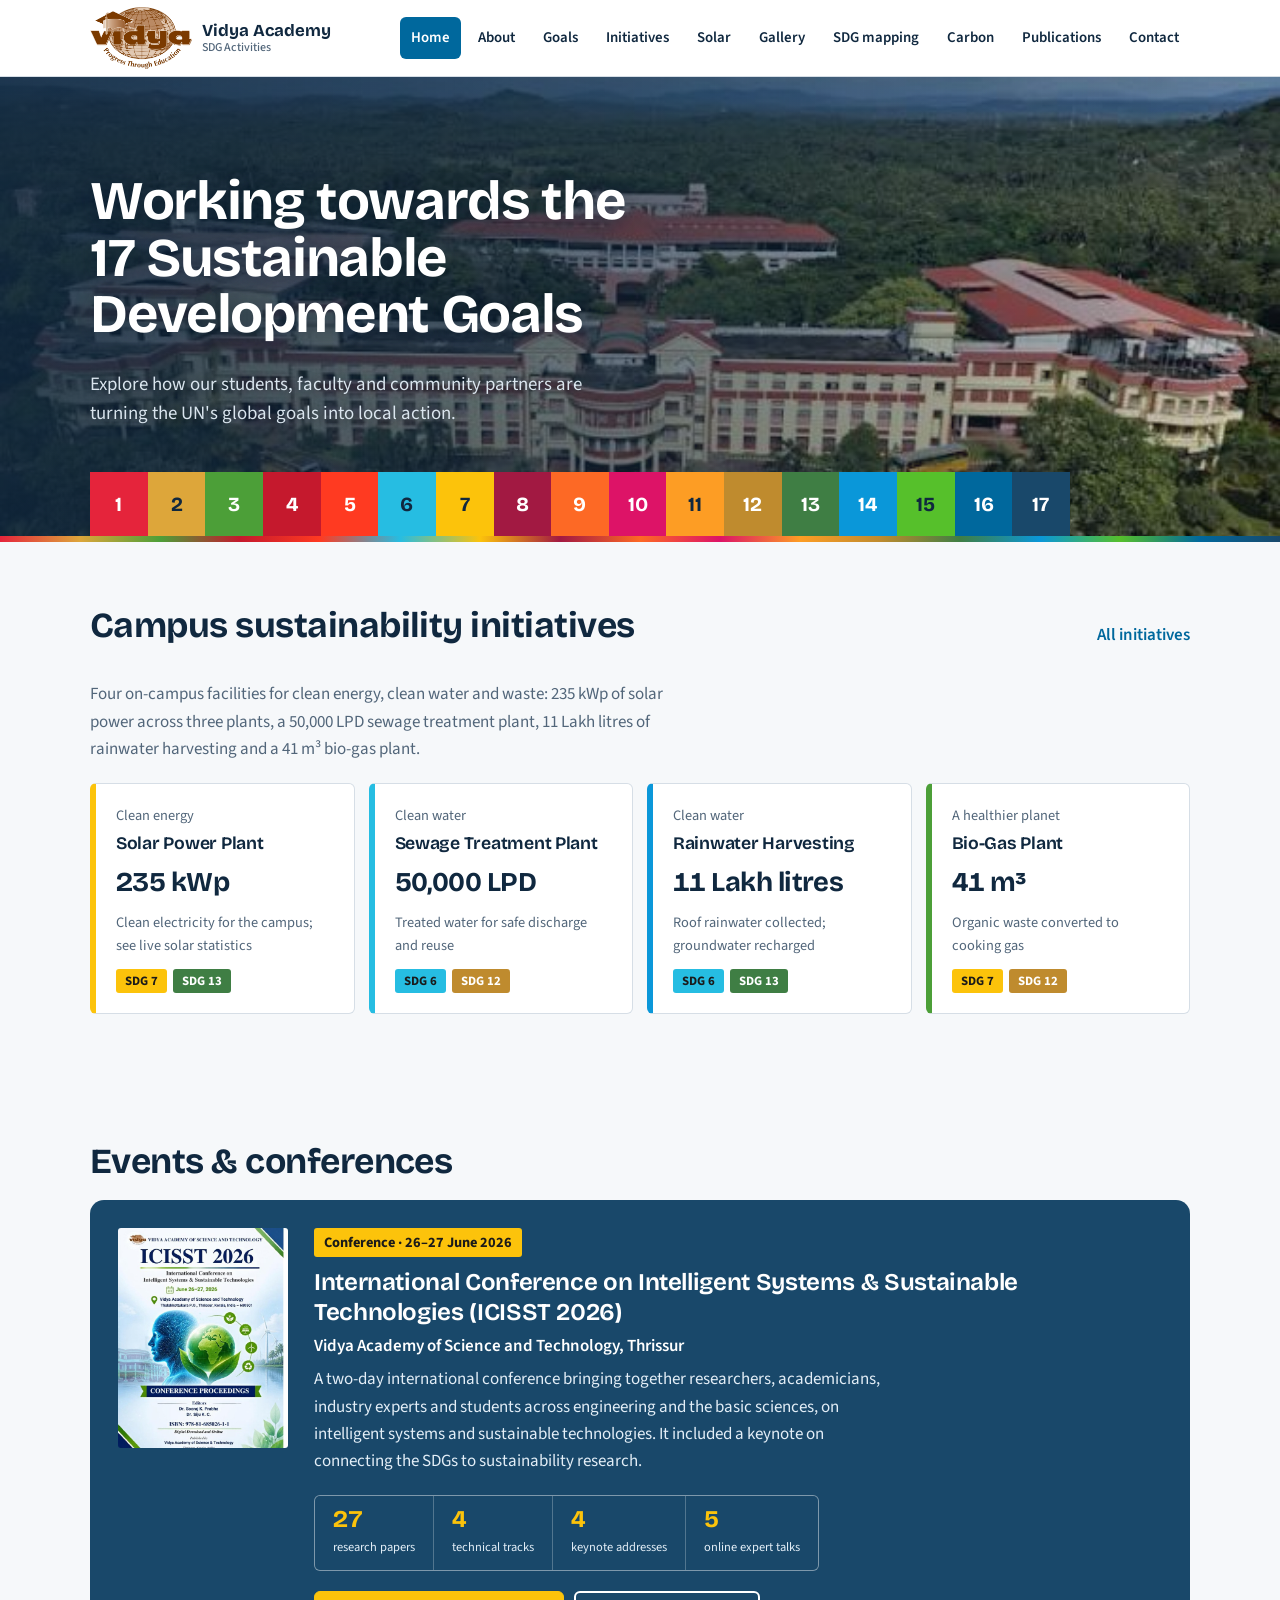
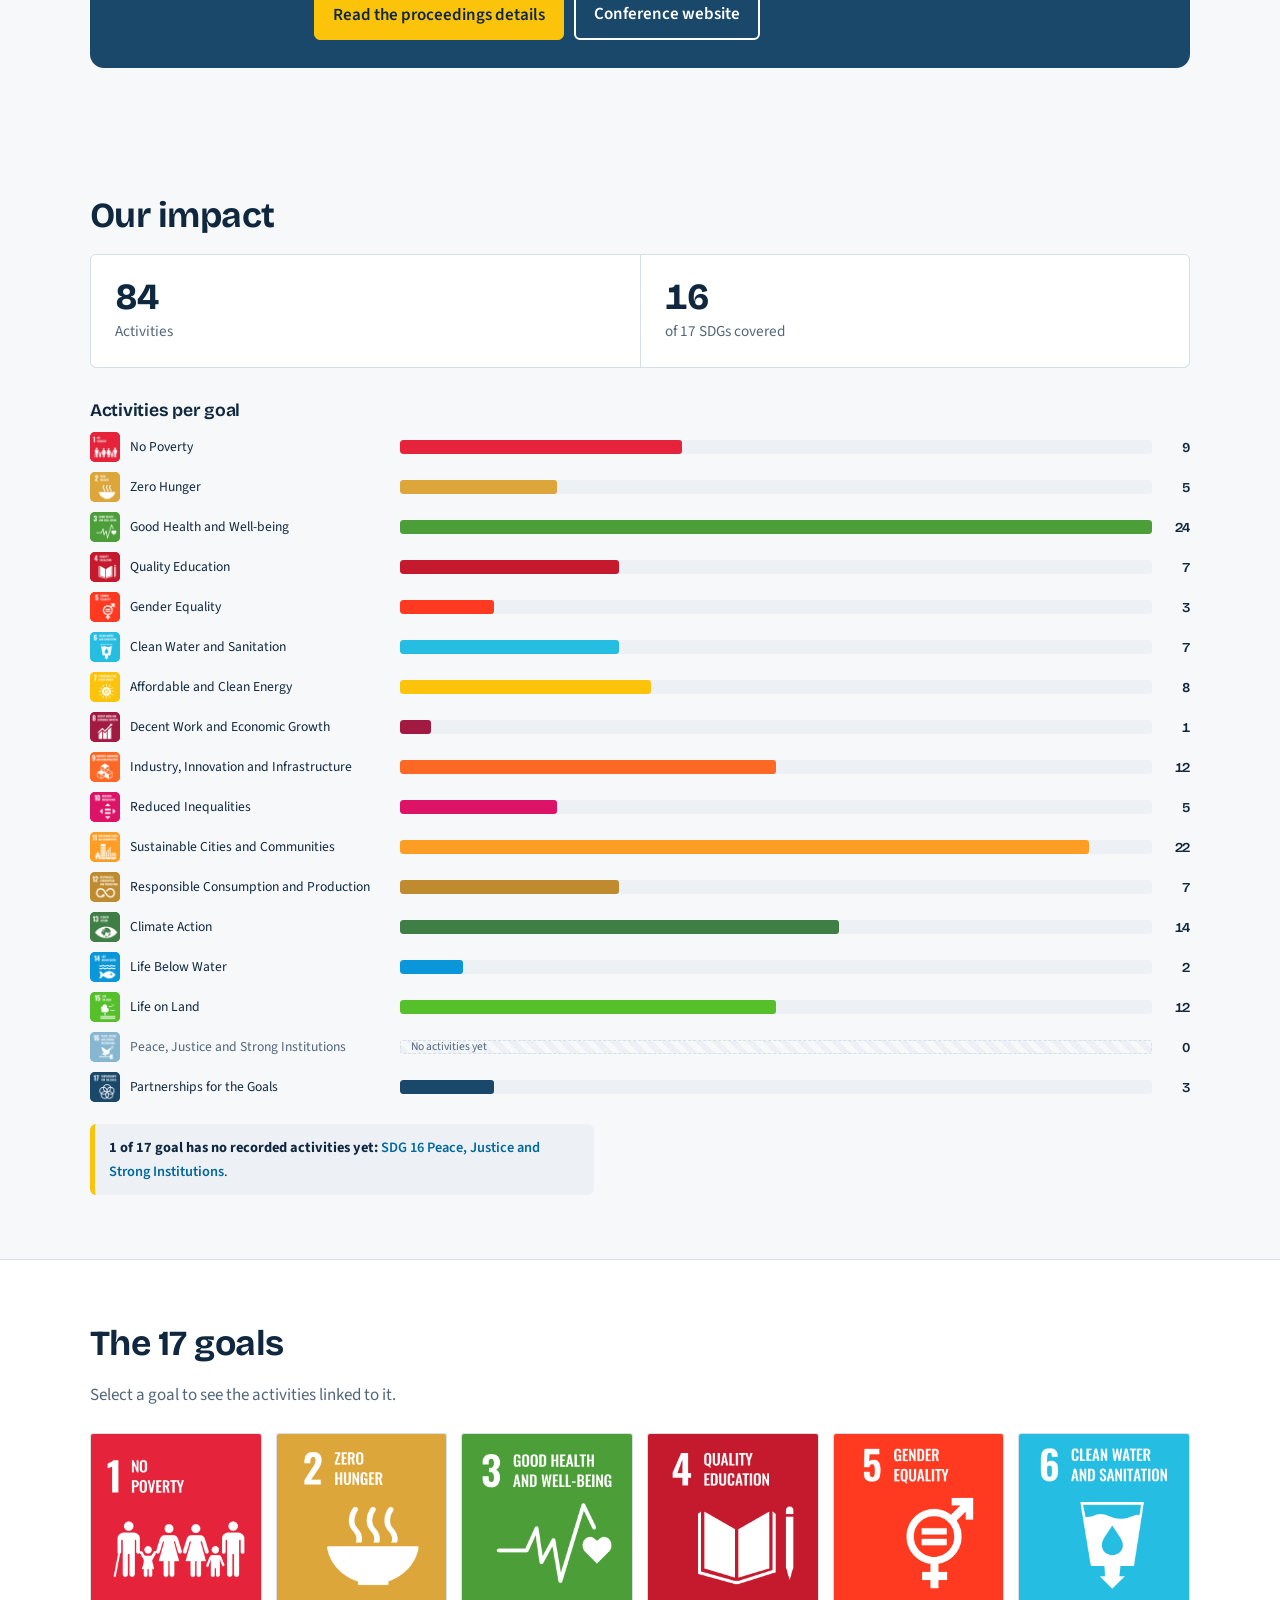
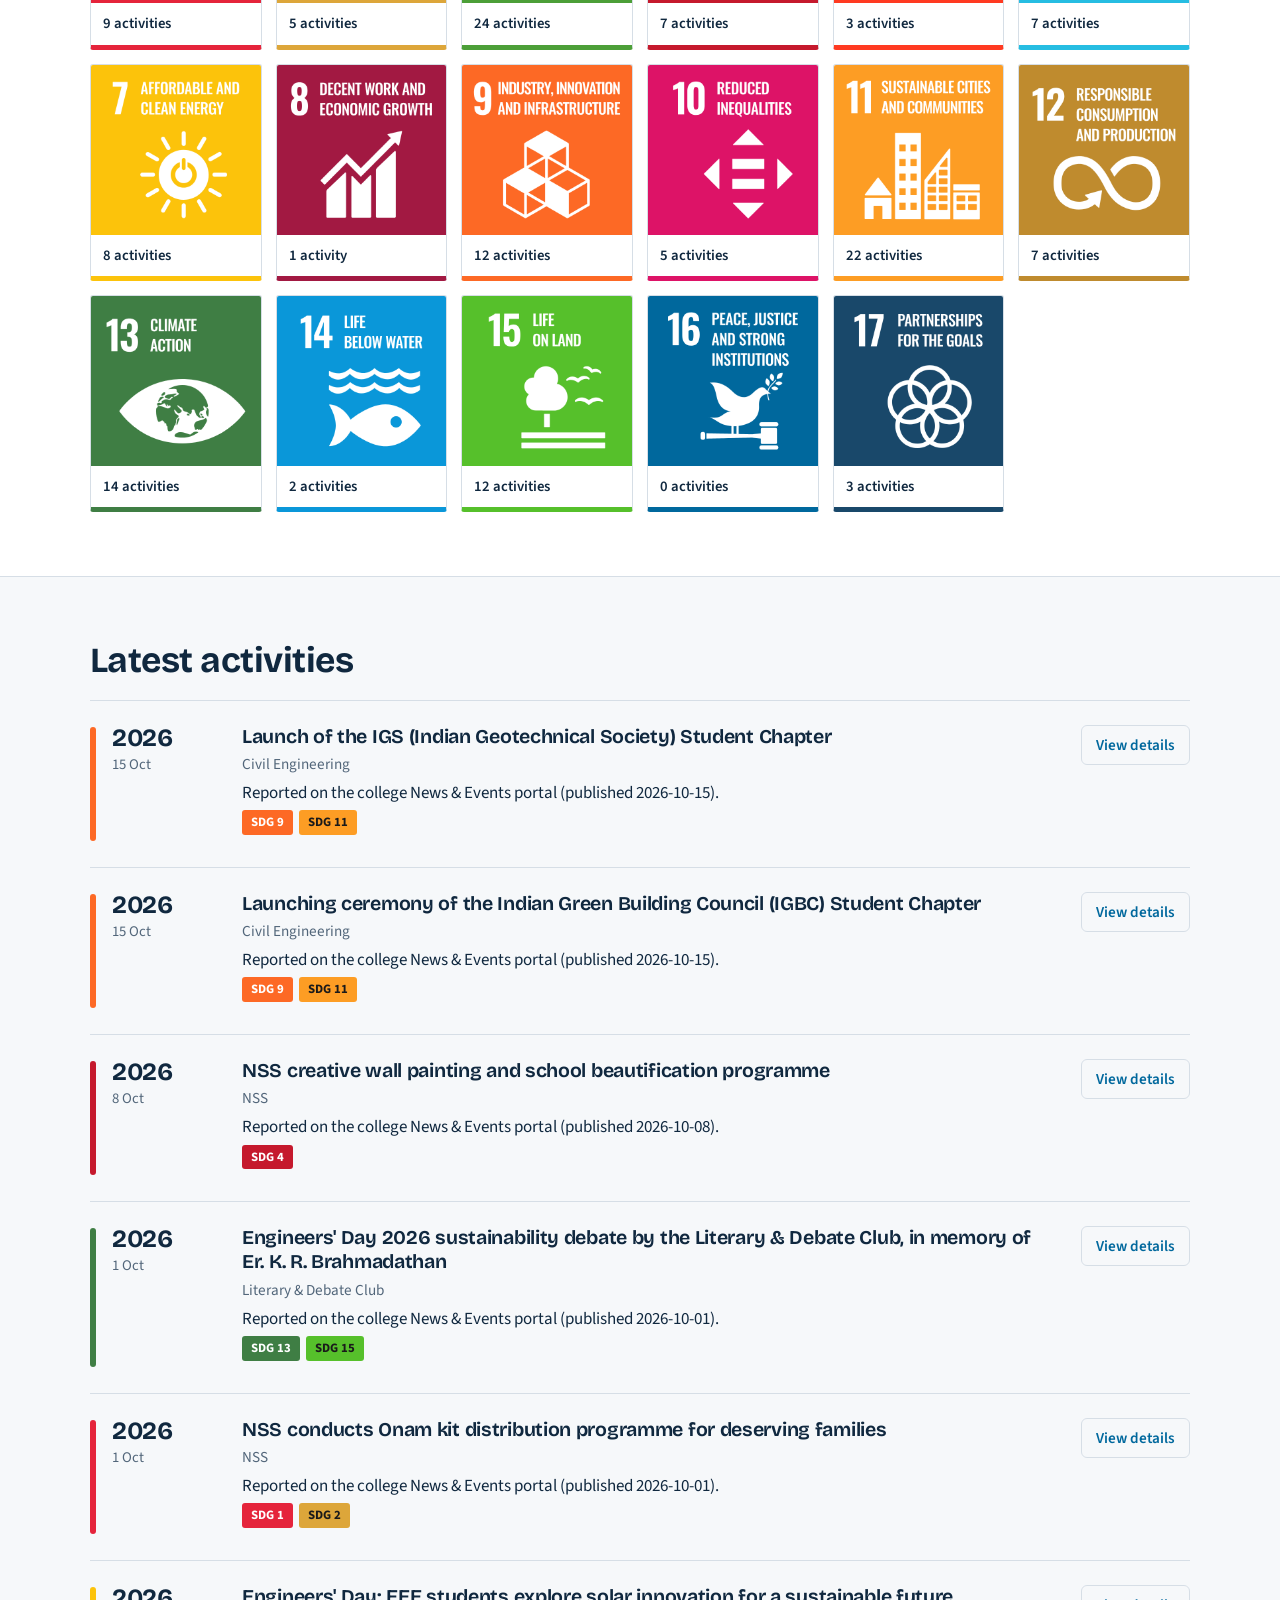
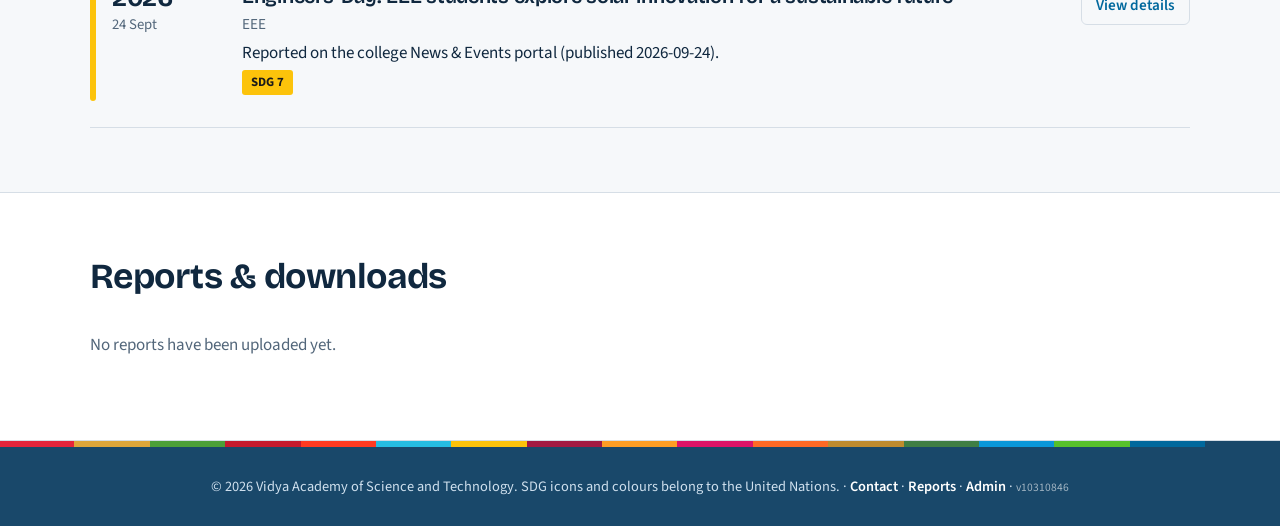
==== index.html @ 35de4b4b "Revert "Add SDG code column to activities-per-goal chart" Co-Authored-By: Claude Sonnet 5.5 <noreply" ====
<!doctype html>
<html lang="en">
<head>
<meta charset="utf-8">
<meta name="viewport" content="width=device-width, initial-scale=1">
<title>SDG Activities | Vidya Academy of Science and Technology</title>
<meta name="description" content="Sustainable Development Goals activities and impact at Vidya Academy of Science and Technology.">
<link rel="stylesheet" href="style.css?v=10310846">
<link rel="stylesheet" href="polish.css?v=10310846">
</head>
<body data-page="home">

<header class="site-header" id="header"></header>

<main>
  <section class="hero">
    <div class="container">
      <h1>Working towards the 17 Sustainable Development Goals</h1>
      <p class="lead">Explore how our students, faculty and community partners are turning the UN's global goals into local action.</p>
      <ol id="sdg-strip" class="sdg-strip" aria-label="The 17 Sustainable Development Goals"></ol>
    </div>
    <div class="rainbow" aria-hidden="true"></div>
  </section>

  <p id="error" class="container error" hidden>Could not load activity data. Open this site through a web server (see README), not by double-clicking the file.</p>

  <section id="initiatives" class="container section">
    <div class="toolbar"><h2>Campus sustainability initiatives</h2><a class="more" href="initiatives.html">All initiatives</a></div>
    <p class="muted">Four on-campus facilities for clean energy, clean water and waste: 235 kWp of solar power across three plants, a 50,000 LPD sewage treatment plant, 11 Lakh litres of rainwater harvesting and a 41 m³ bio-gas plant.</p>
    <div id="home-initiatives" class="init-grid"></div>
  </section>

  <section id="events" class="container section" hidden>
    <div class="toolbar"><h2>Events &amp; conferences</h2></div>
    <div id="events-strip" class="events-strip"></div>
  </section>

  <section id="impact" class="container section">
    <h2>Our impact</h2>
    <div class="stats">
      <div><strong data-stat="activities">0</strong><span>Activities</span></div>
      <div><strong data-stat="beneficiaries">0</strong><span>Beneficiaries</span></div>
      <div><strong data-stat="hours">0</strong><span>Volunteer hours</span></div>
      <div><strong data-stat="covered">0</strong><span>of 17 SDGs covered</span></div>
    </div>
    <h3 class="sub">Activities per goal</h3>
    <div id="bars" class="bars"></div>
  </section>

  <section id="goals" class="alt">
    <div class="container section">
      <h2>The 17 goals</h2>
      <p class="muted">Select a goal to see the activities linked to it.</p>
      <div id="goals-grid" class="goals"></div>
    </div>
  </section>

  <section id="latest-wrap" class="container section">
    <h2 id="latest-title">Latest activities</h2>
    <div id="latest" class="activities"></div>
  </section>

  <section id="reports" class="alt">
    <div class="container section">
      <h2>Reports &amp; downloads</h2>
      <div id="reports-list" class="reports"></div>
    </div>
  </section>
</main>

<footer id="footer"></footer>

<dialog id="modal">
  <button id="modal-close" class="close" aria-label="Close">×</button>
  <div id="modal-body"></div>
</dialog>

<script type="module" src="app.js"></script>
</body>
</html>
---- style.css ----
:root{--brand:#00689D;--bg:#fff;--alt:#f4f6f9;--text:#1f2937;--muted:#6b7280;--card:#fff;--border:#e5e7eb}
@media (prefers-color-scheme:dark){:root{--bg:#0f172a;--alt:#111c33;--text:#e5e7eb;--muted:#9ca3af;--card:#16223d;--border:#243456;--brand:#6cc0ee}}
*{box-sizing:border-box}
html{scroll-behavior:smooth;scroll-padding-top:70px}
body{margin:0;font-family:system-ui,-apple-system,"Segoe UI",Roboto,sans-serif;background:var(--bg);color:var(--text);line-height:1.6}
.container{width:min(1100px,100% - 32px);margin-inline:auto}
.section{padding:56px 0}
.alt{background:var(--alt)}
h1,h2,h3{line-height:1.2;margin:0 0 .5em}
h2{font-size:1.8rem}
.sub{margin-top:32px;font-size:1.1rem}
.muted,.meta{color:var(--muted)}
.meta{font-size:.9rem;margin:.2em 0 .6em}
a{color:inherit}
.error{background:#fee2e2;color:#991b1b;padding:12px 16px;border-radius:8px;margin-top:16px}
.empty{color:var(--muted)}

.site-header{position:sticky;top:0;z-index:10;background:var(--bg);border-bottom:1px solid var(--border)}
.nav{display:flex;align-items:center;justify-content:space-between;height:76px}
.brand{display:flex;align-items:center;gap:10px;font-weight:700;text-decoration:none;line-height:1.1}
.brand small{display:block;font-weight:500;color:var(--muted);font-size:.75rem}
.logo{display:grid;place-items:center;width:36px;height:36px;border-radius:8px;background:#00689D;color:#fff}
nav{display:flex;gap:22px}
nav a{text-decoration:none;font-weight:500}
nav a:hover{color:var(--brand)}
.menu-btn{display:none;background:none;border:0;font-size:1.5rem;color:inherit;cursor:pointer}

.btn{display:inline-block;padding:12px 24px;border-radius:8px;background:#fff;color:#19486A;font-weight:600;text-decoration:none}
.hero{background:linear-gradient(90deg,rgba(25,72,106,.84) 0%,rgba(25,72,106,.5) 50%,rgba(25,72,106,.08) 100%),url(images/campus-front.jpg) center 62%/cover #19486A;color:#fff;padding:90px 0 0;position:relative}
.hero .container{padding-bottom:80px}
.hero h1{font-size:clamp(2rem,5vw,3.4rem);max-width:800px}
.eyebrow{text-transform:uppercase;letter-spacing:.1em;font-size:.85rem;opacity:.8;margin:0 0 12px}
.lead{max-width:600px;font-size:1.1rem;opacity:.95}
.rainbow{height:10px;background:linear-gradient(90deg,#E5243B,#DDA63A,#4C9F38,#C5192D,#FF3A21,#26BDE2,#FCC30B,#A21942,#FD6925,#DD1367,#FD9D24,#BF8B2E,#3F7E44,#0A97D9,#56C02B,#00689D,#19486A)}

.stats{display:grid;grid-template-columns:repeat(4,1fr);gap:16px}
.stats div{background:var(--card);border:1px solid var(--border);border-radius:12px;padding:20px;text-align:center}
.stats strong{display:block;font-size:2rem;color:var(--brand)}
.stats span{color:var(--muted);font-size:.9rem}

.bars{display:grid;gap:6px}
.bar-row{display:grid;grid-template-columns:30px minmax(150px,260px) 1fr 28px;gap:10px;align-items:center;text-decoration:none;font-size:.85rem;padding:2px 0}
.bar-track{height:14px;background:var(--alt);border-radius:7px;overflow:hidden}
.bar-fill{display:block;height:100%;border-radius:7px;min-width:2px}
.bar-val{text-align:right;font-weight:600}
.bar-row:hover .bar-label{text-decoration:underline}

.goals{display:grid;grid-template-columns:repeat(auto-fill,minmax(170px,1fr));gap:14px;margin-top:20px}
.goal{display:flex;flex-direction:column;justify-content:space-between;min-height:170px;padding:14px;border-radius:6px;background:var(--c);color:#fff;text-decoration:none;transition:transform .15s}
.goal:hover{transform:translateY(-4px)}
.goal .num{font-size:2.4rem;font-weight:800;line-height:1}
.goal .name{font-weight:700;font-size:.9rem;text-transform:uppercase;letter-spacing:.02em;line-height:1.2}
.goal .count{font-size:.8rem;opacity:.9}
.goal[style*="#FCC30B"],.goal[style*="#DDA63A"],.goal[style*="#FD9D24"],.goal[style*="#56C02B"],.goal[style*="#26BDE2"]{color:#1a1a1a}

.activities{display:grid;grid-template-columns:repeat(auto-fill,minmax(300px,1fr));gap:22px}
.activity{background:var(--card);border:1px solid var(--border);border-radius:12px;overflow:hidden;display:flex;flex-direction:column}
.activity img,.ph{width:100%;height:180px;object-fit:cover;display:block}
.ph{background:var(--c);display:grid;place-items:center;color:rgba(255,255,255,.85);font-size:5rem;font-weight:800}
.activity .body{padding:18px;display:flex;flex-direction:column;flex:1}
.activity h3{font-size:1.1rem}
.activity p{margin:.2em 0}
.link{margin-top:auto;padding:10px 0 0;background:none;border:0;color:var(--brand);font:inherit;font-weight:600;cursor:pointer;text-align:left}
.chips{display:flex;flex-wrap:wrap;gap:6px;margin-bottom:8px}
.chip{background:var(--c);color:#fff;font-size:.75rem;font-weight:700;padding:2px 9px;border-radius:99px;text-decoration:none}
.chip[style*="#FCC30B"],.chip[style*="#DDA63A"],.chip[style*="#FD9D24"],.chip[style*="#56C02B"],.chip[style*="#26BDE2"]{color:#1a1a1a}

.reports{display:grid;gap:12px}
.report{display:flex;gap:14px;align-items:center;background:var(--card);border:1px solid var(--border);border-radius:10px;padding:14px 16px;text-decoration:none}
.report:hover{border-color:var(--brand)}
.pdf{background:#E5243B;color:#fff;font-weight:700;font-size:.75rem;padding:8px 10px;border-radius:6px}
.report small{color:var(--muted)}

.goal-hero{background:var(--c);color:#fff;padding:40px 0}
.goal-hero .lead{margin:8px 0 0}
.goal-title{display:flex;align-items:center;gap:20px;margin-top:20px}
.goal-title h1{margin:0;font-size:clamp(1.8rem,4vw,2.8rem);text-transform:uppercase}
.big-num{font-size:clamp(3.5rem,9vw,6rem);font-weight:800;line-height:1}
.back,.pager a{color:inherit;text-decoration:none;font-weight:600;opacity:.9}
.back:hover,.pager a:hover{text-decoration:underline}
.pager{display:flex;justify-content:space-between;margin-top:28px}

dialog{border:0;border-radius:14px;padding:0;width:min(640px,92vw);max-height:90vh;background:var(--card);color:var(--text)}
dialog::backdrop{background:rgba(0,0,0,.55)}
#modal-body{padding:28px}
.full{width:100%;border-radius:8px;margin:8px 0}
.close{position:absolute;top:10px;right:14px;font-size:1.8rem;background:none;border:0;color:inherit;cursor:pointer}

footer{padding:24px 0;text-align:center;color:var(--muted);border-top:1px solid var(--border);font-size:.9rem}

@media (max-width:760px){
  .menu-btn{display:block}
  nav{display:none;position:absolute;top:76px;left:0;right:0;flex-direction:column;gap:0;background:var(--bg);border-bottom:1px solid var(--border);padding:8px 16px 16px}
  nav.open{display:flex}
  nav a{padding:10px 0}
  .stats{grid-template-columns:repeat(2,1fr)}
}

.logo-img{height:62px;width:auto}
.goal{position:relative;overflow:hidden}
.goal .icon{position:absolute;inset:0;width:100%;height:100%;object-fit:cover}
.goal-icon{width:clamp(90px,14vw,140px);height:auto;border-radius:6px}

/* admin */
.panel{background:var(--card);border:1px solid var(--border);border-radius:12px;padding:22px;margin:16px 0;display:grid;gap:14px}
.panel.narrow{max-width:420px;margin-inline:auto}
.panel[hidden],[hidden]{display:none!important}
form label{display:grid;gap:6px;font-weight:500}
.row{display:grid;grid-template-columns:1fr 1fr;gap:14px}
.toolbar{display:flex;justify-content:space-between;align-items:center;gap:12px}
.tabs{display:flex;gap:8px;border-bottom:1px solid var(--border);margin-bottom:16px}
.tab{background:none;border:0;border-bottom:3px solid transparent;padding:10px 16px;font:inherit;font-weight:600;color:var(--muted);cursor:pointer}
.tab.active{color:var(--brand);border-color:var(--brand)}
.btn-primary,.btn-outline,.btn-danger{font:inherit;font-weight:600;padding:9px 18px;border-radius:8px;cursor:pointer;border:1px solid transparent}
.btn-primary{background:#00689D;color:#fff}
.btn-outline{background:none;border-color:var(--border);color:inherit}
.btn-danger{background:none;border-color:#E5243B;color:#E5243B}
button:disabled{opacity:.6;cursor:wait}
.row-actions,.item-actions{display:flex;gap:10px;flex-wrap:wrap}
.list{display:grid;gap:10px}
.item{display:flex;justify-content:space-between;align-items:center;gap:12px;flex-wrap:wrap;background:var(--card);border:1px solid var(--border);border-radius:10px;padding:12px 16px}
.item small{color:var(--muted)}
fieldset{border:1px solid var(--border);border-radius:8px}
.picks{display:flex;flex-wrap:wrap;gap:8px}
.pick{position:relative;display:block!important}
.pick input{position:absolute;opacity:0}
.pick span{display:grid;place-items:center;width:38px;height:38px;border-radius:6px;background:var(--c);color:#fff;font-weight:700;opacity:.35;cursor:pointer;border:3px solid transparent}
.pick input:checked+span{opacity:1;border-color:var(--text)}
.pick input:focus-visible+span{outline:2px solid var(--brand)}
#current-image img{max-width:200px;border-radius:8px;display:block;margin-bottom:6px}
.check{display:flex!important;grid-template-columns:none;align-items:center;gap:8px}
.status{margin:0;color:var(--brand)}
#user-box{display:flex;align-items:center;gap:12px}
@media (max-width:760px){.row{grid-template-columns:1fr}#user-email{display:none}}

/* nav + layout additions */
nav a.current{color:var(--brand);border-bottom:2px solid var(--brand)}
.gap-top{margin-top:32px}
.small{font-size:.85rem}
.more{font-weight:600;color:var(--brand);text-decoration:none}
.page-hero{background:#19486A;color:#fff;padding:60px 0 0;position:relative}
.page-hero .container{padding-bottom:50px}
.page-hero h1{font-size:clamp(1.9rem,4.5vw,3rem)}
.stats.five{grid-template-columns:repeat(5,1fr)}
.stats.five strong{font-size:1.5rem}
.table-wrap{overflow-x:auto}
table{width:100%;border-collapse:collapse;background:var(--card)}
th,td{padding:10px 12px;border-bottom:1px solid var(--border);text-align:left;vertical-align:top}
thead th{background:var(--alt);font-size:.85rem}
tbody th small,.basis-card h3 small{display:block;font-weight:400;color:var(--muted)}
tr.total th,tr.total td{font-weight:700;background:var(--alt)}
.callout{margin-top:24px;padding:16px 18px;border-left:5px solid #FCC30B;background:var(--alt);border-radius:6px}
.ticks{padding-left:0;list-style:none}
.ticks li{padding:4px 0 4px 28px;position:relative}
.ticks li::before{content:"✓";position:absolute;left:0;color:#4C9F38;font-weight:800}

.init-grid{display:grid;grid-template-columns:repeat(auto-fill,minmax(240px,1fr));gap:18px;margin-top:20px}
.init-card{display:flex;flex-direction:column;gap:6px;padding:20px;border-radius:12px;background:var(--card);border:1px solid var(--border);border-top:6px solid var(--c);text-decoration:none;transition:transform .15s}
.init-card:hover{transform:translateY(-4px)}
.init-card h3{margin:0;font-size:1.1rem}
.init-card p{margin:0;color:var(--muted);font-size:.9rem;flex:1}
.init-icon{font-size:2rem}
.init-theme{font-size:.75rem;text-transform:uppercase;letter-spacing:.06em;color:var(--muted)}
.init-cap{font-size:1.5rem;color:var(--brand)}
.init-card .chips{margin:6px 0 0}
.init-card .chip{pointer-events:none}

.dark-text{color:#1a1a1a}
.dark-text .back{color:#1a1a1a}
.detail .facts{display:grid;grid-template-columns:repeat(auto-fit,minmax(200px,1fr));gap:16px;margin-bottom:32px}
.fact{background:var(--card);border:1px solid var(--border);border-radius:12px;padding:18px}
.fact span{display:block;color:var(--muted);font-size:.85rem}
.fact strong{font-size:1.6rem;color:var(--brand)}
.fact small{display:block;color:var(--muted)}
.photo{margin:0}
.photo img{width:100%;border-radius:12px;display:block}
.photo.empty{min-height:220px;border-radius:12px;background:var(--alt);display:grid;place-items:center;color:var(--muted);text-align:center}
.photo.empty::before{content:"Photo coming soon"}
.photo.empty figcaption{display:none}
.photo figcaption{color:var(--muted);font-size:.85rem;margin-top:6px}
.goal-links{display:grid;grid-template-columns:1fr 1fr;gap:24px}
.chips.big .chip{font-size:.9rem;padding:4px 14px}

.legend{display:flex;align-items:center;gap:8px;flex-wrap:wrap;color:var(--muted);font-size:.9rem}
.dot{display:inline-block;width:16px;height:16px;border-radius:50%;vertical-align:middle;background:var(--c,#666)}
.dot.secondary{background:transparent;border:3px solid var(--c,#666);width:16px;height:16px}
.matrix td{text-align:center;padding:8px 2px}
.matrix thead th{background:var(--c,var(--alt));text-align:center;padding:8px 2px;min-width:30px}
.matrix thead th:first-child{background:var(--alt);text-align:left;padding:10px 12px}
.matrix thead th a{color:#fff;text-decoration:none;font-weight:700}
.matrix thead th[style*="#FCC30B"] a,.matrix thead th[style*="#DDA63A"] a,.matrix thead th[style*="#FD9D24"] a,.matrix thead th[style*="#56C02B"] a,.matrix thead th[style*="#26BDE2"] a{color:#1a1a1a}
.basis{display:grid;grid-template-columns:repeat(auto-fit,minmax(300px,1fr));gap:18px}
.basis-card{background:var(--card);border:1px solid var(--border);border-left:6px solid var(--c);border-radius:10px;padding:18px}
.basis-card h3{font-size:1.05rem}
.basis-card h3 a{text-decoration:none}
.basis-card p{margin:.4em 0}

.co2-chart{display:grid;gap:12px}
.co2-row{display:grid;grid-template-columns:200px 1fr 140px;gap:12px;align-items:center}
.co2-track{position:relative;height:22px;background:var(--alt);border-radius:11px}
.co2-range{position:absolute;top:0;bottom:0;border-radius:11px}
.co2-val{font-weight:600;font-size:.9rem}
.co2-axis{display:flex;justify-content:space-between;margin:0 140px 0 212px;color:var(--muted);font-size:.8rem}

.narrow-col{max-width:760px}
.checks{list-style:none;padding:0;display:grid;gap:10px}
.checks label{display:flex;gap:12px;align-items:flex-start;background:var(--card);border:1px solid var(--border);border-radius:10px;padding:12px 14px;cursor:pointer}
.checks input{margin-top:5px;width:18px;height:18px}
.checks input:checked+span{text-decoration:line-through;color:var(--muted)}
.goal-initiatives h2,#goal-initiatives{margin-bottom:24px}

@media (max-width:900px){.stats.five{grid-template-columns:repeat(2,1fr)}.co2-row{grid-template-columns:1fr;gap:4px}.co2-axis{margin:0}.goal-links{grid-template-columns:1fr}}

/* solar page */
.solar-hero{background:linear-gradient(135deg,#19486A,#b8860b)}
.period{display:flex;align-items:center;gap:8px;font-weight:500}
.period select{font:inherit;padding:8px 10px;border:1px solid var(--border);border-radius:8px;background:var(--card);color:inherit}
.plant-grid{display:grid;grid-template-columns:repeat(auto-fit,minmax(260px,1fr));gap:18px}
.plant{background:var(--card);border:1px solid var(--border);border-top:6px solid var(--c);border-radius:12px;padding:20px}
.plant h3 small{color:var(--muted);font-weight:500}
.plant-total{font-size:2rem;color:var(--text)}
.plant-total small{font-size:1rem;color:var(--muted)}
.plant .bar{height:8px;background:var(--alt);border-radius:4px;overflow:hidden;margin:8px 0 12px}
.plant .bar span{display:block;height:100%;background:var(--c)}
.plant ul{list-style:none;padding:0;margin:0;display:grid;gap:6px;font-size:.9rem}
.plant li{display:flex;justify-content:space-between;gap:10px}
.plant li span{color:var(--muted)}
.chart-card{background:var(--card);border:1px solid var(--border);border-radius:12px;padding:16px}
.chart-card .legend{display:flex;flex-wrap:wrap;gap:16px;margin-bottom:8px;color:var(--text);font-size:.9rem}
.chart-card .legend i{display:inline-block;width:12px;height:12px;border-radius:3px;margin-right:6px;vertical-align:-1px}
.chart{width:100%;height:auto;display:block}
.chart .grid-line{stroke:var(--border);stroke-width:1}
.chart .tick{fill:var(--muted);font-size:11px}
.share-row{display:flex;margin:8px 0 0 48px;margin-right:8px}
.share-row span{flex:1;text-align:center;display:grid;font-size:.8rem}
.share-row small{color:var(--muted);font-size:.7rem}
.link-btn{display:inline-block;text-decoration:none}
@media (max-width:600px){.share-row small{display:none}.share-row span{font-size:.65rem}}

.stats.kpis{grid-template-columns:repeat(auto-fit,minmax(170px,1fr))}
.stats.kpis strong{font-size:1.6rem}
#data-table{min-width:640px}
.table-wrap{max-height:520px;overflow:auto}
.table-wrap thead th{position:sticky;top:0}

.compare-cards{display:grid;grid-template-columns:repeat(auto-fit,minmax(220px,1fr));gap:16px;margin:16px 0}
.compare-cards div{background:var(--card);border:1px solid var(--border);border-left:6px solid var(--border);border-radius:12px;padding:18px}
.compare-cards .good{border-left-color:#4C9F38}
.compare-cards .bad{border-left-color:#E5243B}
.compare-cards strong{display:block;font-size:1.6rem;color:var(--brand)}
.compare-cards span{color:var(--muted);font-size:.9rem}
td.good{color:#2f7a1f;font-weight:700}
td.bad{color:#C5192D;font-weight:700}
@media (prefers-color-scheme:dark){td.good{color:#7ed957}td.bad{color:#ff7b8a}}
.table-wrap.short{max-height:none}
#compare-table th small{font-weight:400;color:var(--muted)}
#impact .stats{grid-template-columns:repeat(auto-fit,minmax(170px,1fr))}

/* gallery */
.filters{display:flex;flex-wrap:wrap;gap:8px;margin-bottom:20px}
.filter{font:inherit;padding:8px 16px;border-radius:99px;border:1px solid var(--border);background:var(--card);color:inherit;cursor:pointer}
.filter.active{background:#00689D;color:#fff;border-color:#00689D}
.photos{display:grid;grid-template-columns:repeat(auto-fill,minmax(260px,1fr));gap:16px}
.photo-tile{margin:0}
.photo-tile button{display:block;width:100%;padding:0;border:0;background:none;cursor:zoom-in;border-radius:10px;overflow:hidden}
.photo-tile img{width:100%;aspect-ratio:4/3;object-fit:cover;display:block;transition:transform .2s}
.photo-tile button:hover img{transform:scale(1.04)}
.photo-tile figcaption{font-size:.9rem;color:var(--muted);margin-top:6px}
.lightbox{width:min(1000px,96vw);max-height:94vh;background:#111;color:#fff;border-radius:12px;padding:16px}
.lightbox figure{margin:0;text-align:center}
.lightbox img{max-width:100%;max-height:78vh;border-radius:6px}
.lightbox .close{color:#fff}
.lb-nav{position:absolute;top:50%;transform:translateY(-50%);background:rgba(255,255,255,.15);border:0;color:#fff;font-size:2rem;width:44px;height:64px;cursor:pointer;border-radius:8px}
#lb-prev{left:8px}#lb-next{right:8px}

/* ===== solar dashboard (design inspired by the Vidya Solar Energy Dashboard) ===== */
body[data-page=solar]{--g:#16834b;--gd:#0c3828;--y:#f5b82e;--line:#e0e9e2;--bg:#f3f7f4;--card:#fff;--alt:#eaf3ed;--sh:0 12px 34px rgba(19,62,43,.07);background:radial-gradient(ellipse at 8% 5%,#e2f3e8 0,transparent 32%),var(--bg);--brand:#16834b;--border:#e0e9e2}
@media (prefers-color-scheme:dark){body[data-page=solar]{--bg:#0b1711;--card:#14261d;--alt:#183024;--line:#24392e;--border:#24392e;--g:#4fd08a;--brand:#4fd08a;--sh:0 12px 34px rgba(0,0,0,.35);background:var(--bg)}}
body[data-page=solar] .solar-hero{background:linear-gradient(115deg,#0c3828,#12643d 64%,#1b7a48);color:#fff;padding:54px 0;position:relative;overflow:hidden}
body[data-page=solar] .solar-hero::after{content:"";position:absolute;width:380px;height:380px;border:1px solid #ffffff18;border-radius:50%;right:-100px;top:-120px;box-shadow:0 0 0 28px #ffffff08,0 0 0 58px #ffffff06;pointer-events:none}
.hero-row{display:flex;align-items:center;justify-content:space-between;gap:24px;position:relative;z-index:1}
.hero-tag{display:inline-flex;gap:8px;align-items:center;background:#ffffff1d;border:1px solid #ffffff38;border-radius:30px;padding:8px 14px;font-size:.7rem;font-weight:800;letter-spacing:1.3px;color:#ffe08a}
.solar-hero h1{font-size:clamp(2rem,4.6vw,3.2rem);line-height:1.08;letter-spacing:-1.2px;margin:18px 0 12px}
.solar-hero h1 em{font-style:normal;color:#ffd05a}
.solar-hero p{max-width:520px;color:#e1eee6;margin:0}
.hero-pills{display:flex;gap:9px;flex-wrap:wrap;margin-top:22px}
.hero-pills span{border-radius:10px;background:#ffffff19;border:1px solid #ffffff2c;padding:9px 12px;font-size:.78rem;font-weight:700}
.hero-orb{flex:none;width:130px;height:130px;border-radius:50%;background:linear-gradient(145deg,#ffdd77,#f5ae25);color:#15452d;display:flex;flex-direction:column;align-items:center;justify-content:center;font-weight:800;box-shadow:0 0 0 14px #ffdd7722,0 0 0 30px #ffdd7710}
.hero-orb span{font-size:2.6rem;line-height:1}.hero-orb small{font-size:.65rem;letter-spacing:1.5px;text-align:center}
@media (max-width:700px){.hero-orb{display:none}}

.solar-tabs{position:sticky;top:76px;z-index:8;background:color-mix(in srgb,var(--card) 92%,transparent);backdrop-filter:blur(14px);border-bottom:1px solid var(--line);box-shadow:0 4px 18px #123d2b0d}
.tabs-row{display:flex;gap:8px;padding:8px 0;overflow-x:auto}
.solar-tabs button{display:flex;align-items:center;gap:8px;white-space:nowrap;border:0;background:none;color:var(--muted);font:600 .85rem inherit;font-family:inherit;padding:10px 18px;border-radius:12px;cursor:pointer}
.solar-tabs button i{font-style:normal}
.solar-tabs button.on{background:#147b47;color:#fff;box-shadow:0 5px 12px #147b4725}
.solar-main{padding-top:24px;padding-bottom:36px}
.solar-main[data-empty] section{display:none}

.period-panel{display:grid;gap:12px;background:var(--card);border:1px solid var(--line);border-radius:20px;padding:18px;box-shadow:var(--sh);margin-bottom:24px}
.period-label{display:flex;gap:12px;align-items:center}
.period-sun{display:grid;place-items:center;width:38px;height:38px;border-radius:50%;background:var(--y);color:#17462e;font-size:1.3rem}
.period-label small{display:block;color:var(--muted)}
.period-controls{display:flex;flex-wrap:wrap;gap:14px}
.period-controls label{display:grid;gap:4px;font-size:.8rem;font-weight:600;color:var(--muted)}
.period-controls select,.bar-tools input{font:inherit;padding:11px 12px;min-width:170px;border:1.5px solid var(--line);border-radius:12px;background:var(--card);color:var(--text)}
.period-controls select:focus,.bar-tools input:focus{outline:2px solid var(--g);border-color:var(--g)}
.period-status{display:flex;align-items:center;gap:8px;font-size:.85rem;color:var(--muted)}
.live-dot{width:8px;height:8px;background:#4cc57a;border-radius:50%;box-shadow:0 0 0 4px #4cc57a30}

.section-heading{margin:34px 0 14px}
.section-heading h2{margin:2px 0 4px;color:var(--text);font-size:1.6rem}
.section-heading p{margin:0;color:var(--muted)}
.eyebrow{display:block;color:#278653;font-size:.68rem;font-weight:850;letter-spacing:1.7px}
.eyebrow.light{color:#b5e7c7}
.big-total{text-align:center;background:var(--card);border-radius:22px;padding:22px 12px;box-shadow:var(--sh);border-top:5px solid var(--y);color:var(--muted);font-size:.75rem;letter-spacing:.8px;margin-bottom:16px}
.big-total b{display:block;font-size:clamp(2.2rem,8vw,3.6rem);color:var(--g);letter-spacing:0;line-height:1.1;margin:6px 0 2px}
.big-total small{font-size:.85rem;letter-spacing:0}

.grid{display:grid;grid-template-columns:repeat(auto-fit,minmax(210px,1fr));gap:14px}
body[data-page=solar] .card{background:var(--card);border-radius:18px;padding:16px;box-shadow:var(--sh);border:1px solid var(--line)}
body[data-page=solar] .card h4{margin:0 0 6px;color:var(--muted);font-size:.72rem;font-weight:700;text-transform:uppercase;letter-spacing:.5px}
body[data-page=solar] .card .v{font-size:1.5rem;font-weight:800}
body[data-page=solar] .card small{display:block;margin-top:4px;color:var(--muted);font-size:.8rem}
.card.accent{border-top:5px solid var(--g)}
.faint{font-weight:500;opacity:.8;text-transform:none;letter-spacing:0}

body[data-page=solar] .plant{border-radius:20px;box-shadow:var(--sh);border:1px solid var(--line);border-top:6px solid var(--c)}
.plant-sub{margin:0 0 6px;color:var(--muted);font-size:.8rem}
.dot-sm{display:inline-block;width:10px;height:10px;border-radius:50%;margin-right:8px}
body[data-page=solar] .chart-card{border-radius:20px;box-shadow:var(--sh);border:1px solid var(--line)}
.card-title{margin:0 0 8px;font-size:1rem}
.chip-tabs{display:flex;flex-wrap:wrap;gap:6px;margin-bottom:12px}
.chip-tabs button{font:inherit;font-weight:600;padding:8px 14px;border-radius:99px;border:1px solid var(--line);background:var(--card);color:var(--text);cursor:pointer}
.chip-tabs button.on{background:#147b47;border-color:#147b47;color:#fff}
.bar-tools{display:flex;gap:10px;flex-wrap:wrap;margin-bottom:12px}
body[data-page=solar] .table-wrap{border-radius:16px;border:1px solid var(--line);background:var(--card)}
body[data-page=solar] thead th{background:var(--alt)}

.impact-hero{display:flex;justify-content:space-between;align-items:center;gap:20px;flex-wrap:wrap;background:linear-gradient(115deg,#0c3828,#12643d);color:#fff;border-radius:24px;padding:28px;margin-bottom:16px}
.impact-hero h3{font-size:1.6rem;margin:6px 0}
.impact-hero p{margin:0;max-width:520px;color:#d4e9dc}
.impact-number{text-align:right}
.impact-number strong{display:block;font-size:2.4rem;color:#ffd05a}
.impact-number span{font-size:.8rem;color:#d4e9dc}
.impact-card .ico{font-size:1.6rem}
.impact-card.wide{grid-column:1/-1;background:linear-gradient(135deg,var(--card),var(--alt));border-color:#b8dfc8}
.carbon-pair{display:grid;grid-template-columns:repeat(auto-fit,minmax(220px,1fr));gap:18px}
.sdg-grid{display:grid;grid-template-columns:repeat(auto-fit,minmax(300px,1fr));gap:14px}
.sdg-item{display:flex;gap:14px;align-items:flex-start;background:var(--card);border:1px solid var(--line);border-radius:16px;padding:14px}
.sdg-item h4{margin:0 0 4px}.sdg-item p{margin:0;color:var(--muted);font-size:.9rem}
.sdg-item .chip{flex:none}
.callout{margin-top:26px}
@media (max-width:600px){.solar-tabs{top:76px}.period-controls select{min-width:0;width:100%}.period-controls label{flex:1;min-width:140px}}

table.kv th{width:32%;background:var(--alt);font-weight:600}
.hero .eyebrow,.page-hero .eyebrow{color:#cfe8ff}
body[data-page=solar] .hero-tag{color:#ffe08a}

.bar-badge{position:relative;display:grid;place-items:center;width:30px;height:30px;border-radius:5px;background:var(--c);color:#fff;font-size:.8rem;overflow:hidden}
.bar-badge img{position:absolute;inset:0;width:100%;height:100%;object-fit:cover}
.bar-badge img+b{visibility:hidden}
.bar-label{line-height:1.2}
.bar-none{position:absolute;left:10px;top:50%;transform:translateY(-50%);font-size:.72rem;color:var(--muted);white-space:nowrap}
.bar-track{position:relative}
.bar-row.zero .bar-badge{opacity:.45}
.bar-row.zero .bar-label{color:var(--muted)}
.bar-row.zero .bar-track{background:repeating-linear-gradient(45deg,var(--alt),var(--alt) 6px,transparent 6px,transparent 12px);border:1px dashed var(--border)}
.bar-gap{margin:14px 0 0;padding:12px 14px;border-left:5px solid #FCC30B;background:var(--alt);border-radius:6px;font-size:.9rem}
.bar-gap a{color:var(--brand)}
@media (max-width:600px){.bar-row{grid-template-columns:30px 1fr 28px}.bar-row .bar-track{grid-column:2/4;grid-row:2}.bar-label{grid-column:2}.bar-val{grid-column:3;grid-row:1}.bar-none{font-size:.68rem}}

/* aerial campus photo behind the solar hero; falls back to the plain gradient while the file is missing */
body[data-page=solar] .solar-hero{background:linear-gradient(90deg,rgba(5,38,25,.93) 0%,rgba(6,47,30,.78) 45%,rgba(6,47,30,.25) 100%),url(images/campus-aerial.jpg) center 55%/cover,linear-gradient(115deg,#0c3828,#12643d 64%,#1b7a48)}

/* navigation pills */
nav{gap:6px}
nav a{padding:9px 16px;border-radius:999px;font-size:.92rem;font-weight:600;color:var(--text);border:1px solid transparent;transition:background .18s,color .18s,box-shadow .18s,transform .18s}
nav a:hover{background:var(--alt);color:var(--brand);border-color:var(--border);transform:translateY(-1px)}
nav a:focus-visible{outline:3px solid #26BDE2;outline-offset:2px}
nav a.current,nav a.current:hover{background:linear-gradient(135deg,#00689D,#0A97D9);color:#fff;border-color:transparent;border-bottom:1px solid transparent;box-shadow:0 6px 14px rgba(0,104,157,.28);transform:none}
body[data-page=solar] nav a.current,body[data-page=solar] nav a.current:hover{background:linear-gradient(135deg,#0f6b3e,#16834b);box-shadow:0 6px 14px rgba(22,131,75,.3)}
@media (prefers-color-scheme:dark){nav a.current,nav a.current:hover{color:#0f172a;background:linear-gradient(135deg,#6cc0ee,#93d3f5)}body[data-page=solar] nav a.current,body[data-page=solar] nav a.current:hover{color:#06210f;background:linear-gradient(135deg,#4fd08a,#7be3a8)}}
@media (max-width:860px){nav a{padding:12px 16px;width:100%;border-radius:12px}nav a:hover{transform:none}}

.ver{opacity:.6;font-size:.8em}

/* no underlines on links inside tables and card titles */
table a,th a,td a,.basis-card h3 a{text-decoration:none}
table a:hover,th a:hover{color:var(--brand)}

/* links in text: no underline, distinguished by colour and weight */
main p a,main li a,main small a,.callout a,footer a,.bar-gap a{text-decoration:none;color:var(--brand);font-weight:600}
main p a:hover,main li a:hover,.callout a:hover,footer a:hover,.bar-gap a:hover{filter:brightness(.8)}
.note-grid{margin:0 0 18px}

.hero h1,.hero .lead,.hero .eyebrow{text-shadow:0 2px 12px rgba(0,20,40,.55)}

/* contact page */
.contact-grid{display:grid;grid-template-columns:repeat(auto-fit,minmax(300px,1fr));gap:20px;margin-top:16px}
.contact-card{background:var(--card);border:1px solid var(--border);border-top:6px solid #00689D;border-radius:16px;padding:24px;box-shadow:0 8px 24px rgba(0,0,0,.06)}
.contact-card h3{margin:12px 0 4px;font-size:1.3rem}
.contact-card .role{margin:0 0 16px;color:var(--muted);line-height:1.5}
.avatar{display:grid;place-items:center;width:56px;height:56px;border-radius:50%;background:linear-gradient(135deg,#00689D,#0A97D9);color:#fff;font-weight:800;font-size:1.1rem}
.mail-btn{display:inline-block;padding:10px 18px;border-radius:999px;background:#00689D;color:#fff!important;font-weight:600;text-decoration:none;word-break:break-all}
.mail-btn:hover{filter:brightness(1.1)}
@media (max-width:1180px){nav a{padding:9px 11px;font-size:.88rem}}

/* nine links: tighter pills, and the menu collapses earlier */
#menu a{padding:9px 11px;font-size:.88rem}
@media (max-width:1180px){
  .menu-btn{display:block}
  nav#menu{display:none;position:absolute;top:76px;left:0;right:0;flex-direction:column;align-items:stretch;gap:0;background:var(--bg);border-bottom:1px solid var(--border);padding:8px 16px 16px}
  nav#menu.open{display:flex}
  nav#menu a{width:100%;padding:12px 16px;border-radius:12px;font-size:.95rem}
}

.locations{margin:0}
.locations img{width:100%;height:auto;display:block;border-radius:20px;box-shadow:0 12px 34px rgba(19,62,43,.15);border:1px solid var(--line)}
.locations figcaption{margin-top:8px;color:var(--muted);font-size:.85rem}

.loc-legend{list-style:none;padding:0;margin:14px 0 0;display:grid;grid-template-columns:repeat(auto-fit,minmax(230px,1fr));gap:12px}
.loc-legend li{display:flex;align-items:center;gap:12px;background:var(--card);border:1px solid var(--line);border-left:6px solid var(--c);border-radius:12px;padding:12px 14px}
.loc-legend .n{display:grid;place-items:center;flex:none;width:34px;height:34px;border-radius:50%;background:var(--c);color:#fff;font-weight:800}
.loc-legend strong{display:block}
.loc-legend small{color:var(--muted)}

/* publications */
.pubs{display:grid;gap:20px}
.pub{display:grid;grid-template-columns:150px 1fr;gap:22px;background:var(--card);border:1px solid var(--border);border-left:6px solid #00689D;border-radius:16px;padding:20px;box-shadow:0 8px 24px rgba(0,0,0,.05)}
.pub-cover{width:150px;border-radius:8px;box-shadow:0 6px 16px rgba(0,0,0,.2);align-self:start;aspect-ratio:3/4;object-fit:cover}
.pub-cover.ph{display:grid;place-items:center;background:linear-gradient(135deg,#19486A,#00689D);font-size:3rem}
.pub-type{display:inline-block;font-size:.72rem;font-weight:800;letter-spacing:.08em;text-transform:uppercase;color:#00689D}
.pub h3{margin:4px 0 6px;font-size:1.25rem}
.pub p{margin:4px 0}
.pub-authors{color:var(--text)}
.pub-cite{color:var(--muted)}
.pub-abs{color:var(--muted);font-size:.92rem}
.pub .chips{margin:10px 0}
.pub-link{margin-top:6px}
@media (max-width:640px){.pub{grid-template-columns:1fr}.pub-cover{width:110px}}

.pub-abs summary{cursor:pointer;color:var(--brand);font-weight:600;margin:8px 0}
.pub-abs p{color:var(--muted);font-size:.92rem;line-height:1.6}
.pub-cite.small{font-size:.8rem}

/* events strip */
.events-strip{display:grid;gap:20px}
.event{display:grid;grid-template-columns:170px 1fr;gap:26px;align-items:start;background:linear-gradient(135deg,#19486A,#00689D);color:#fff;border-radius:20px;padding:24px;box-shadow:0 14px 34px rgba(0,60,100,.22);position:relative;overflow:hidden}
.event::after{content:"";position:absolute;right:-60px;top:-60px;width:220px;height:220px;border-radius:50%;background:rgba(255,255,255,.06)}
.event-img{width:170px;border-radius:10px;box-shadow:0 10px 24px rgba(0,0,0,.35);position:relative;z-index:1}
.event-body{position:relative;z-index:1}
.event-tag{display:inline-block;background:#FCC30B;color:#1a1a1a;font-weight:800;font-size:.72rem;letter-spacing:.06em;text-transform:uppercase;padding:4px 12px;border-radius:99px}
.event h3{color:#fff;font-size:1.4rem;margin:10px 0 6px}
.event p{margin:6px 0;color:#e3eef7}
.event .event-venue{font-weight:600;color:#fff}
.event-stats{list-style:none;padding:0;margin:14px 0;display:flex;flex-wrap:wrap;gap:12px}
.event-stats li{background:rgba(255,255,255,.14);border:1px solid rgba(255,255,255,.25);border-radius:12px;padding:8px 16px;text-align:center;min-width:96px}
.event-stats strong{display:block;font-size:1.5rem;color:#FCC30B;line-height:1.1}
.event-stats span{font-size:.78rem;color:#e3eef7}
.event-links{display:flex;flex-wrap:wrap;gap:10px;margin-top:6px}
.event .mail-btn{background:#FCC30B;color:#1a1a1a!important}
.event .btn-outline{border:2px solid #fff;color:#fff!important;text-decoration:none;font-weight:600;padding:8px 18px;border-radius:999px;background:none}
@media (max-width:700px){.event{grid-template-columns:1fr}.event-img{width:120px}}
---- polish.css ----
/* =====================================================================
   Polish layer: loaded after style.css.
   Direction: an evidence archive. SDG colours carry meaning; everything
   else is ink, paper and rules. One bold move: the numbered goal strip.
   Radii by role: 3px tags, 6px panels, 14px photographs.
   ===================================================================== */

@font-face{font-family:"Bricolage Grotesque";src:url(fonts/bricolage-grotesque-latin-wght-normal.woff2) format("woff2");font-weight:200 800;font-display:swap}
@font-face{font-family:"Source Sans 3";src:url(fonts/source-sans-3-latin-wght-normal.woff2) format("woff2");font-weight:200 900;font-display:swap}

:root{
  --ink:#10283F; --paper:#F6F8FA; --rule:#D6DEE6;
  --blue:#00689D;   /* SDG 16 */
  --navy:#19486A;   /* SDG 17 */
  --focus:#0A97D9;  /* SDG 14 */
  --bg:var(--paper); --card:#fff; --alt:#EDF1F5;
  --text:var(--ink); --muted:#52667A; --border:var(--rule); --brand:var(--blue);
  --display:"Bricolage Grotesque","Segoe UI",system-ui,sans-serif;
  --body:"Source Sans 3","Segoe UI",system-ui,sans-serif;
  --r1:3px; --r2:6px; --r3:14px;
}
@media (prefers-color-scheme:dark){
  :root{--bg:#0C1722;--card:#13212F;--alt:#16273A;--text:#E7EEF5;--muted:#9DB0C2;--border:#2A3C50;--rule:#2A3C50;--brand:#5DB8E8}
}

/* ---------- base ---------- */
html{scroll-padding-top:90px}
body,body[data-page=solar]{font-family:var(--body);font-size:1.0625rem;line-height:1.6;background:var(--bg);color:var(--text);--brand:var(--blue);--g:var(--blue)}
@media (prefers-color-scheme:dark){body,body[data-page=solar]{--brand:#5DB8E8;--g:#5DB8E8;background:var(--bg)}}
h1,h2,h3,h4{font-family:var(--display);letter-spacing:-.015em;color:var(--text)}
h1{font-size:clamp(2.3rem,5.2vw,4rem);line-height:1.04;font-weight:700;letter-spacing:-.025em}
h2{font-size:clamp(1.6rem,2.8vw,2.2rem);line-height:1.15;font-weight:700;color:var(--text)}
h3{font-size:1.2rem;line-height:1.25;font-weight:650}
.section{padding:64px 0}
.alt{background:var(--card);border-top:1px solid var(--rule);border-bottom:1px solid var(--rule)}
.section p,.section li,.lead{max-width:72ch}
.lead{font-size:1.18rem;line-height:1.55;max-width:60ch}
.muted,.meta{color:var(--muted)}
:focus-visible{outline:3px solid var(--focus);outline-offset:2px}
a{color:inherit}
.gap-top{margin-top:40px}

/* no lift, no zoom: hover only changes colour */
.goal:hover,.init-card:hover,.photo-tile button:hover img,#menu a:hover{transform:none!important}
.goal,.init-card,.photo-tile img{transition:none}
a,button{transition:background-color .15s,color .15s,border-color .15s}

/* ---------- header and menu ---------- */
.site-header{background:var(--card);border-bottom:1px solid var(--rule)}
.brand{font-family:var(--display);font-weight:700;font-size:1.05rem}
.brand small{font-family:var(--body);font-weight:500}
#menu a{font-family:var(--body);font-weight:600;font-size:.93rem;border-radius:var(--r2);border:0;padding:9px 11px;color:var(--text)}
#menu a:hover{background:var(--alt);color:var(--text);border:0}
#menu a.current,#menu a.current:hover,body[data-page=solar] #menu a.current{background:var(--blue);color:#fff;box-shadow:none;border:0}
@media (prefers-color-scheme:dark){#menu a.current,#menu a.current:hover,body[data-page=solar] #menu a.current{background:#5DB8E8;color:#07131D}}
@media (max-width:1180px){nav#menu a{border-radius:var(--r2)}}

/* ---------- buttons and links ---------- */
.mail-btn,.btn-primary,.link-btn{background:var(--blue);color:#fff!important;border:1px solid var(--blue);border-radius:var(--r2);padding:10px 18px;font-weight:600;text-decoration:none;display:inline-block}
.mail-btn:hover,.btn-primary:hover{background:var(--navy);border-color:var(--navy);filter:none}
.btn-outline{border-radius:var(--r2);font-weight:600}
.btn-danger{border-radius:var(--r2)}
.more{font-weight:600;color:var(--brand)}
.bar-gap a,.callout a,.section p a,footer a{color:var(--brand);font-weight:600}

/* ---------- heroes ---------- */
.rainbow{height:6px}
.hero{padding:96px 0 0;background:linear-gradient(90deg,rgba(16,40,63,.86) 0%,rgba(16,40,63,.58) 52%,rgba(16,40,63,.12) 100%),url(images/campus-front.jpg) center 62%/cover #19486A}
.hero .container{padding-bottom:0}
.hero h1{color:#fff;max-width:16ch;text-shadow:0 2px 18px rgba(0,20,40,.45)}
.hero .lead{color:#E3EEF7;text-shadow:0 1px 10px rgba(0,20,40,.5)}
.page-hero{background:var(--navy);padding:56px 0 0}
.page-hero .container{padding-bottom:44px}
.page-hero h1{color:#fff}
.page-hero .lead{color:#DCE9F3}

/* the one bold move: the numbered goal strip (a true 1-17 sequence) */
.sdg-strip{list-style:none;margin:44px 0 0;padding:0;display:grid;grid-template-columns:repeat(17,1fr);max-width:980px}
.sdg-strip li{background:var(--c);animation:strip-in .6s cubic-bezier(.2,.7,.2,1) both;animation-delay:calc(var(--i)*45ms);transform-origin:bottom}
.sdg-strip a{display:grid;place-items:center;height:64px;color:#fff;text-decoration:none;font-family:var(--display);font-weight:700;font-size:1.25rem}
.sdg-strip a:hover{height:64px;filter:brightness(1.1);box-shadow:inset 0 -6px 0 rgba(255,255,255,.85)}
.sdg-strip li[style*="#FCC30B"] a,.sdg-strip li[style*="#DDA63A"] a,.sdg-strip li[style*="#FD9D24"] a,.sdg-strip li[style*="#56C02B"] a,.sdg-strip li[style*="#26BDE2"] a{color:#10283F}
@keyframes strip-in{from{opacity:0;transform:scaleY(.15)}to{opacity:1;transform:none}}
@media (max-width:760px){.sdg-strip{grid-template-columns:repeat(9,1fr)}.sdg-strip a{height:52px;font-size:1.05rem}}

/* ---------- ledger figures (stats, kpis, facts) ---------- */
.stats,.stats.five,.stats.kpis{display:grid;gap:1px;background:var(--rule);border:1px solid var(--rule);border-radius:var(--r2);overflow:hidden;grid-template-columns:repeat(auto-fit,minmax(180px,1fr))}
.stats div{background:var(--card);border:0;border-radius:0;box-shadow:none;text-align:left;padding:22px 24px}
.stats strong,.fact strong,.plant-total,.big-total b,.kpi-grid .v,.init-cap,.event-stats strong,.impact-number strong,.bar-val{font-family:var(--display);font-variant-numeric:tabular-nums;letter-spacing:-.02em}
.stats strong{font-size:2.3rem;font-weight:700;color:var(--text);line-height:1.1}
.stats span{color:var(--muted);font-size:.95rem}

/* ---------- flat panels: one rule, no soft shadows ---------- */
.card,.fact,.contact-card,.pub,.plant,.chart-card,.period-panel,.sdg-item,.basis-card,.loc-legend li,.compare-cards div,.report,.init-card,.panel,body[data-page=solar] .card,body[data-page=solar] .plant,body[data-page=solar] .chart-card,.period-panel{
  background:var(--card);border:1px solid var(--rule);border-radius:var(--r2);box-shadow:none!important}
.init-card{border-left:6px solid var(--c);border-top:1px solid var(--rule)}
.plant{border-top:1px solid var(--rule);border-left:6px solid var(--c)}
.contact-card,.pub{border-top:1px solid var(--rule);border-left:6px solid var(--blue)}
.callout{background:var(--card);border:1px solid var(--rule);border-left:5px solid #FCC30B;border-radius:0 var(--r2) var(--r2) 0}
.table-wrap{border:1px solid var(--rule);border-radius:var(--r2);background:var(--card)}
thead th,body[data-page=solar] thead th{background:var(--alt);font-size:.92rem;font-weight:700;text-transform:none;letter-spacing:0;color:var(--text)}
th,td{padding:11px 14px}
.report{padding:14px 16px}
.pdf{border-radius:var(--r1)}

/* ---------- SDG chips and goal tiles ---------- */
.chip{border-radius:var(--r1);padding:2px 9px;font-weight:700;font-size:.8rem}
.goals{grid-template-columns:repeat(auto-fill,minmax(168px,1fr));gap:14px;margin-top:24px}
.goal{display:flex;flex-direction:column;min-height:0;padding:0;border-radius:var(--r1);overflow:hidden;background:var(--card);border:1px solid var(--rule);border-bottom:5px solid var(--c);color:var(--text)}
.goal .icon{position:static;width:100%;height:auto;aspect-ratio:1;object-fit:cover;display:block}
.goal .num,.goal .name{display:none}
.goal .count{padding:9px 12px;font-size:.92rem;font-weight:600;color:var(--text);opacity:1}
.goal:hover{background:var(--alt)}
/* fallback when an icon file is missing */
.goal:not(:has(.icon)){background:var(--c);color:#fff;min-height:150px;padding:14px;border:0}
.goal:not(:has(.icon)) .num,.goal:not(:has(.icon)) .name{display:block}
.goal:not(:has(.icon)) .count{color:#fff;padding:6px 0 0}

/* ---------- activities as dated records ---------- */
.activities{display:block;border-top:1px solid var(--rule);margin-top:8px}
.record{position:relative;display:grid;grid-template-columns:100px minmax(0,1fr) auto;gap:6px 30px;align-items:start;padding:24px 0 24px 22px;background:none;border:0;border-bottom:1px solid var(--rule);border-radius:0;box-shadow:none!important}
.record::before{content:"";position:absolute;left:0;top:26px;bottom:26px;width:6px;background:var(--c);border-radius:var(--r1)}
.rec-date{grid-column:1;grid-row:1 / span 2;display:block}
.rec-date b{display:block;font-family:var(--display);font-size:1.55rem;font-weight:700;line-height:1.05;letter-spacing:-.02em}
.rec-date span{color:var(--muted);font-size:.92rem}
.rec-main{grid-column:2;grid-row:1 / span 2;min-width:0}
.rec-main h3{margin:0 0 2px;font-size:1.22rem}
.rec-meta{margin:0 0 6px;color:var(--muted);font-size:.95rem}
.rec-desc{margin:0 0 10px;color:var(--text);max-width:70ch;display:-webkit-box;-webkit-line-clamp:3;-webkit-box-orient:vertical;overflow:hidden}
.rec-img{grid-column:3;grid-row:1;width:168px;height:104px;object-fit:cover;border-radius:var(--r1)}
.record .link{grid-column:3;grid-row:2;justify-self:end;align-self:start;background:none;border:1px solid var(--rule);border-radius:var(--r2);padding:8px 14px;color:var(--brand);font:600 .95rem var(--body);cursor:pointer;margin:0}
.record:not(:has(.rec-img)) .link{grid-row:1}
.record .link:hover{background:var(--alt)}
@media (max-width:760px){
  .record{grid-template-columns:1fr;gap:6px;padding-left:18px}
  .rec-date,.rec-main,.rec-img,.record .link{grid-column:1;grid-row:auto}
  .rec-date{display:flex;gap:8px;align-items:baseline}
  .rec-img{width:100%;height:150px}
  .record .link,.record:not(:has(.rec-img)) .link{grid-column:1;grid-row:auto;justify-self:start;margin-top:6px}
}

/* ---------- initiatives ---------- */
.init-grid{gap:14px}
.init-theme{text-transform:none;letter-spacing:0;font-size:.9rem;color:var(--muted)}
.init-cap{font-size:1.7rem;font-weight:700;color:var(--text)}
.detail .facts{gap:14px}
.fact strong{font-size:1.7rem;color:var(--text)}
.goal-hero{background:var(--card);color:var(--text);padding:28px 0 0;border-bottom:8px solid var(--c)}
.goal-hero .container{padding-bottom:28px}
.goal-title{margin-top:16px;gap:28px}
.goal-title h1{text-transform:none;color:var(--text);font-size:clamp(1.8rem,4vw,2.8rem)}
.goal-icon{width:clamp(120px,16vw,176px);border-radius:var(--r1);flex:none}
.big-num{color:var(--c)}
.goal-hero .lead{color:var(--muted);margin-top:16px}
.goal-hero .back,.goal-hero .pager a{color:var(--brand);opacity:1}
.goal-hero .pager{margin-top:20px}
.big-num{font-family:var(--display);font-weight:700;letter-spacing:-.03em}
.back,.pager a{font-weight:600}

/* ---------- events strip ---------- */
.event{background:var(--navy);border-radius:var(--r3);box-shadow:none;padding:28px}
.event::after{display:none}
.event-img{border-radius:var(--r1);box-shadow:none}
.event-tag{text-transform:none;letter-spacing:0;font-size:.9rem;font-weight:700;border-radius:var(--r1);padding:3px 10px}
.event h3{font-family:var(--display);font-size:1.5rem}
.event-stats{gap:1px;background:rgba(255,255,255,.25);border:1px solid rgba(255,255,255,.25);border-radius:var(--r2);overflow:hidden;display:inline-flex;flex-wrap:wrap}
.event-stats li{background:var(--navy);border:0;border-radius:0;text-align:left;padding:10px 18px}
.event .mail-btn{background:#FCC30B;border-color:#FCC30B;color:#10283F!important}
.event .mail-btn:hover{background:#fff;border-color:#fff}
.event .btn-outline{border-radius:var(--r2)}

/* ---------- publications, contact, gallery ---------- */
.pub-type{text-transform:none;letter-spacing:0;font-size:.9rem;font-weight:700;color:var(--brand)}
.pub-cover{border-radius:var(--r1);box-shadow:none;border:1px solid var(--rule)}
.pub-cover.ph{background:var(--alt);border:1px dashed var(--rule)}
.avatar{border-radius:var(--r2);background:var(--blue);font-family:var(--display)}
.filter{border-radius:var(--r2);font-weight:600}
.filter.active{background:var(--blue);border-color:var(--blue)}
.photo-tile button{border-radius:var(--r1)}
.photo-tile img{border-radius:var(--r1)}
.locations img{border-radius:var(--r3);box-shadow:none}
.lightbox{border-radius:var(--r3)}
.chip-tabs button{border-radius:var(--r2)}

/* ---------- carbon and mapping ---------- */
.co2-track,.bar-track{border-radius:var(--r1)}
.co2-range,.bar-fill{border-radius:var(--r1)}
.dot{border-radius:50%}

/* ---------- solar page, aligned with the rest of the site ---------- */
body[data-page=solar] .solar-hero{background:var(--navy);padding:64px 0;color:#fff}
body[data-page=solar] .solar-hero::after{display:none}
body[data-page=solar] .solar-hero h1{color:#fff}
body[data-page=solar] .solar-hero .lead{color:#DCE9F3}
body[data-page=solar] .solar-tabs{background:var(--card);box-shadow:none;border-bottom:1px solid var(--rule);backdrop-filter:none}
body[data-page=solar] .solar-tabs button{border-radius:var(--r2);font-family:var(--body);font-weight:600;font-size:.95rem;padding:10px 16px}
body[data-page=solar] .solar-tabs button.on{background:var(--blue);color:#fff;box-shadow:none}
@media (prefers-color-scheme:dark){body[data-page=solar] .solar-tabs button.on{background:#5DB8E8;color:#07131D}}
.period-sun,.hero-orb,.hero-tag,.hero-pills,.live-dot{display:none}
.period-panel{padding:20px}
.section-heading{margin:44px 0 16px}
.section-heading h2{font-size:clamp(1.5rem,2.4vw,1.9rem);margin:0 0 4px}
.section-heading p{margin:0;color:var(--muted);max-width:68ch}
.big-total{text-align:left;border:1px solid var(--rule);border-top:5px solid #FCC30B;border-radius:var(--r2);box-shadow:none!important;padding:24px 26px;font-size:.95rem;letter-spacing:0;color:var(--muted);text-transform:none}
.big-total b{font-size:clamp(2.2rem,6vw,3.4rem);color:var(--text);font-weight:700;margin:6px 0 2px}
.card.accent{border-top:1px solid var(--rule);border-left:6px solid #FCC30B}
body[data-page=solar] .card h4{text-transform:none;letter-spacing:0;font-size:.95rem;font-weight:600;color:var(--muted)}
body[data-page=solar] .card .v{font-family:var(--display);font-size:1.6rem;font-weight:700;letter-spacing:-.02em}
.plant h3{font-family:var(--display)}
.plant-total{font-size:2.1rem;color:var(--text)}
.plant .bar span{background:var(--c)}
.impact-hero{background:var(--navy);border-radius:var(--r3);color:#fff}
.impact-hero h3{font-family:var(--display);color:#fff}
.impact-number strong{color:#FCC30B}
.impact-card.wide{background:var(--card);border-color:var(--rule)}
td.good{color:#2d6b21}td.bad{color:#B3122C}
@media (prefers-color-scheme:dark){td.good{color:#7ed957}td.bad{color:#ff7b8a}}
.compare-cards div{border-left-width:6px}

/* ---------- footer: SDG ribbon on top, navy ground ---------- */
footer{background:var(--navy);color:#CFE0EE;border:0;border-top:6px solid transparent;border-image:linear-gradient(90deg,#E5243B 0 5.88%,#DDA63A 0 11.76%,#4C9F38 0 17.64%,#C5192D 0 23.52%,#FF3A21 0 29.4%,#26BDE2 0 35.28%,#FCC30B 0 41.16%,#A21942 0 47.04%,#FD9D24 0 52.92%,#DD1367 0 58.8%,#FD6925 0 64.68%,#BF8B2E 0 70.56%,#3F7E44 0 76.44%,#0A97D9 0 82.32%,#56C02B 0 88.2%,#00689D 0 94.08%,#19486A 0) 1;padding:28px 0}
footer a,footer .ver{color:#fff}
footer .ver{opacity:.6}

/* ---------- motion and print ---------- */
@media (prefers-reduced-motion:reduce){*,*::before,*::after{animation:none!important;transition:none!important;scroll-behavior:auto!important}}

/* ---------- campus layout (about) ---------- */
.campus-layout{display:grid;grid-template-columns:minmax(0,380px) minmax(0,1fr);gap:40px;align-items:start}
.layout-fig{margin:0}
.layout-fig img{width:100%;height:auto;display:block;border:1px solid var(--rule);border-radius:var(--r2)}
.layout-fig figcaption{margin-top:8px;color:var(--muted);font-size:.9rem}
.campus-layout .ticks b{display:inline-block;min-width:1.8em;color:var(--brand)}
.map-key{margin-top:20px;border:1px solid var(--rule);border-radius:var(--r2);background:var(--card);padding:12px 16px}
.map-key summary{cursor:pointer;font-weight:600;color:var(--brand)}
.key-cols{display:grid;grid-template-columns:repeat(auto-fit,minmax(220px,1fr));gap:0 28px;margin-top:10px}
.key-cols ol{margin:0;padding-left:2em}
.key-cols li{padding:2px 0}
@media (max-width:820px){.campus-layout{grid-template-columns:1fr;gap:24px}.layout-fig{max-width:420px}}
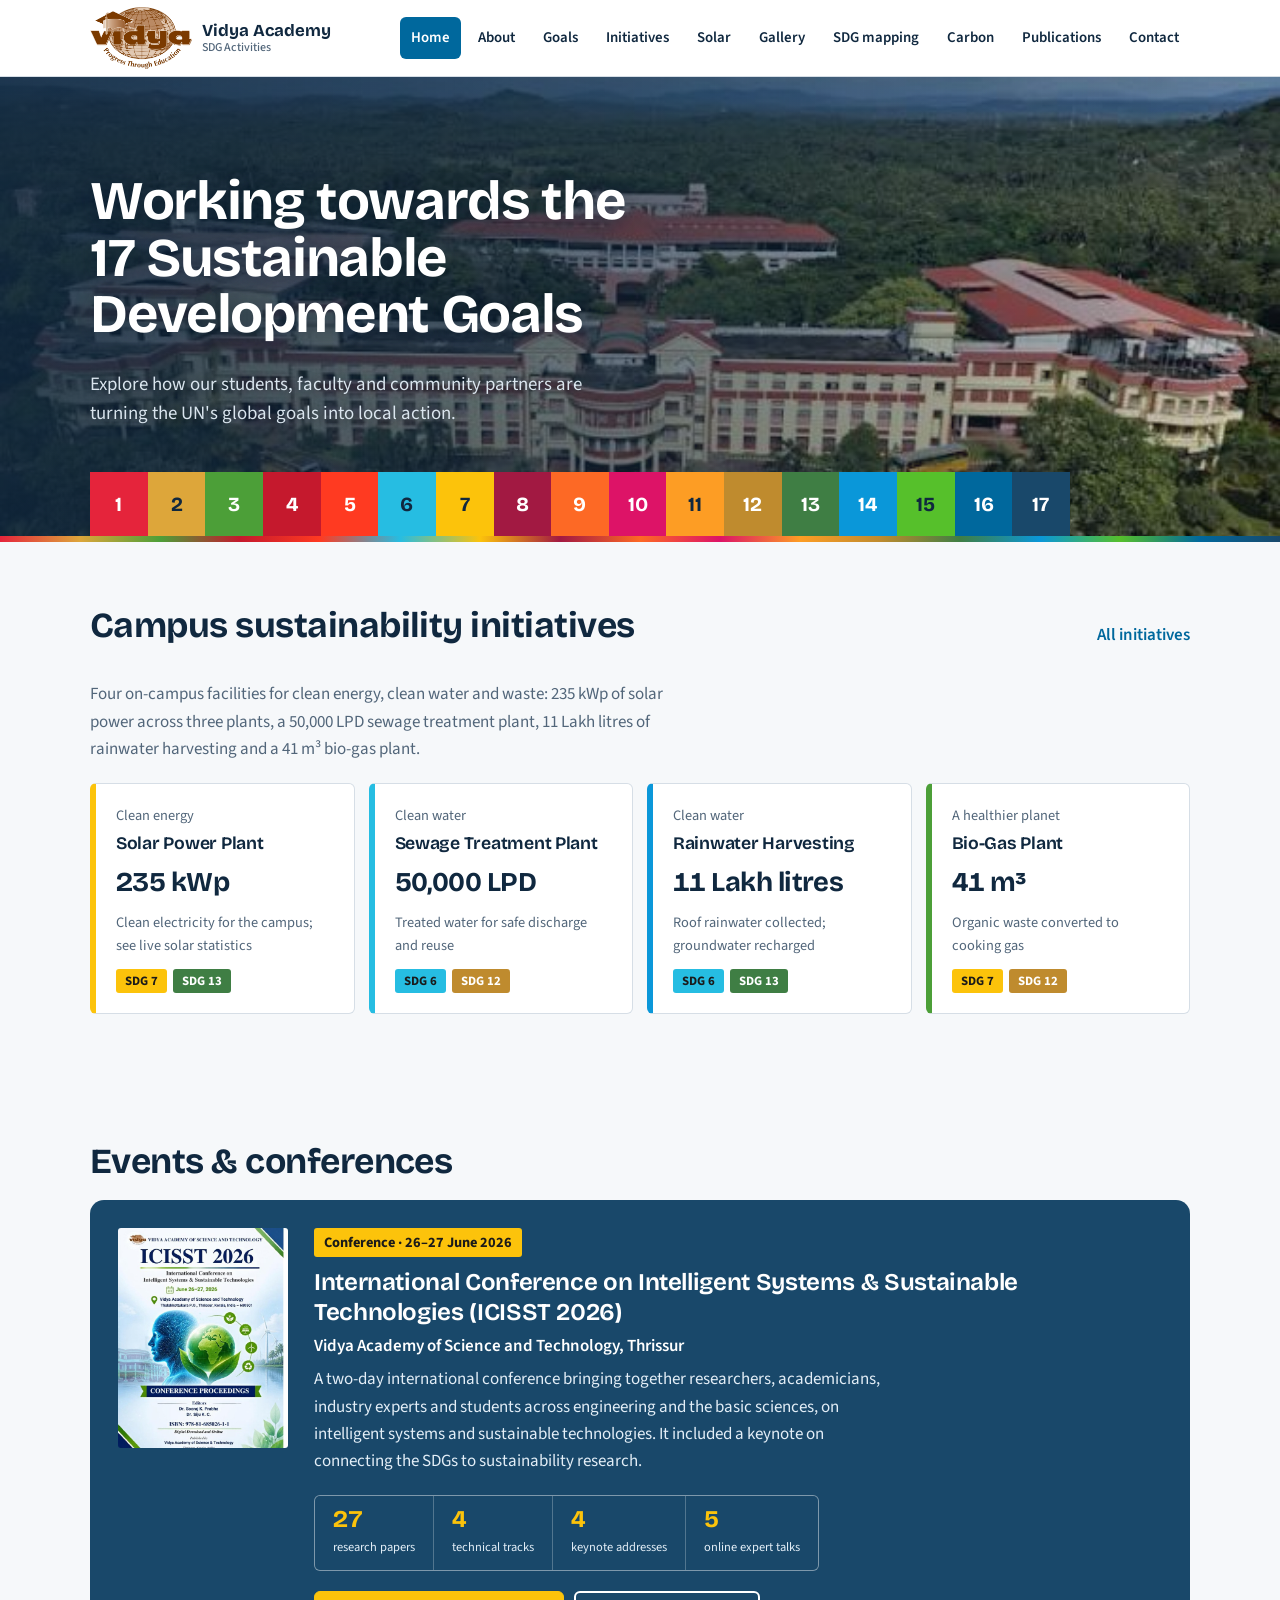
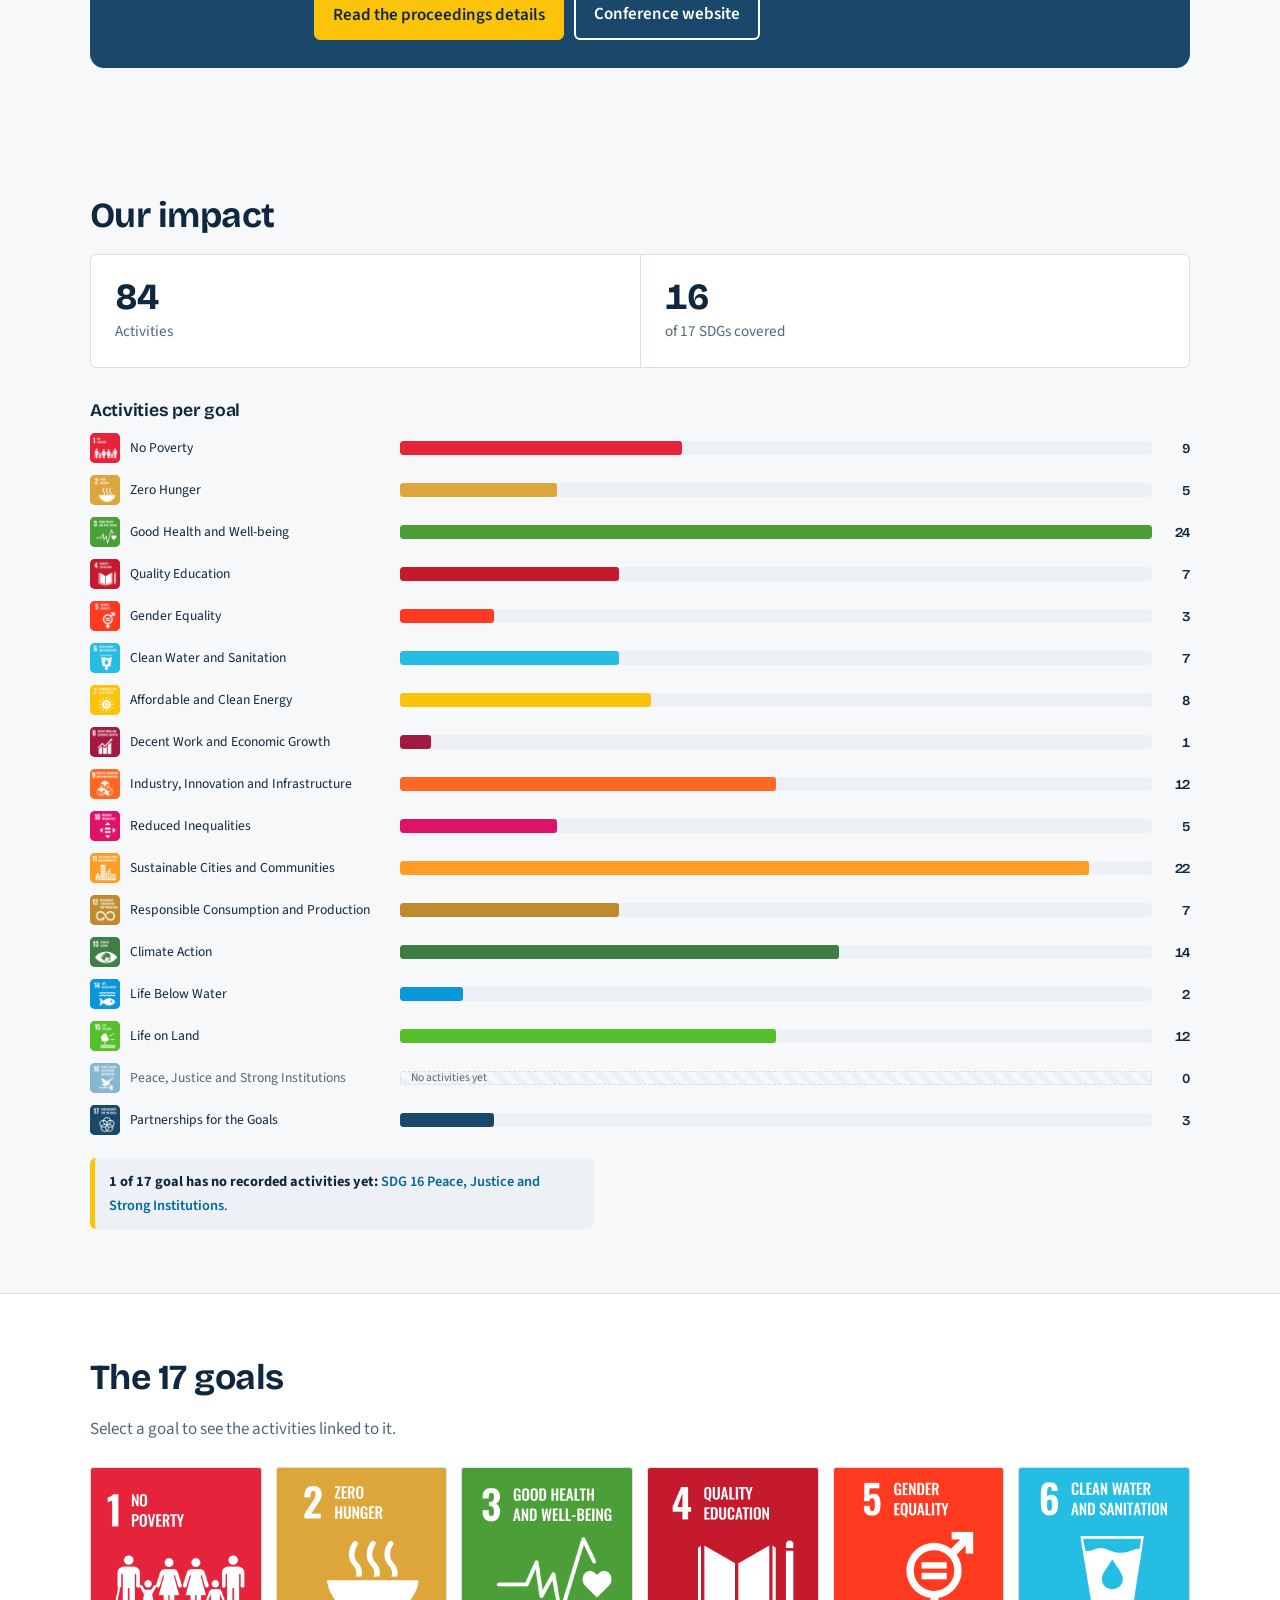
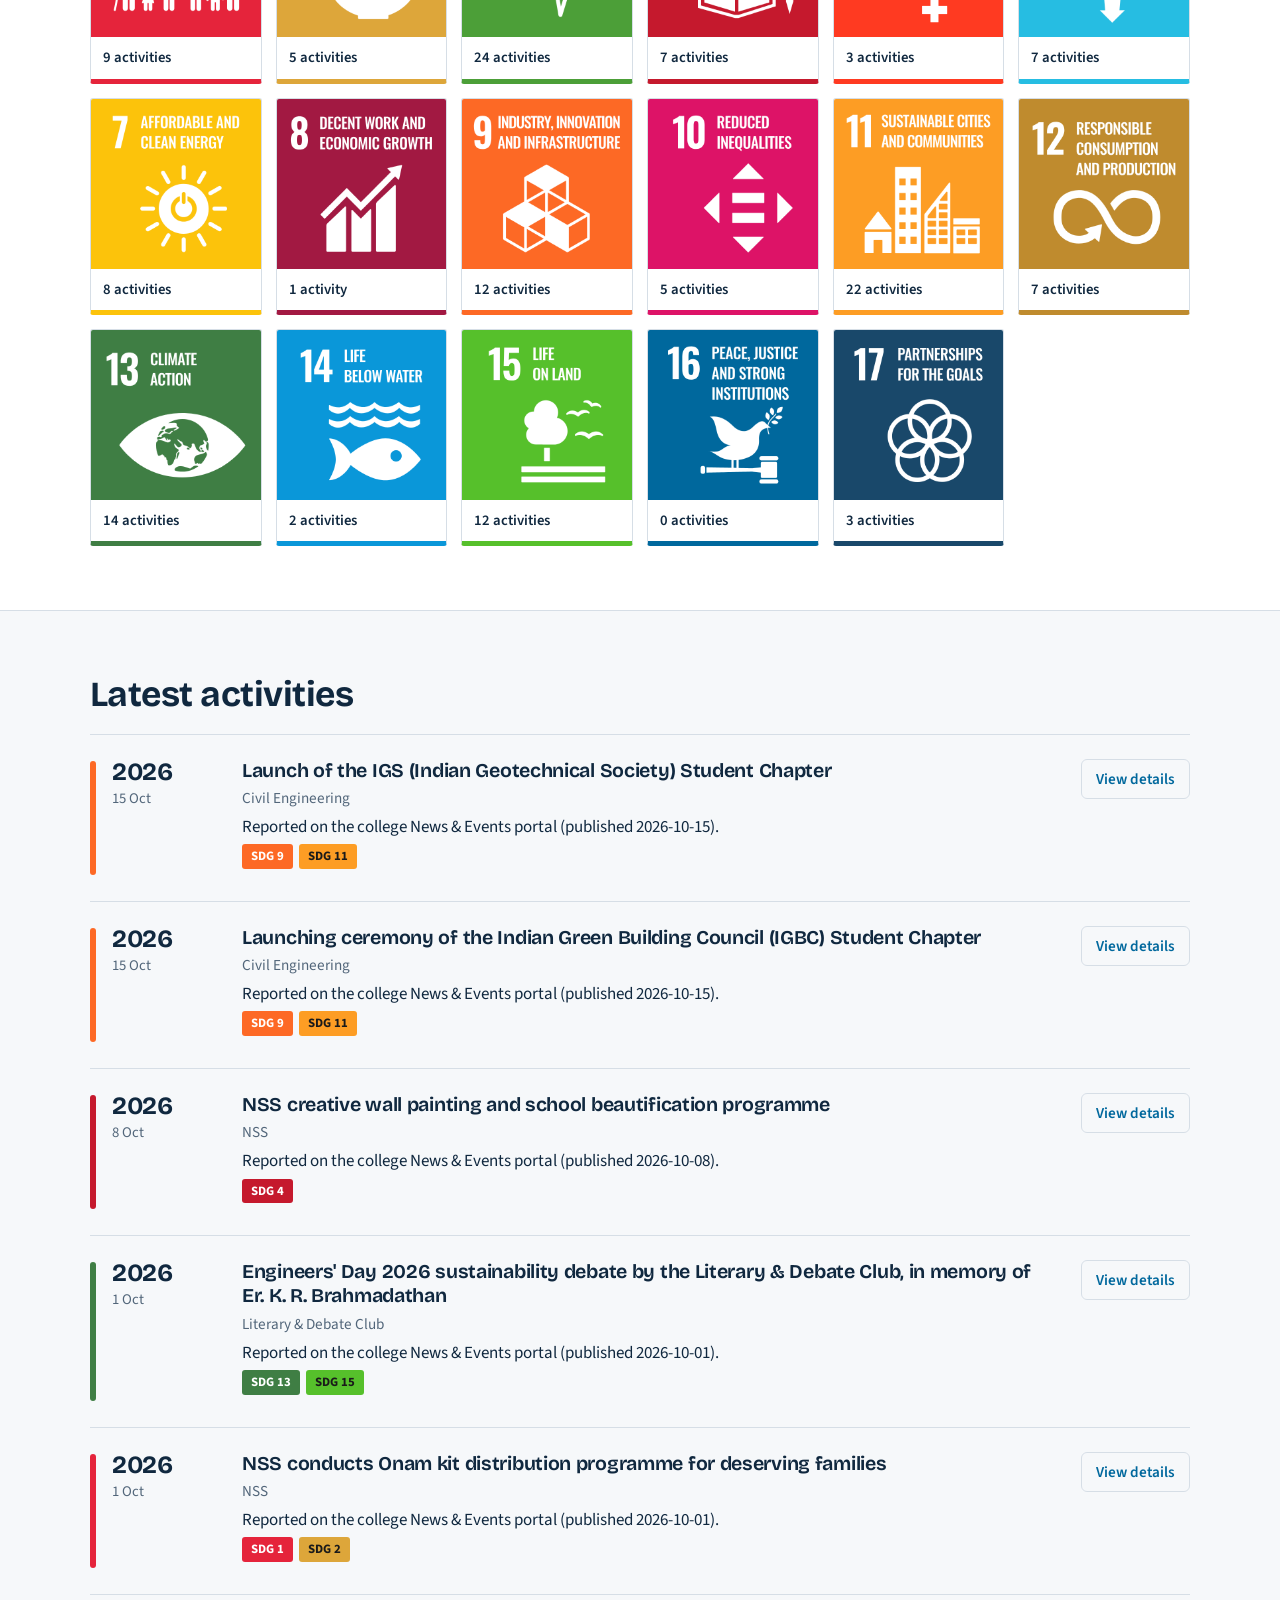
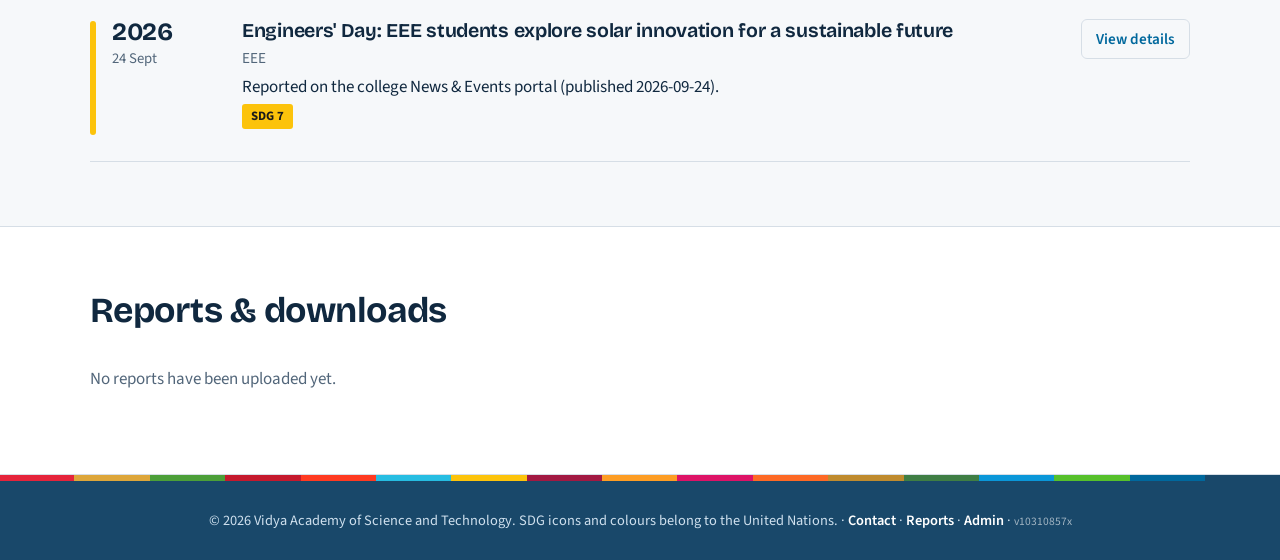
==== commit 286b9597: "Activities per goal: highlight row on hover instead of underline; bump stylesheet version Co-Authore" ====
--- a/index.html
+++ b/index.html
@@ -5,8 +5,8 @@
 <meta name="viewport" content="width=device-width, initial-scale=1">
 <title>SDG Activities | Vidya Academy of Science and Technology</title>
 <meta name="description" content="Sustainable Development Goals activities and impact at Vidya Academy of Science and Technology.">
-<link rel="stylesheet" href="style.css?v=10310846">
-<link rel="stylesheet" href="polish.css?v=10310846">
+<link rel="stylesheet" href="style.css?v=10310857x">
+<link rel="stylesheet" href="polish.css?v=10310857x">
 </head>
 <body data-page="home">
 
--- a/polish.css
+++ b/polish.css
@@ -237,3 +237,11 @@
 .key-cols ol{margin:0;padding-left:2em}
 .key-cols li{padding:2px 0}
 @media (max-width:820px){.campus-layout{grid-template-columns:1fr;gap:24px}.layout-fig{max-width:420px}}
+
+/* ---------- activities per goal: hover without underline ---------- */
+.bar-row{padding:3px 6px;margin:0 -6px;border-radius:var(--r1)}
+.bar-row:hover .bar-label{text-decoration:none}
+.bar-row:hover{background:var(--alt)}
+.bar-row:hover .bar-label{color:var(--brand);font-weight:600}
+.bar-row:hover .bar-fill{filter:brightness(.88)}
+.bar-row:focus-visible{background:var(--alt)}
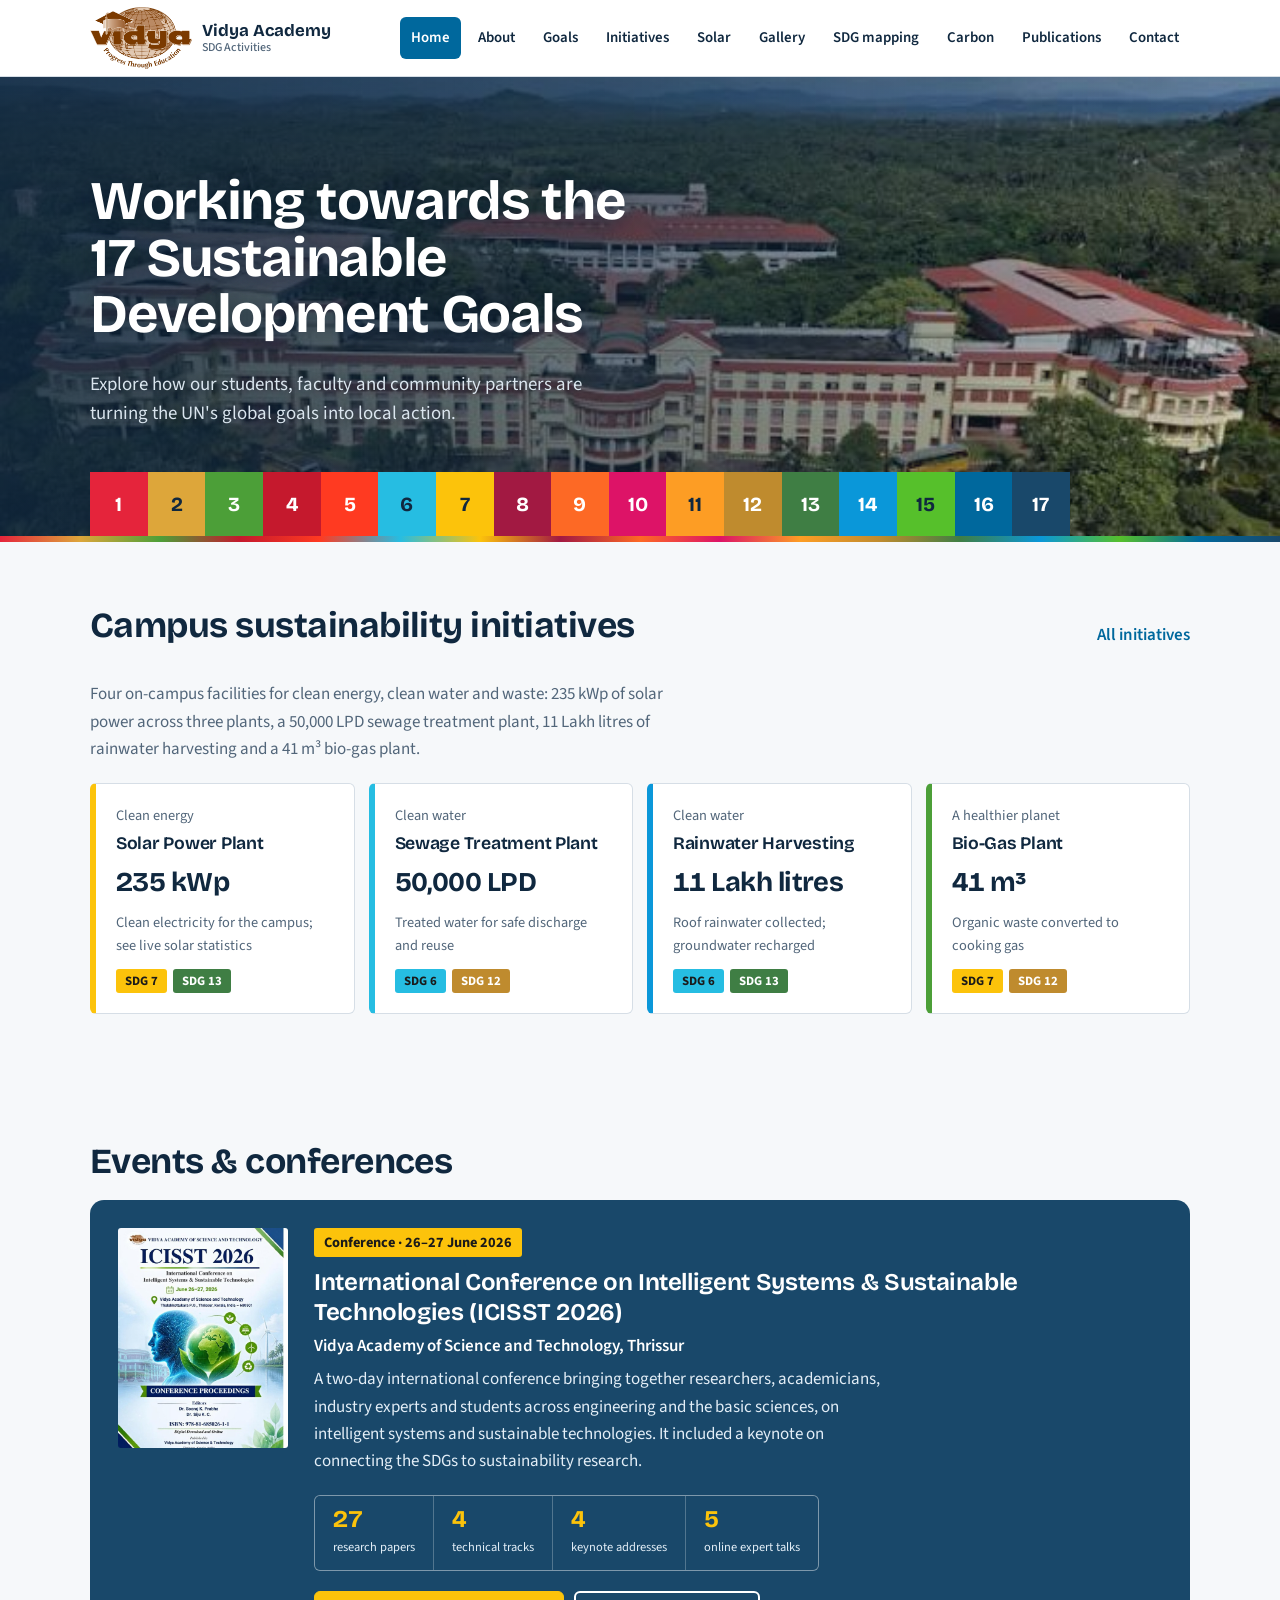
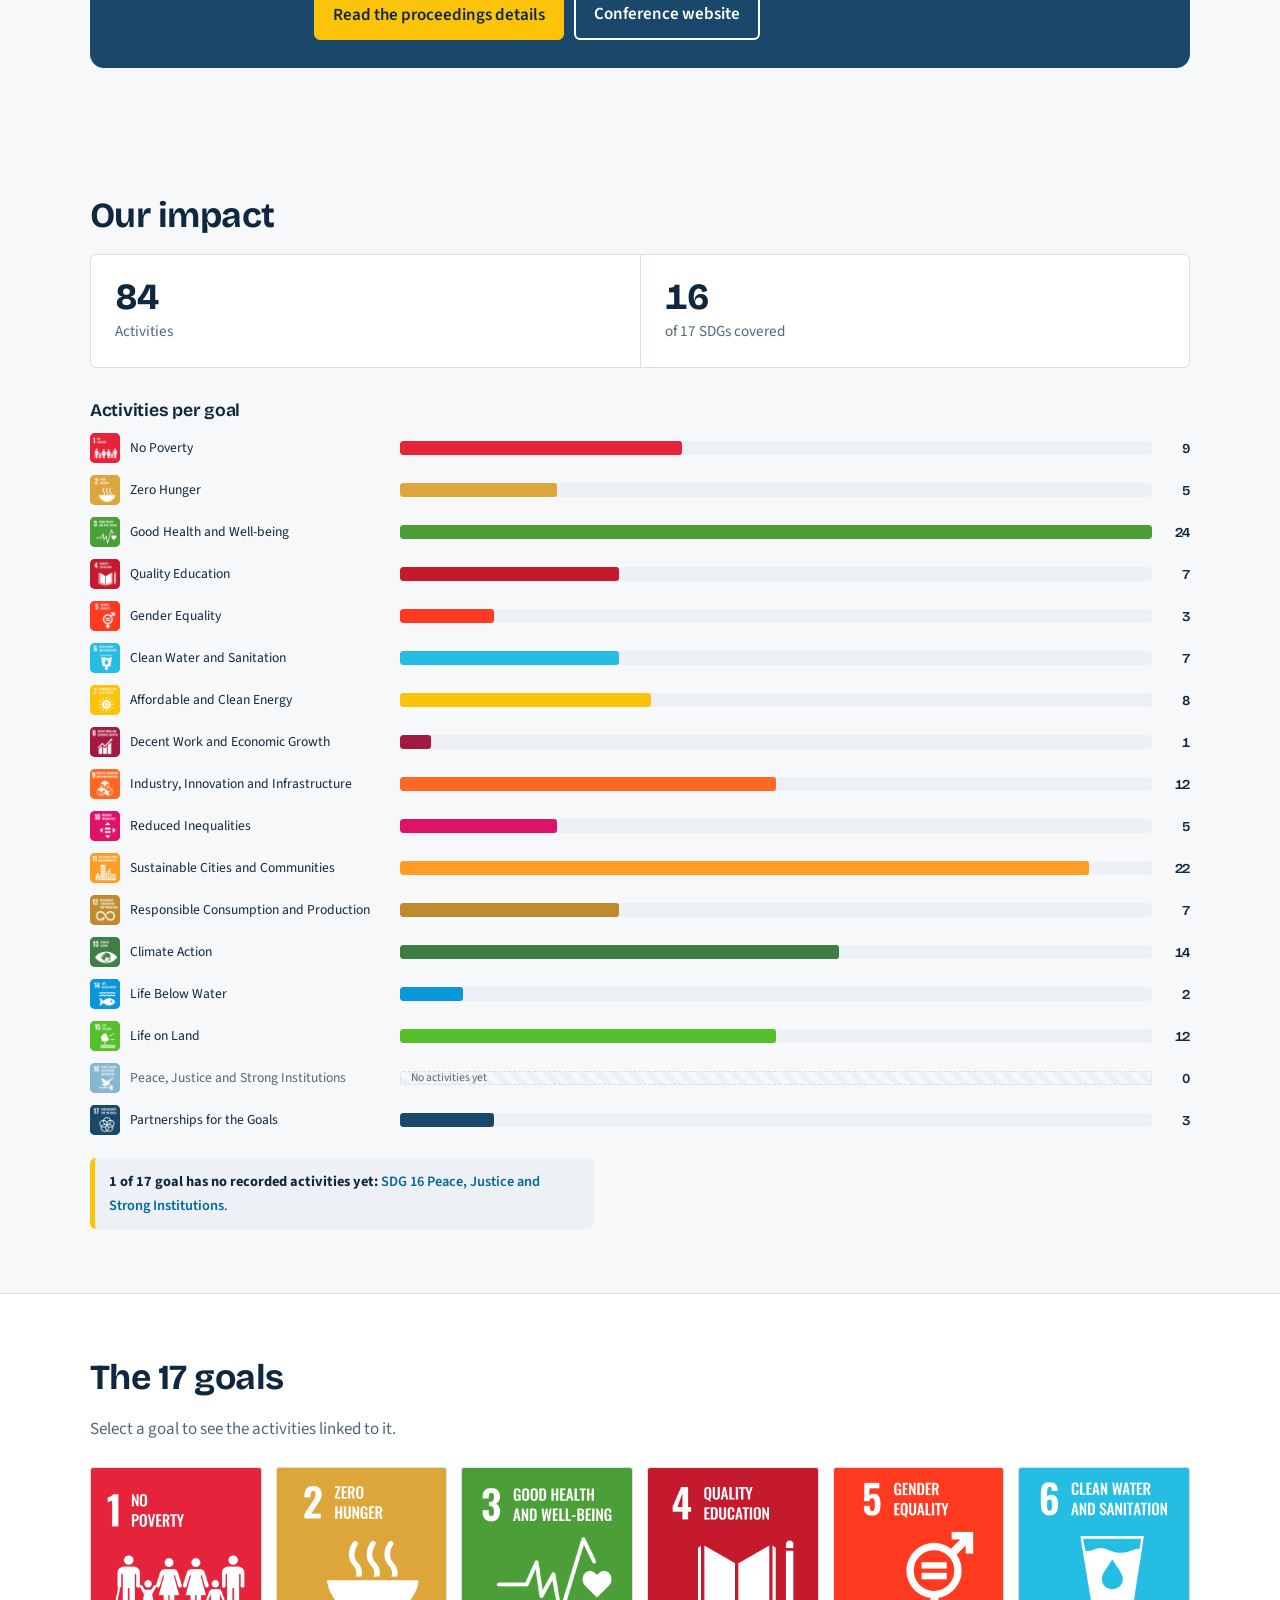
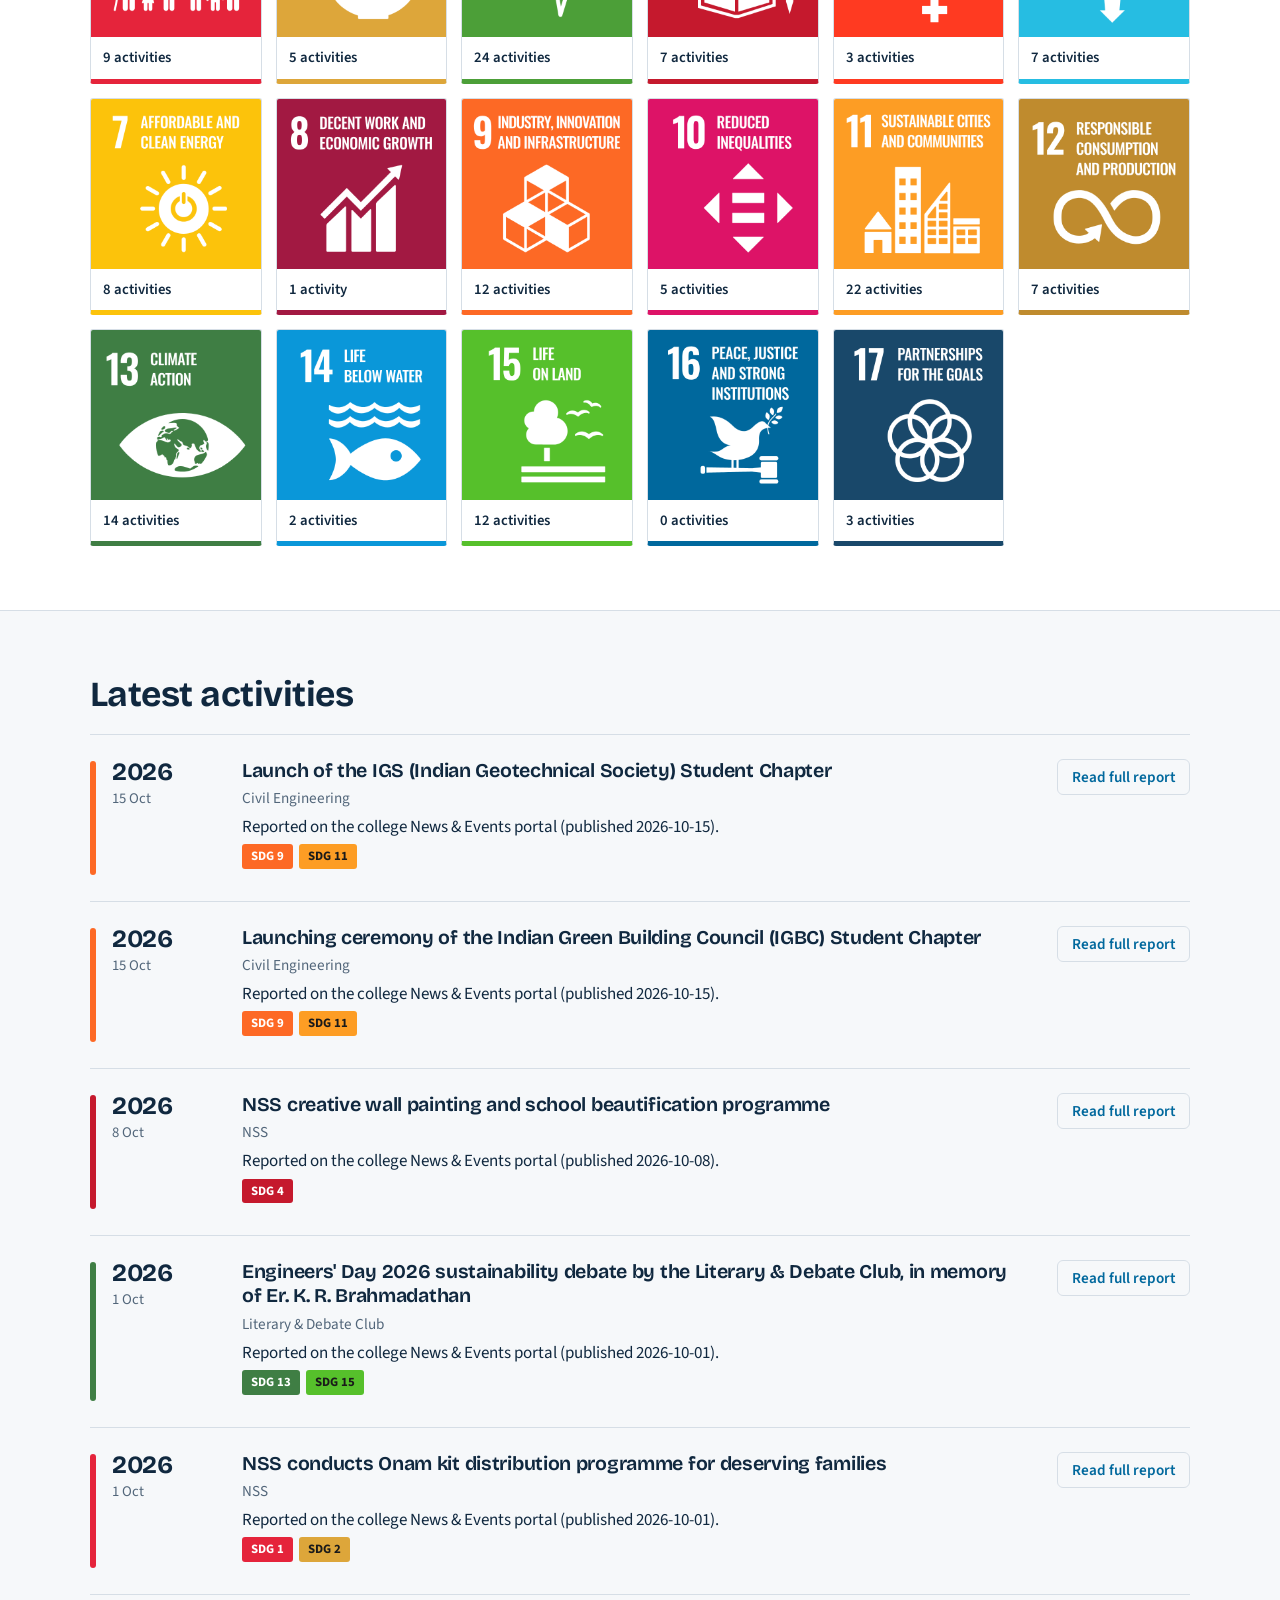
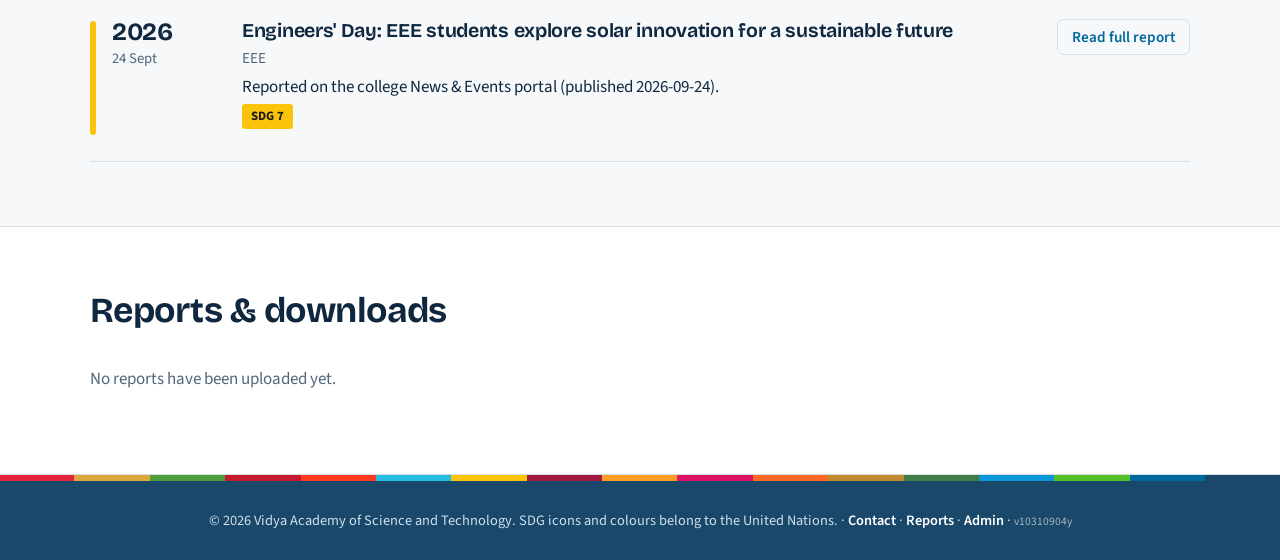
==== commit 0381d30b: "Activity rows link directly to the full report instead of opening a pop-up Co-Authored-By: Claude So" ====
--- a/index.html
+++ b/index.html
@@ -5,8 +5,8 @@
 <meta name="viewport" content="width=device-width, initial-scale=1">
 <title>SDG Activities | Vidya Academy of Science and Technology</title>
 <meta name="description" content="Sustainable Development Goals activities and impact at Vidya Academy of Science and Technology.">
-<link rel="stylesheet" href="style.css?v=10310857x">
-<link rel="stylesheet" href="polish.css?v=10310857x">
+<link rel="stylesheet" href="style.css?v=10310904y">
+<link rel="stylesheet" href="polish.css?v=10310904y">
 </head>
 <body data-page="home">
 
--- a/polish.css
+++ b/polish.css
@@ -245,3 +245,6 @@
 .bar-row:hover .bar-label{color:var(--brand);font-weight:600}
 .bar-row:hover .bar-fill{filter:brightness(.88)}
 .bar-row:focus-visible{background:var(--alt)}
+
+/* record action: works for both <a> and <button> */
+.record .link{display:inline-block;text-decoration:none;text-align:center;white-space:nowrap;line-height:1.2}
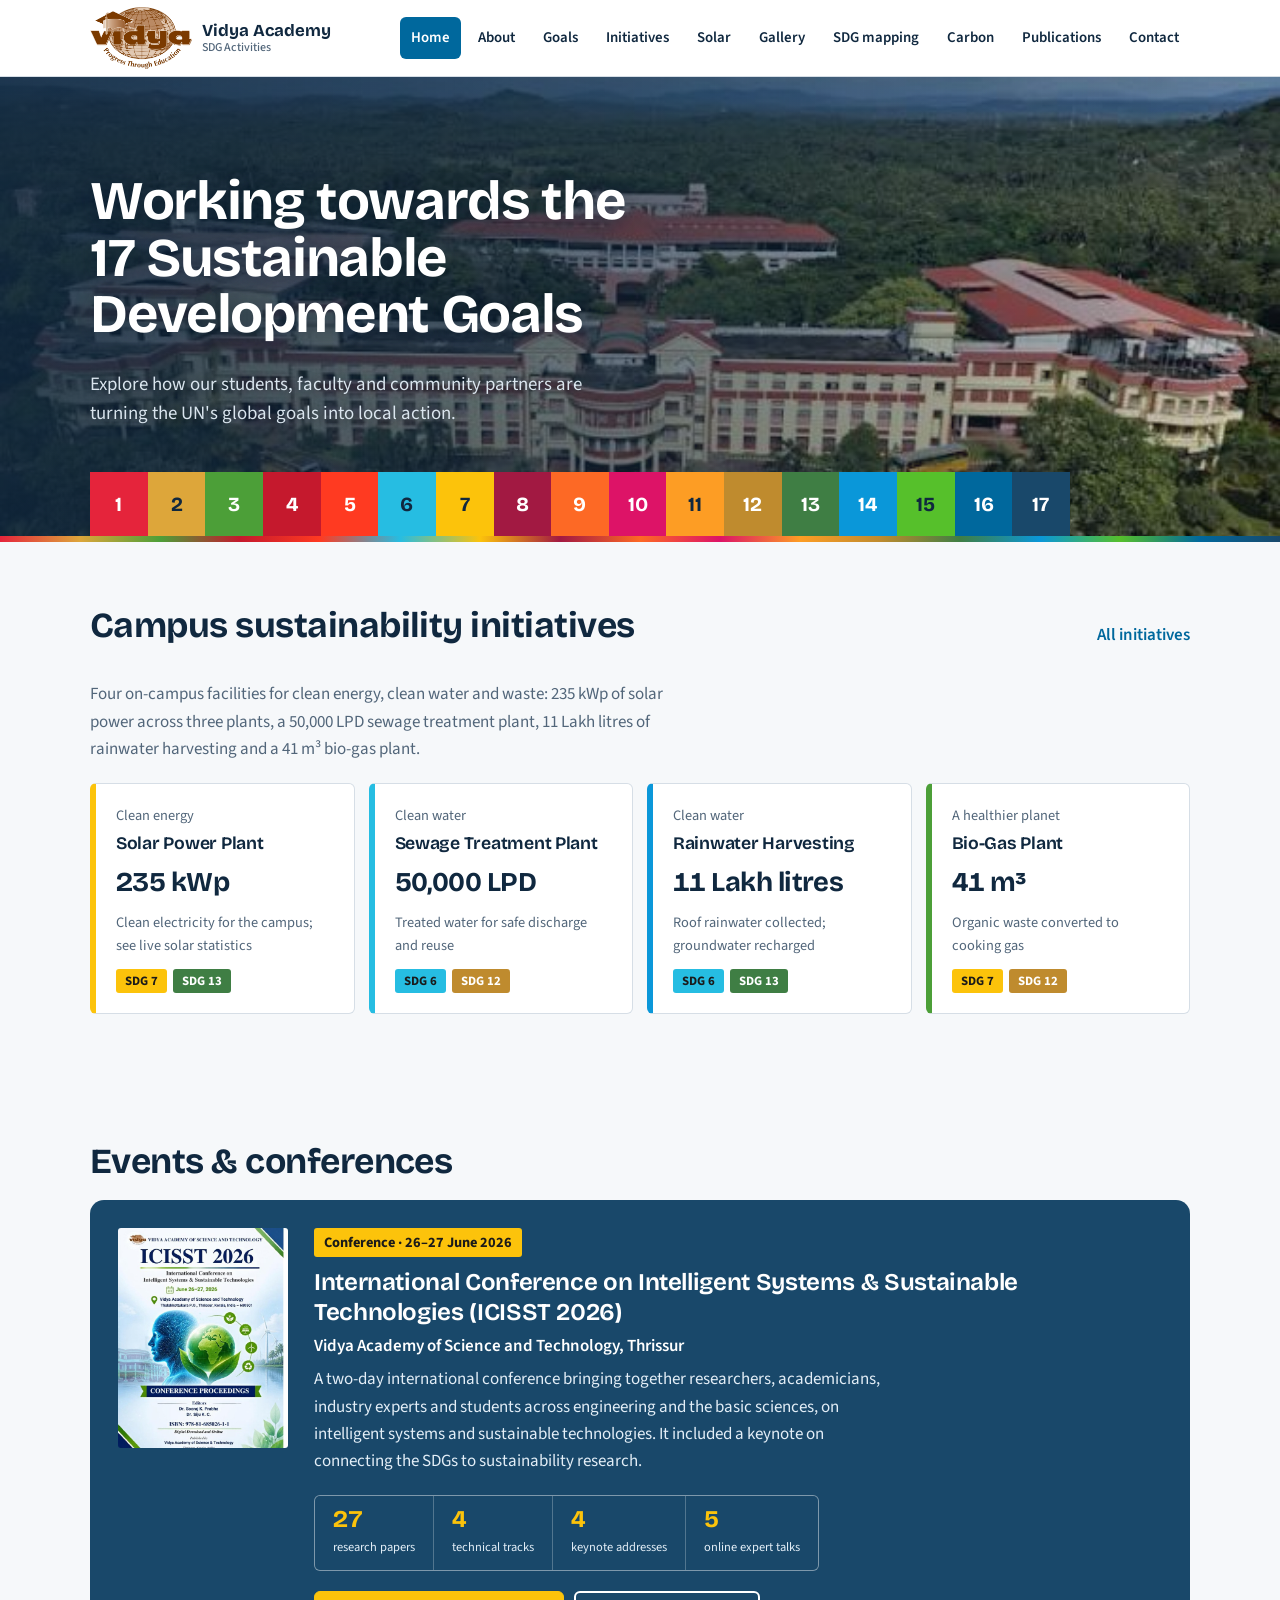
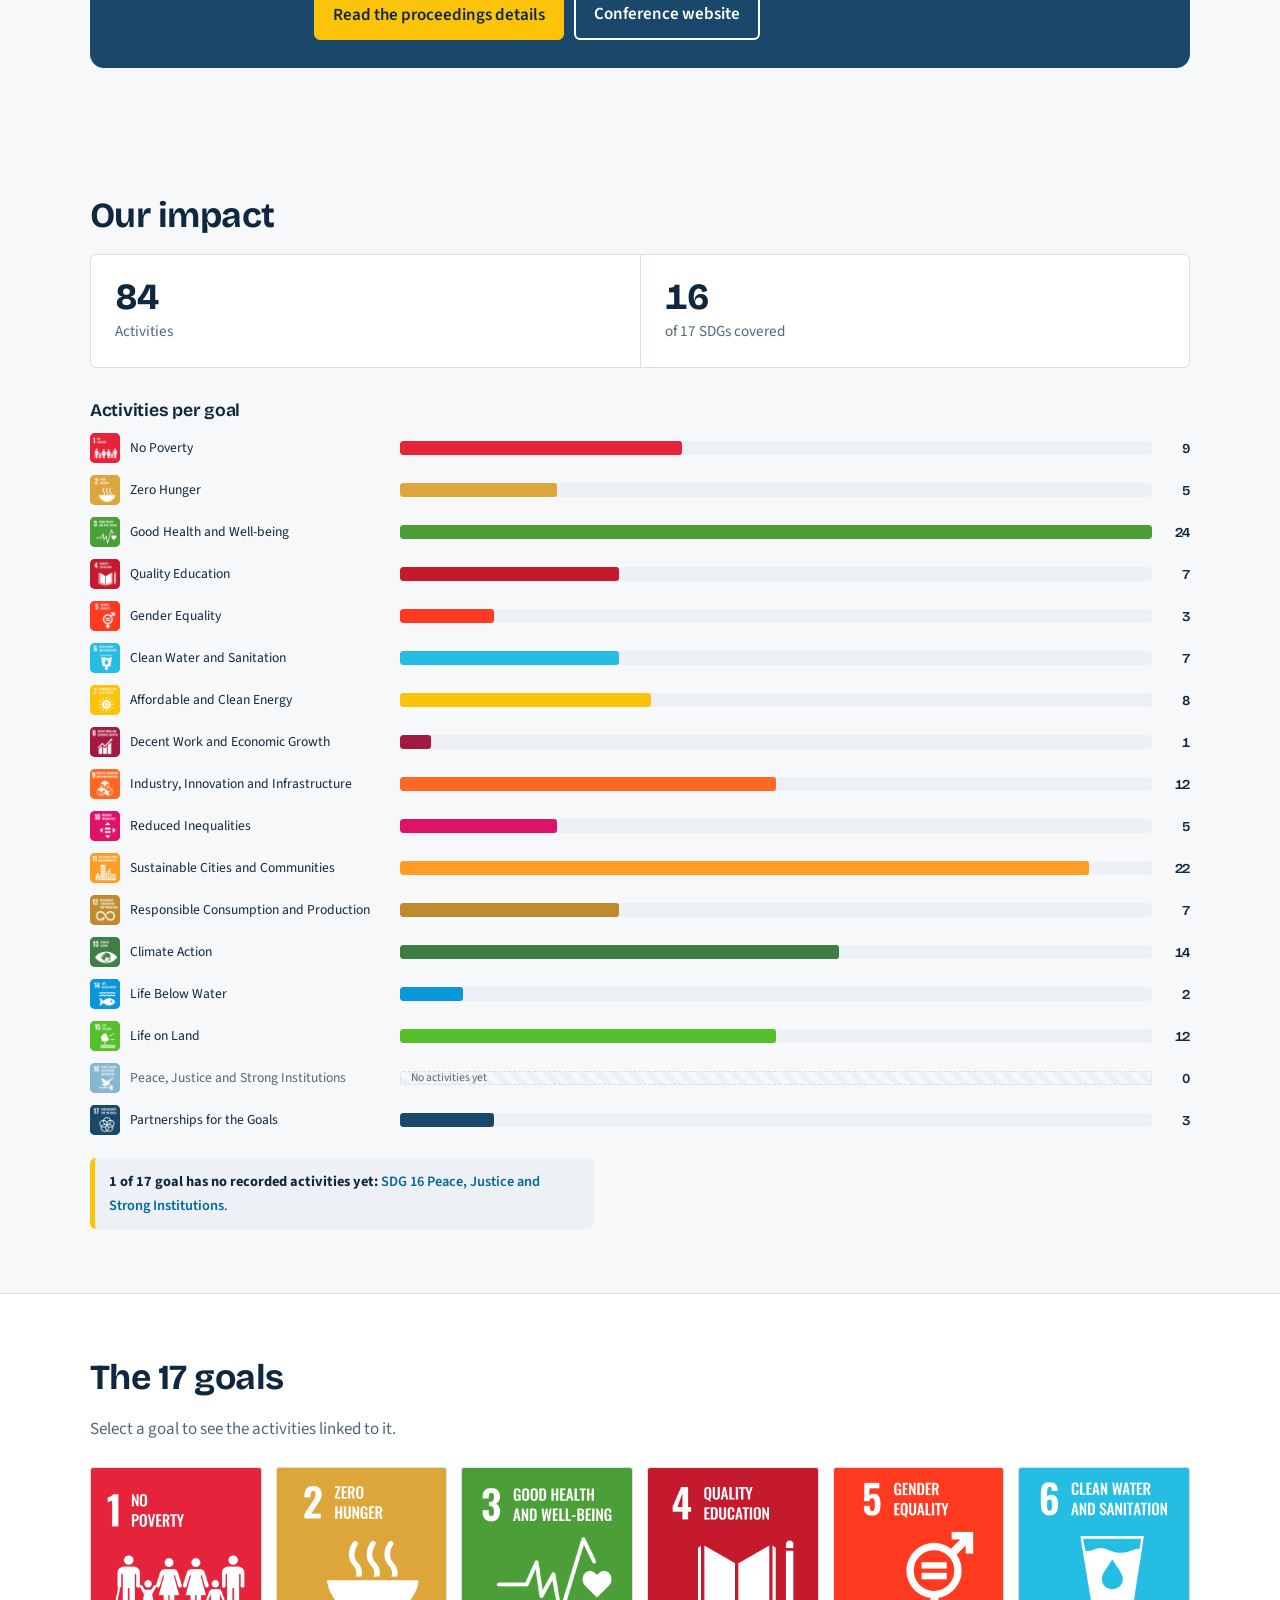
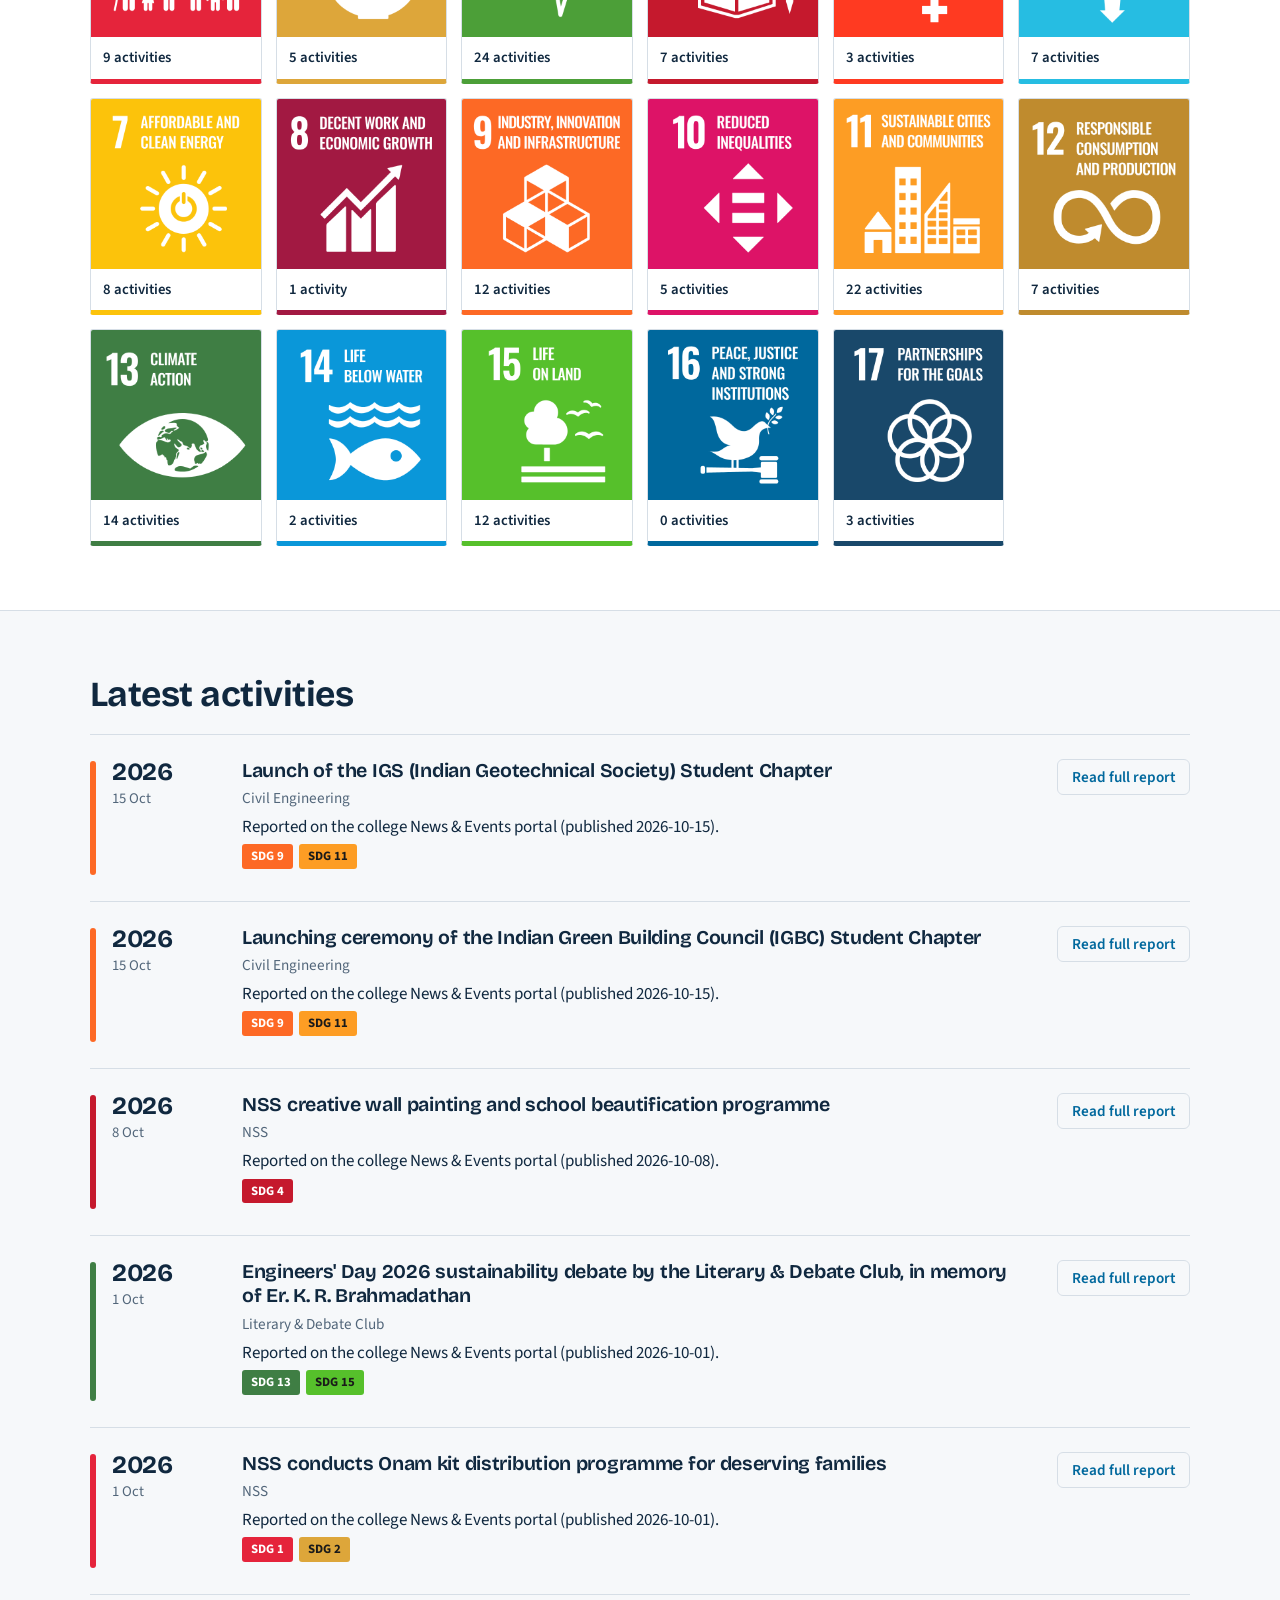
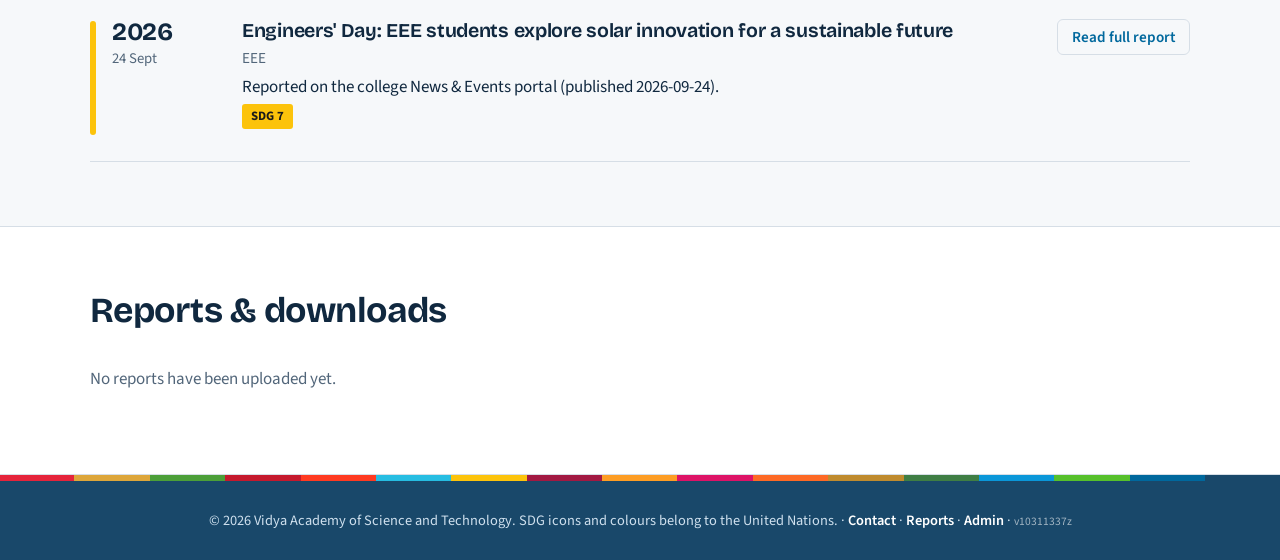
==== commit 0d13533c: "Remove campus layout section from About page for now (map image kept in images/) Co-Authored-By: Cla" ====
--- a/index.html
+++ b/index.html
@@ -5,8 +5,8 @@
 <meta name="viewport" content="width=device-width, initial-scale=1">
 <title>SDG Activities | Vidya Academy of Science and Technology</title>
 <meta name="description" content="Sustainable Development Goals activities and impact at Vidya Academy of Science and Technology.">
-<link rel="stylesheet" href="style.css?v=10310904y">
-<link rel="stylesheet" href="polish.css?v=10310904y">
+<link rel="stylesheet" href="style.css?v=10311337z">
+<link rel="stylesheet" href="polish.css?v=10311337z">
 </head>
 <body data-page="home">
 
--- a/polish.css
+++ b/polish.css
@@ -225,19 +225,6 @@
 /* ---------- motion and print ---------- */
 @media (prefers-reduced-motion:reduce){*,*::before,*::after{animation:none!important;transition:none!important;scroll-behavior:auto!important}}
 
-/* ---------- campus layout (about) ---------- */
-.campus-layout{display:grid;grid-template-columns:minmax(0,380px) minmax(0,1fr);gap:40px;align-items:start}
-.layout-fig{margin:0}
-.layout-fig img{width:100%;height:auto;display:block;border:1px solid var(--rule);border-radius:var(--r2)}
-.layout-fig figcaption{margin-top:8px;color:var(--muted);font-size:.9rem}
-.campus-layout .ticks b{display:inline-block;min-width:1.8em;color:var(--brand)}
-.map-key{margin-top:20px;border:1px solid var(--rule);border-radius:var(--r2);background:var(--card);padding:12px 16px}
-.map-key summary{cursor:pointer;font-weight:600;color:var(--brand)}
-.key-cols{display:grid;grid-template-columns:repeat(auto-fit,minmax(220px,1fr));gap:0 28px;margin-top:10px}
-.key-cols ol{margin:0;padding-left:2em}
-.key-cols li{padding:2px 0}
-@media (max-width:820px){.campus-layout{grid-template-columns:1fr;gap:24px}.layout-fig{max-width:420px}}
-
 /* ---------- activities per goal: hover without underline ---------- */
 .bar-row{padding:3px 6px;margin:0 -6px;border-radius:var(--r1)}
 .bar-row:hover .bar-label{text-decoration:none}
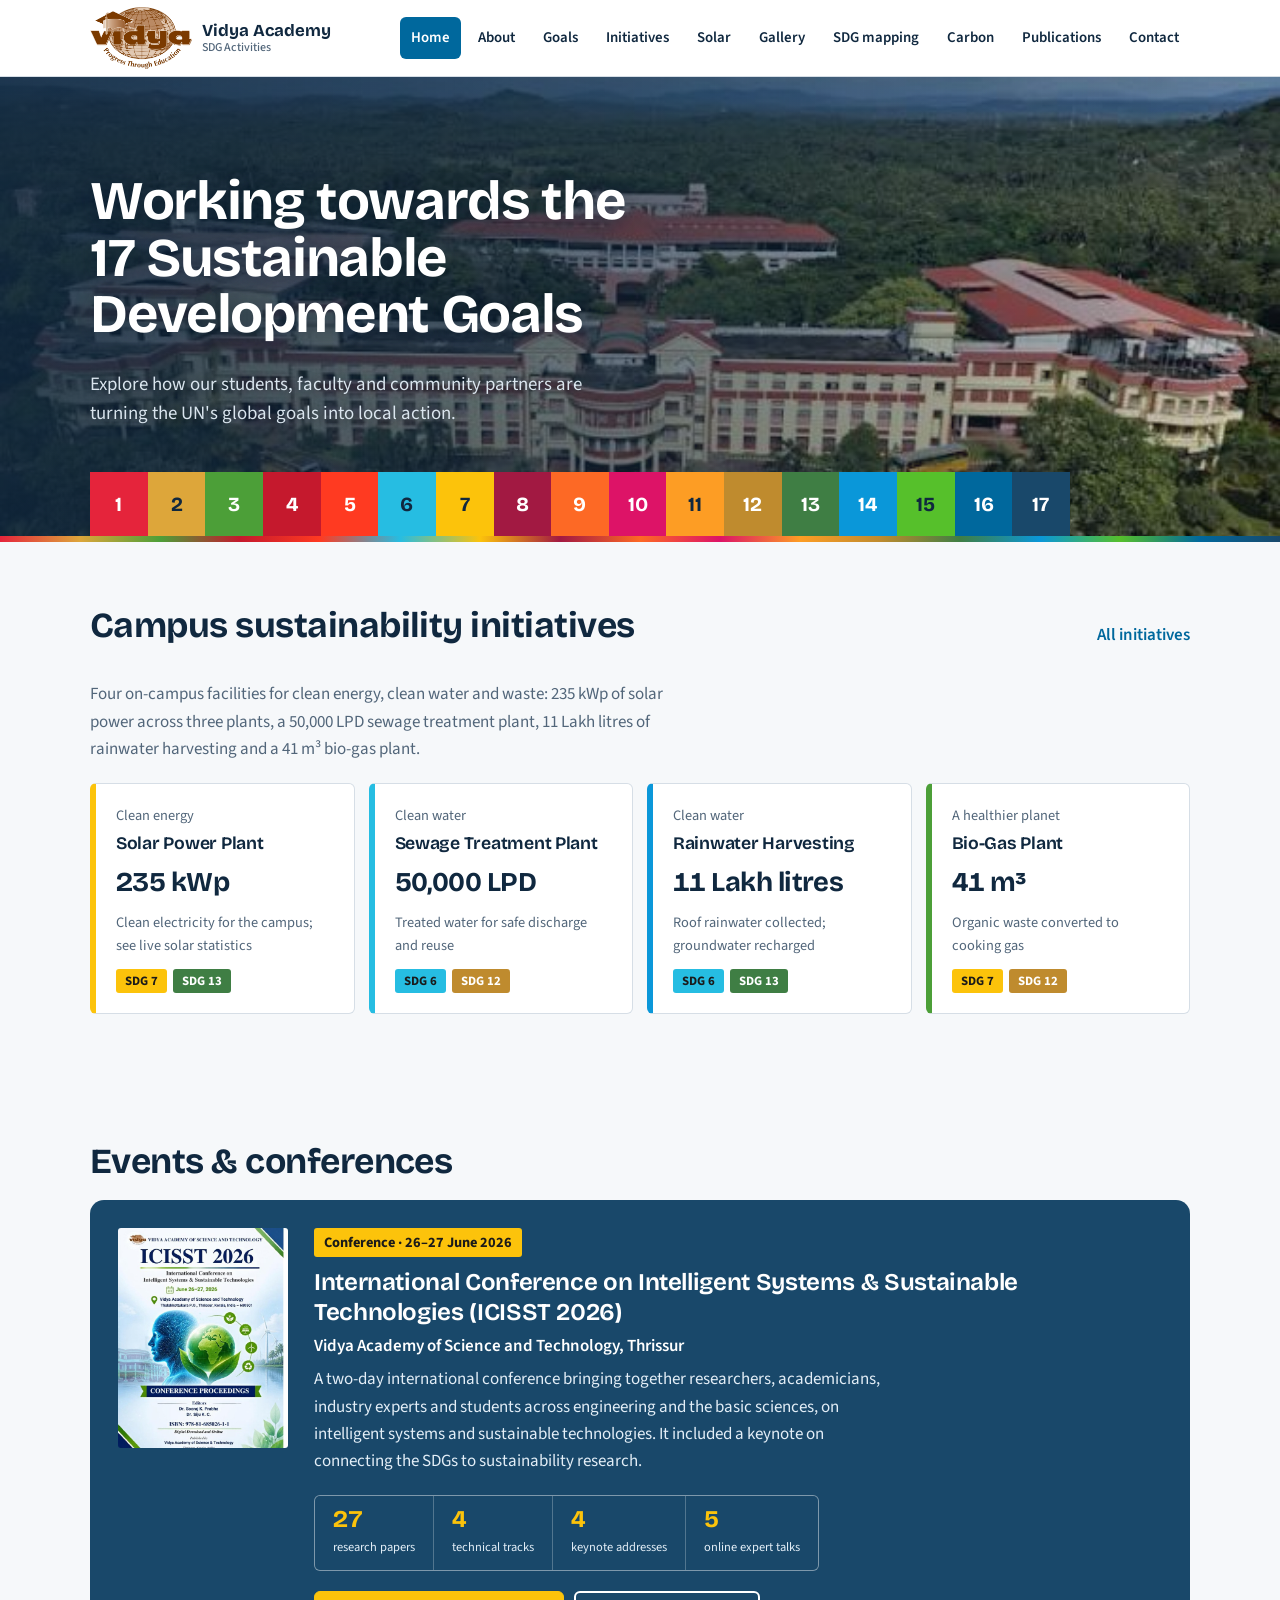
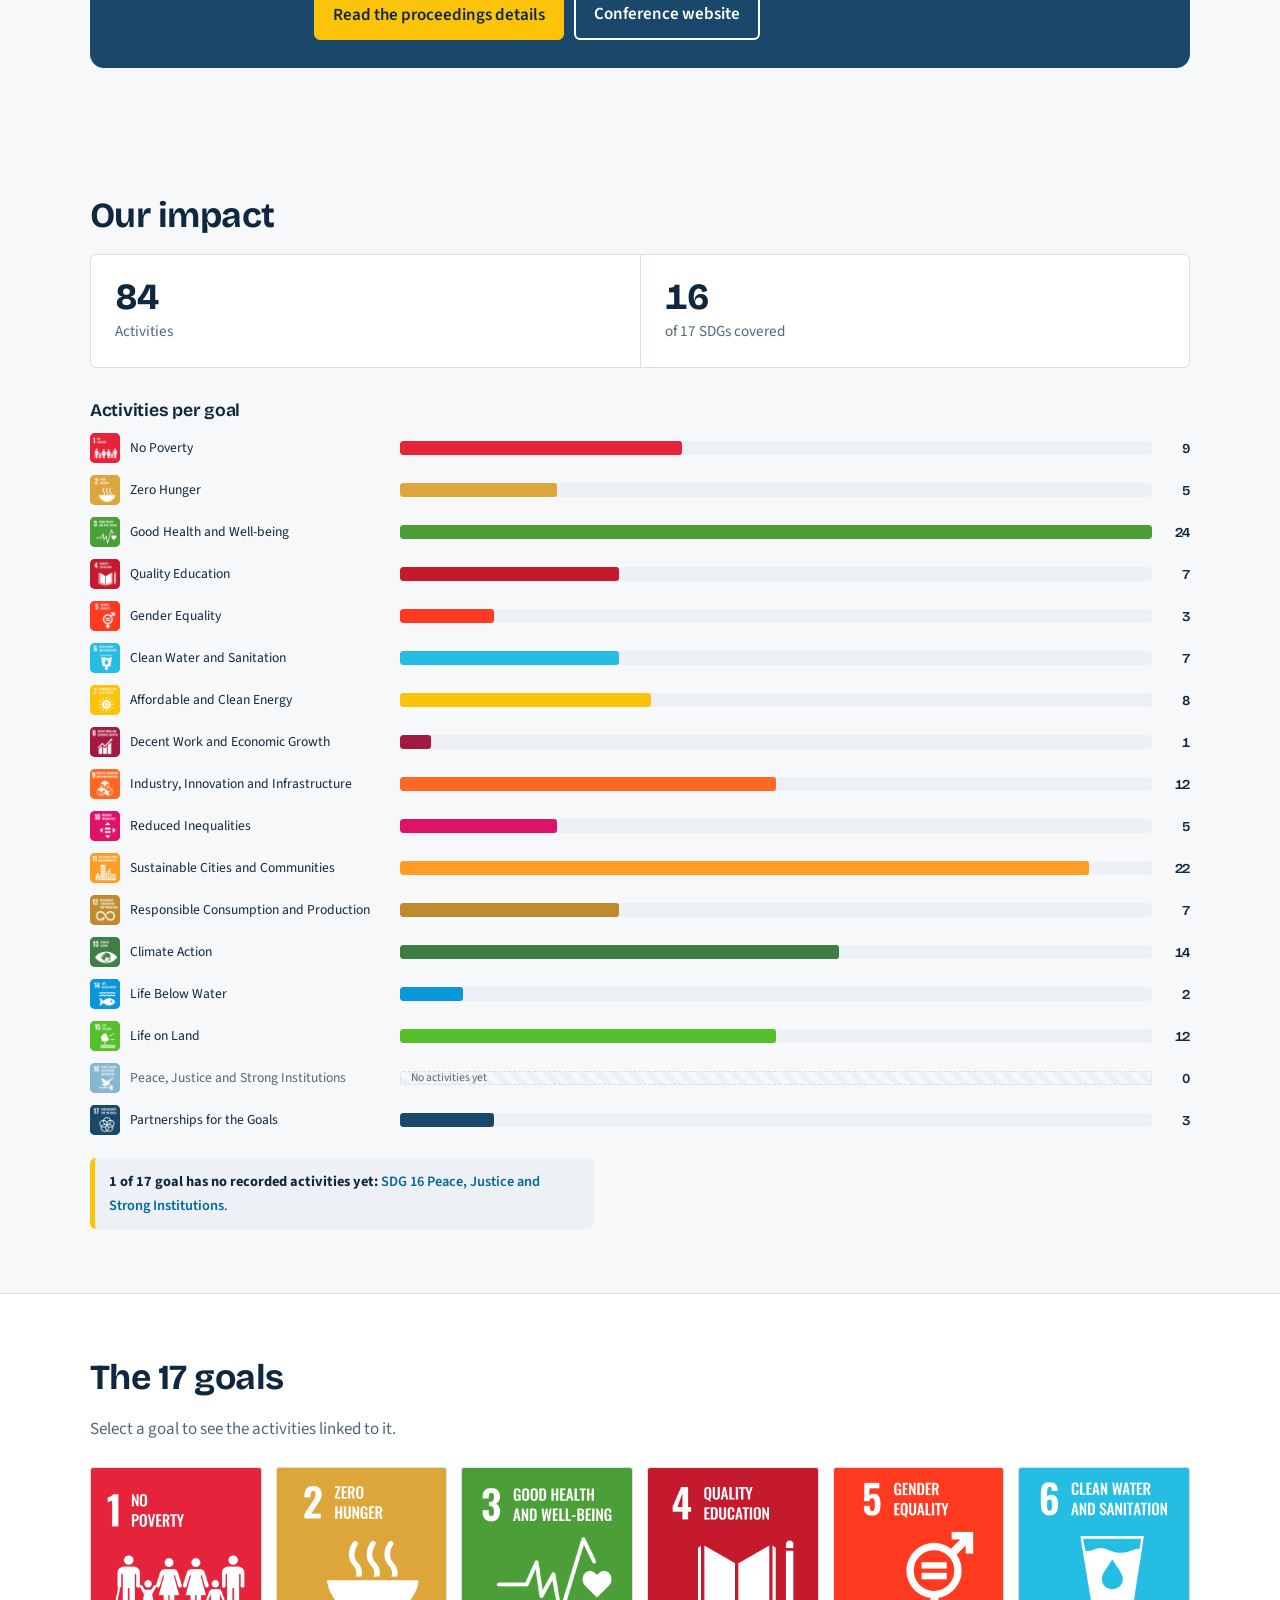
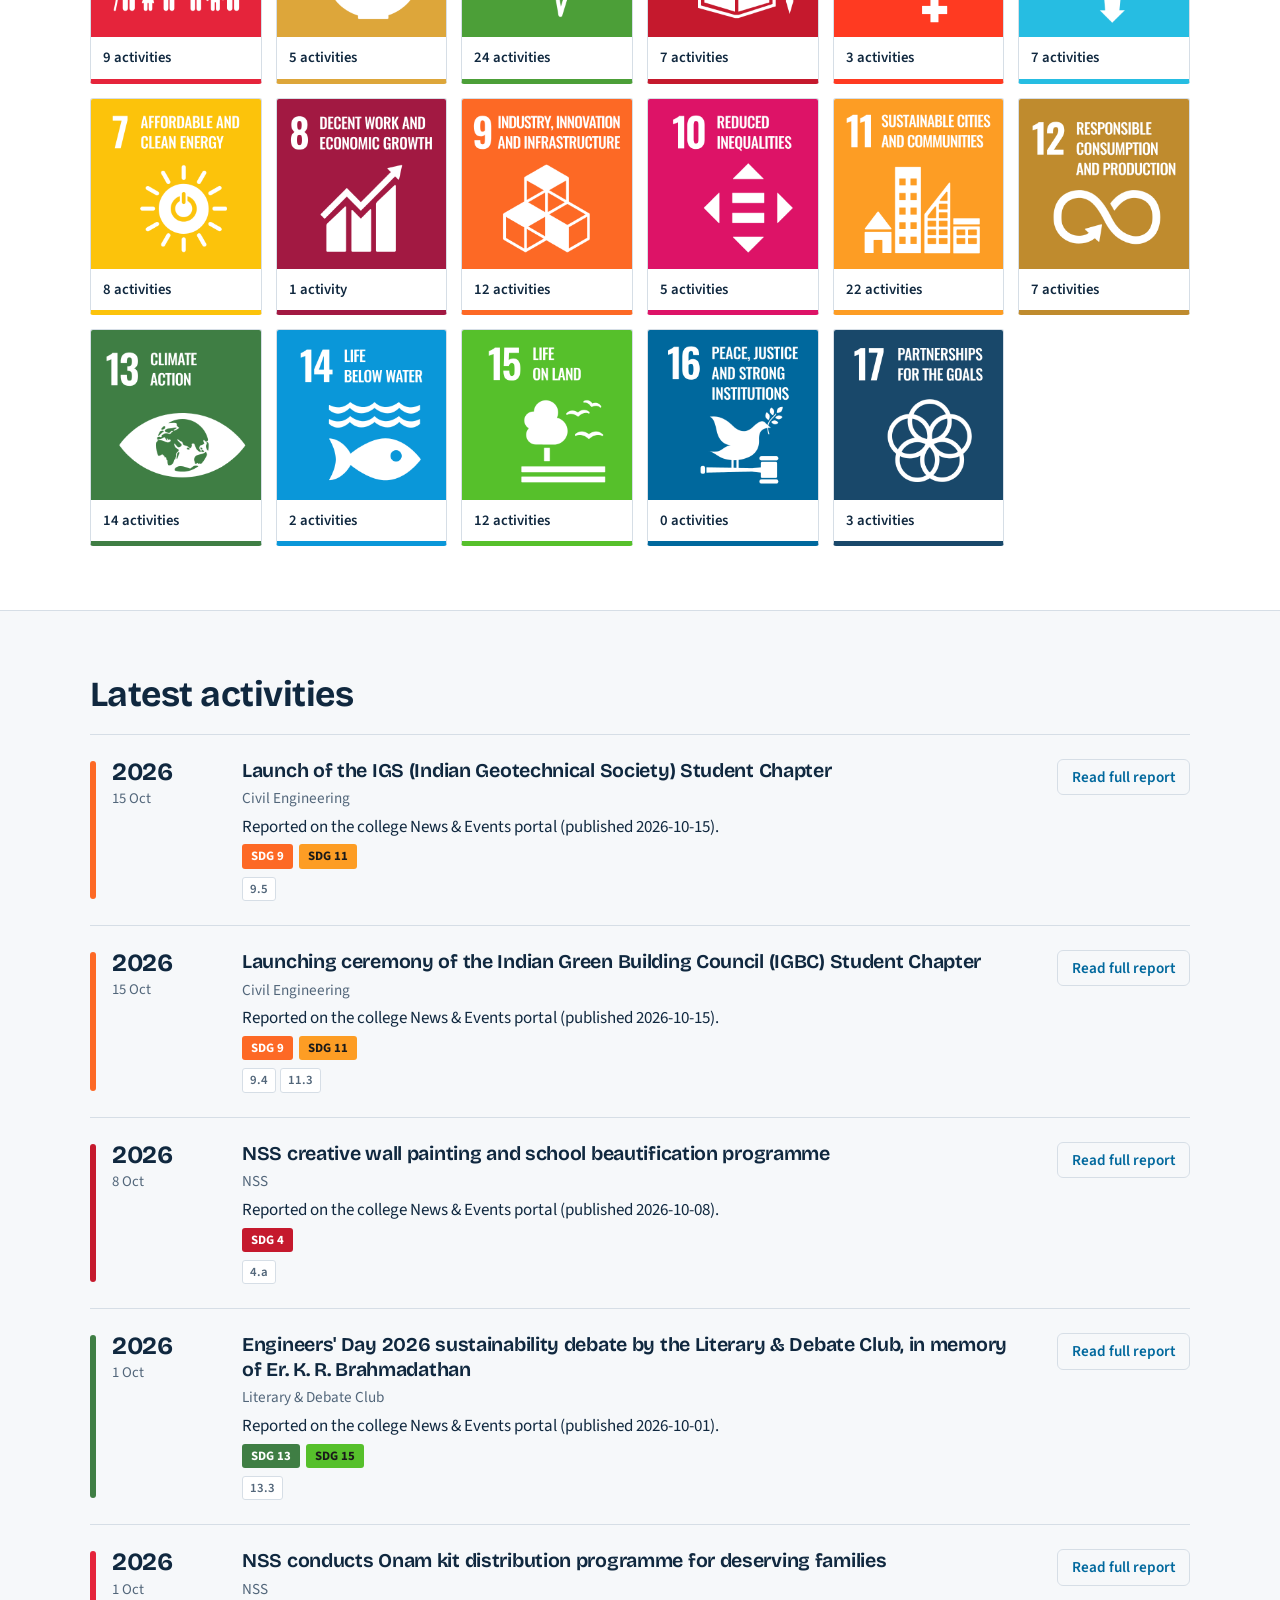
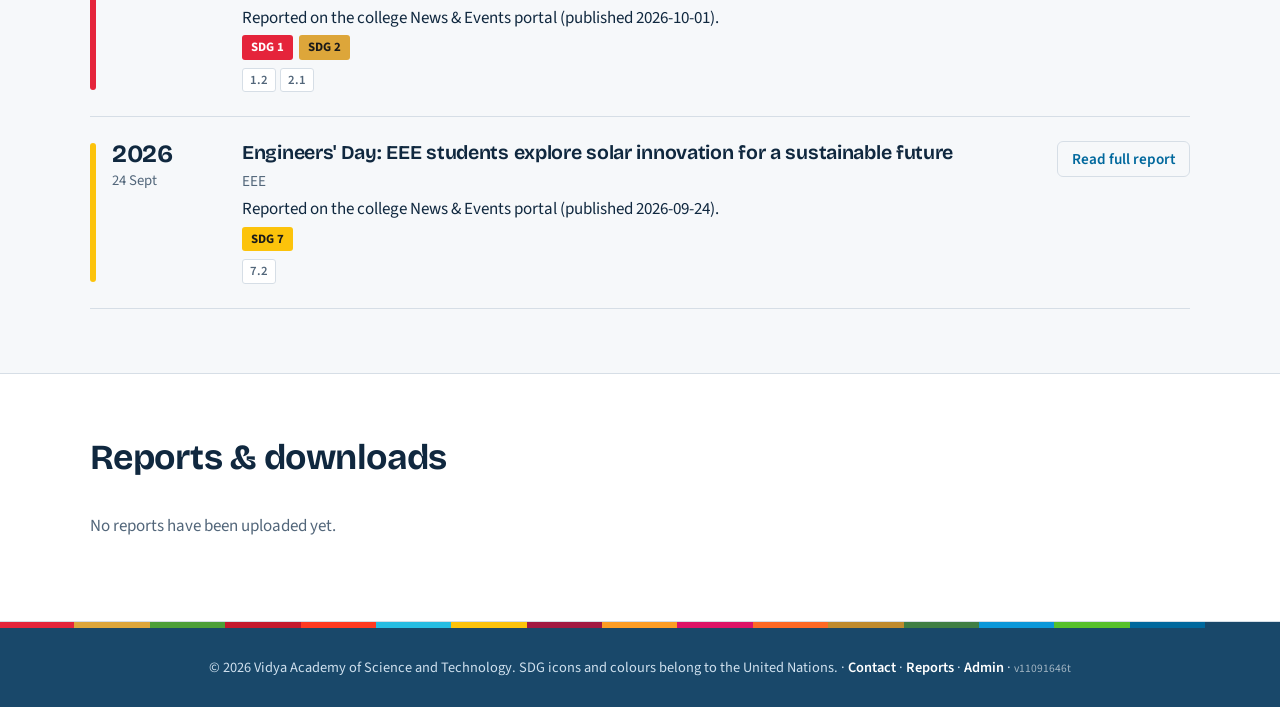
==== commit f28662f6: "Map activities to SDG targets: official target list, target codes on activities, Targets addressed o" ====
--- a/index.html
+++ b/index.html
@@ -5,8 +5,8 @@
 <meta name="viewport" content="width=device-width, initial-scale=1">
 <title>SDG Activities | Vidya Academy of Science and Technology</title>
 <meta name="description" content="Sustainable Development Goals activities and impact at Vidya Academy of Science and Technology.">
-<link rel="stylesheet" href="style.css?v=10311337z">
-<link rel="stylesheet" href="polish.css?v=10311337z">
+<link rel="stylesheet" href="style.css?v=11091646t">
+<link rel="stylesheet" href="polish.css?v=11091646t">
 </head>
 <body data-page="home">
 
--- a/polish.css
+++ b/polish.css
@@ -235,3 +235,19 @@
 
 /* record action: works for both <a> and <button> */
 .record .link{display:inline-block;text-decoration:none;text-align:center;white-space:nowrap;line-height:1.2}
+
+/* ---------- SDG targets ---------- */
+.targets{display:flex;flex-wrap:wrap;gap:4px;margin-top:6px}
+.tgt{display:inline-block;padding:1px 7px;border:1px solid var(--rule);border-radius:var(--r1);background:var(--card);color:var(--muted);font-size:.8rem;font-weight:600;font-variant-numeric:tabular-nums;cursor:help}
+.target-list{list-style:none;margin:16px 0 0;padding:0;border-top:1px solid var(--rule)}
+.target-list li{display:grid;grid-template-columns:64px minmax(0,1fr) auto;gap:6px 18px;align-items:baseline;padding:12px 0;border-bottom:1px solid var(--rule)}
+.tgt-code{font-family:var(--display);font-weight:700;font-size:1.05rem;color:var(--text);border-left:6px solid var(--c,var(--rule));padding-left:10px}
+.tgt-code.plain{border-left-color:var(--rule);color:var(--muted)}
+.tgt-text{max-width:75ch}
+.tgt-count{color:var(--muted);font-size:.92rem;white-space:nowrap}
+.target-list.plain li{grid-template-columns:64px minmax(0,1fr);color:var(--muted);padding:8px 0}
+#goal-targets{margin-bottom:48px}
+#goal-targets .map-key{margin-top:16px}
+@media (max-width:600px){.target-list li{grid-template-columns:56px minmax(0,1fr)}.tgt-count{grid-column:2}}
+.section .target-list li{max-width:none}
+#goal-targets{margin-top:44px}
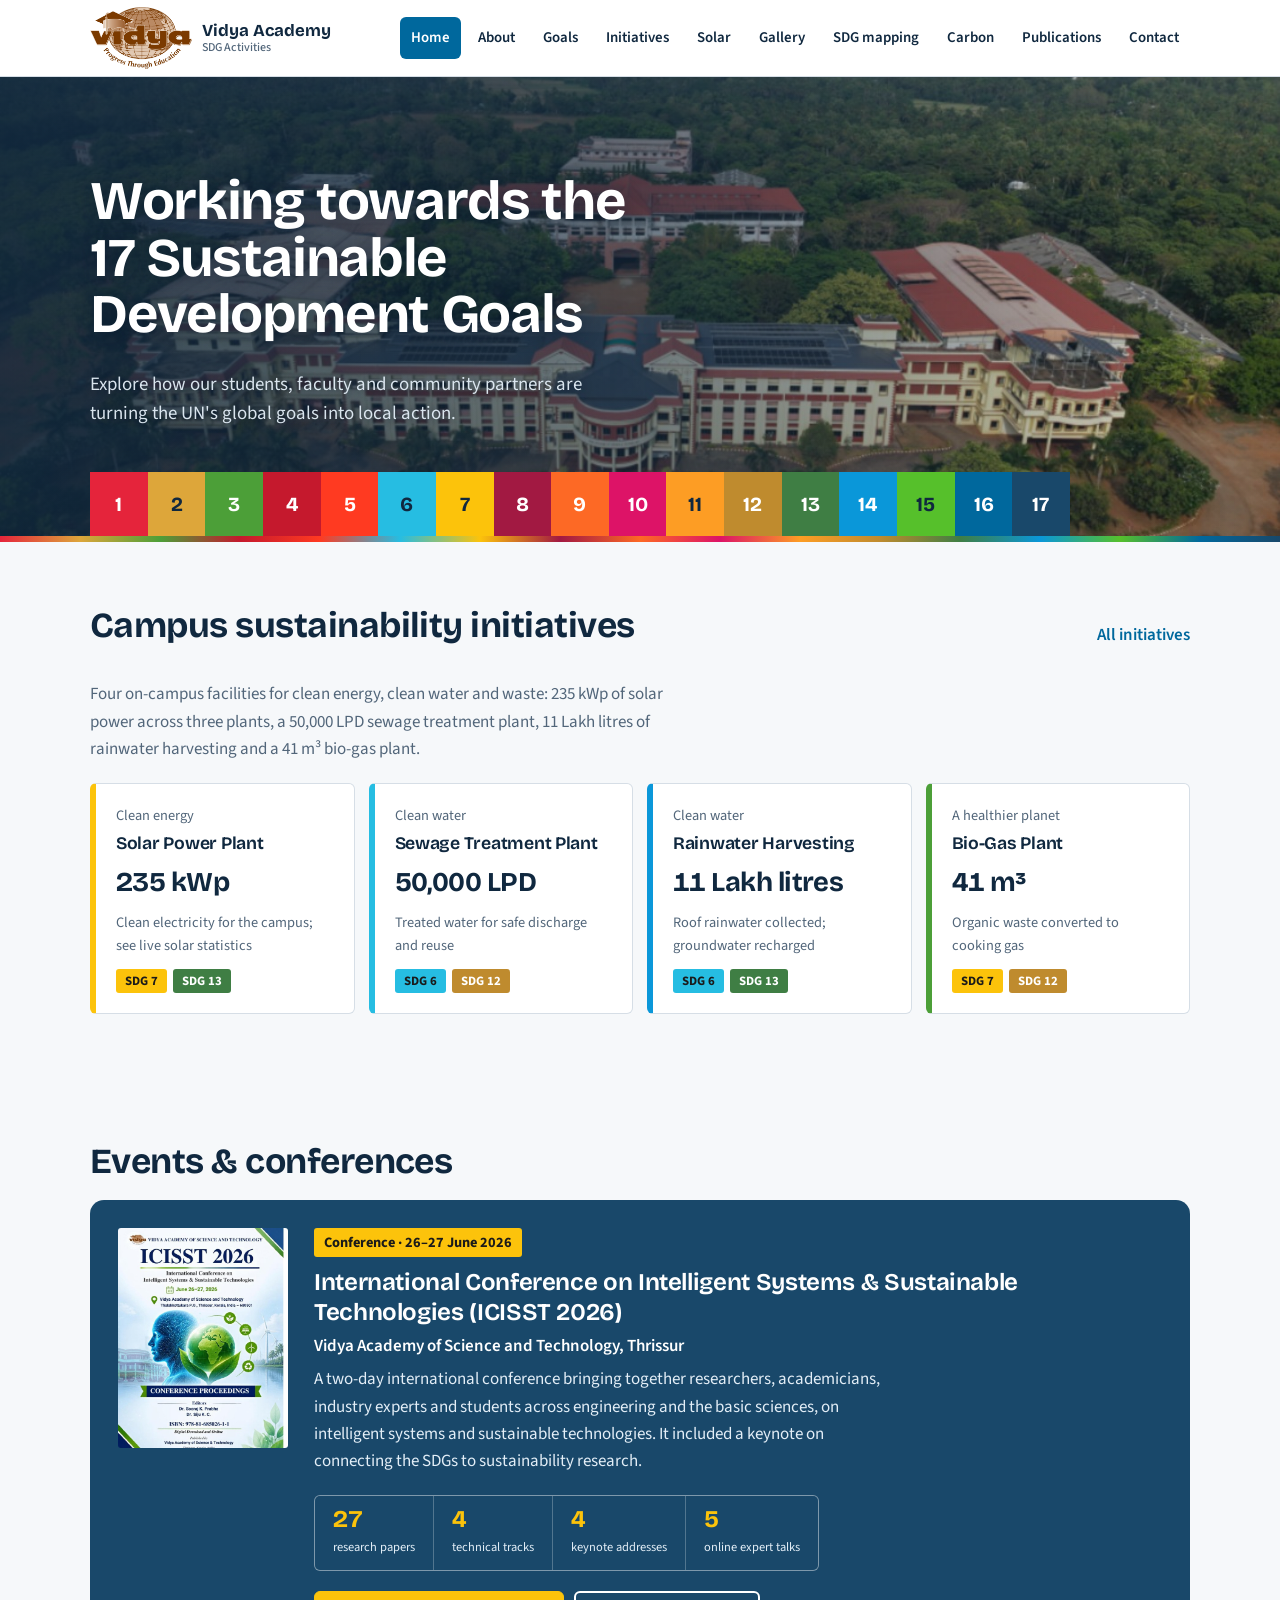
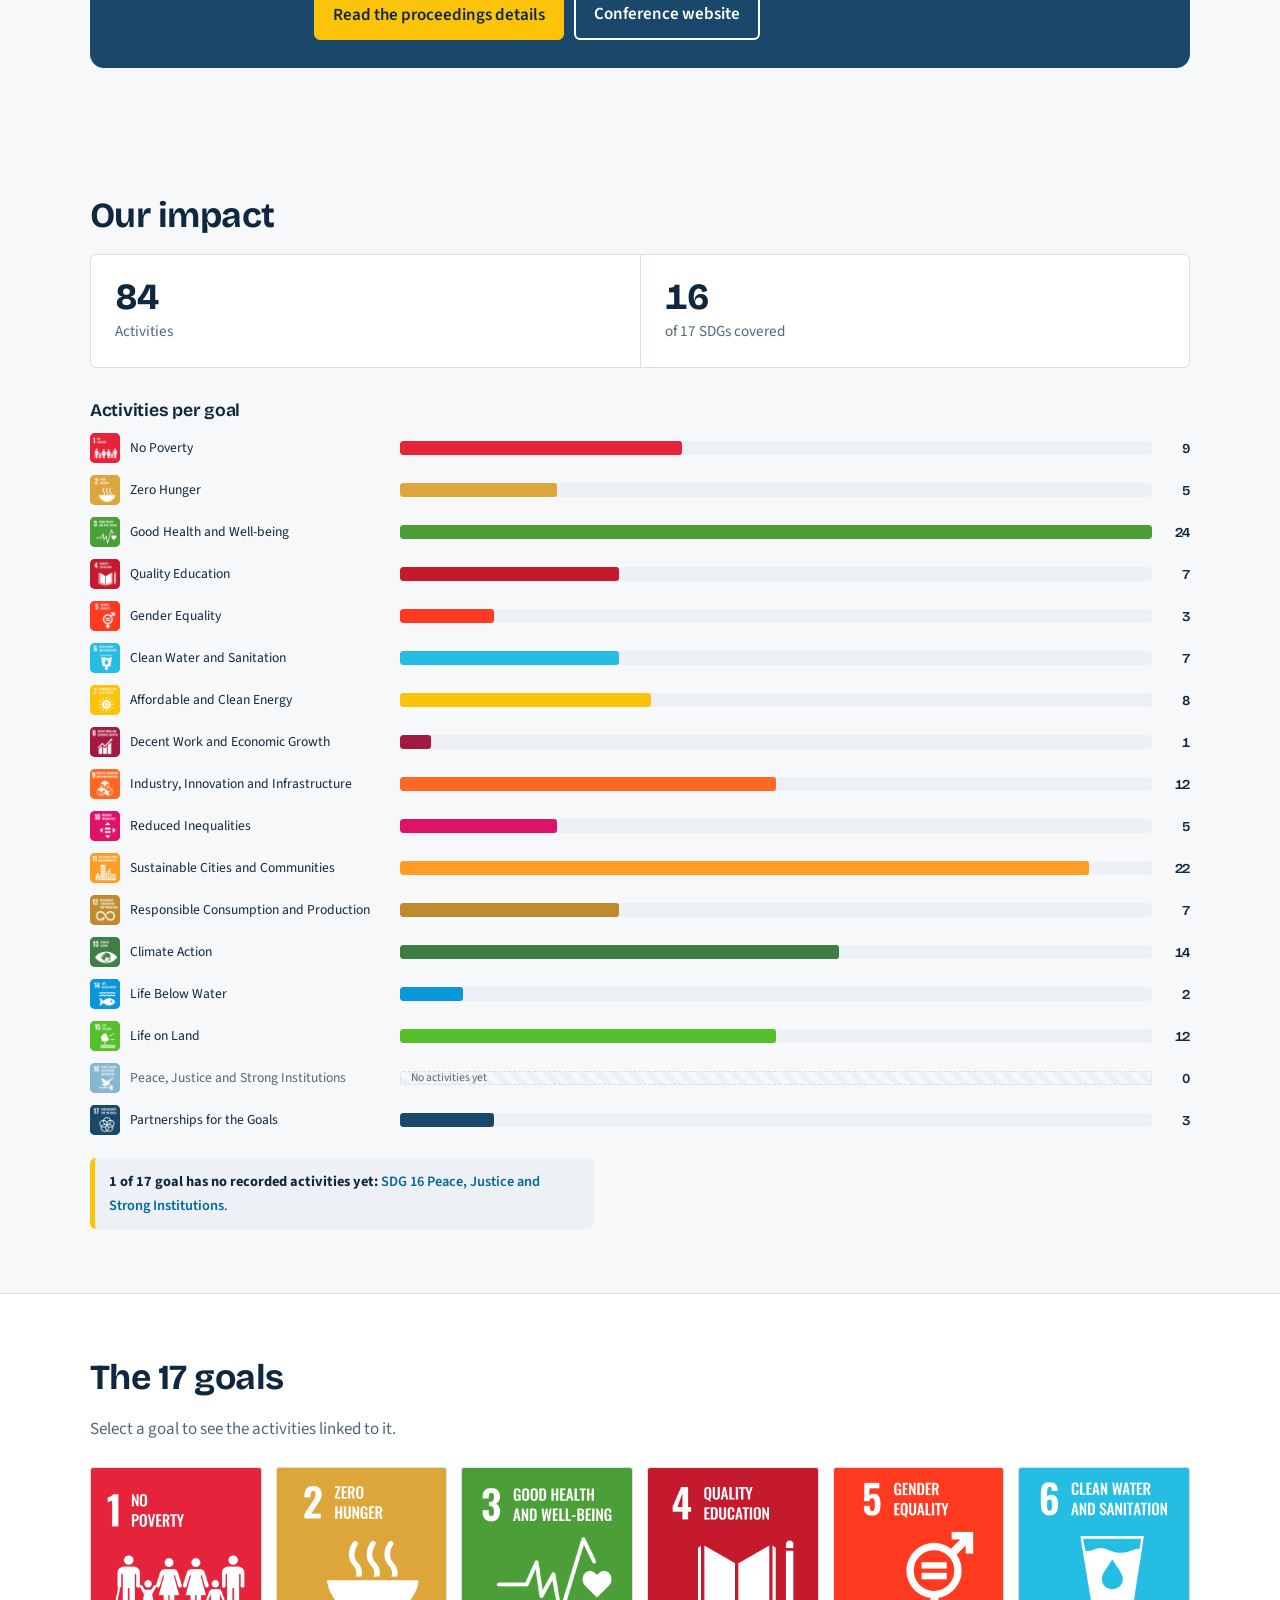
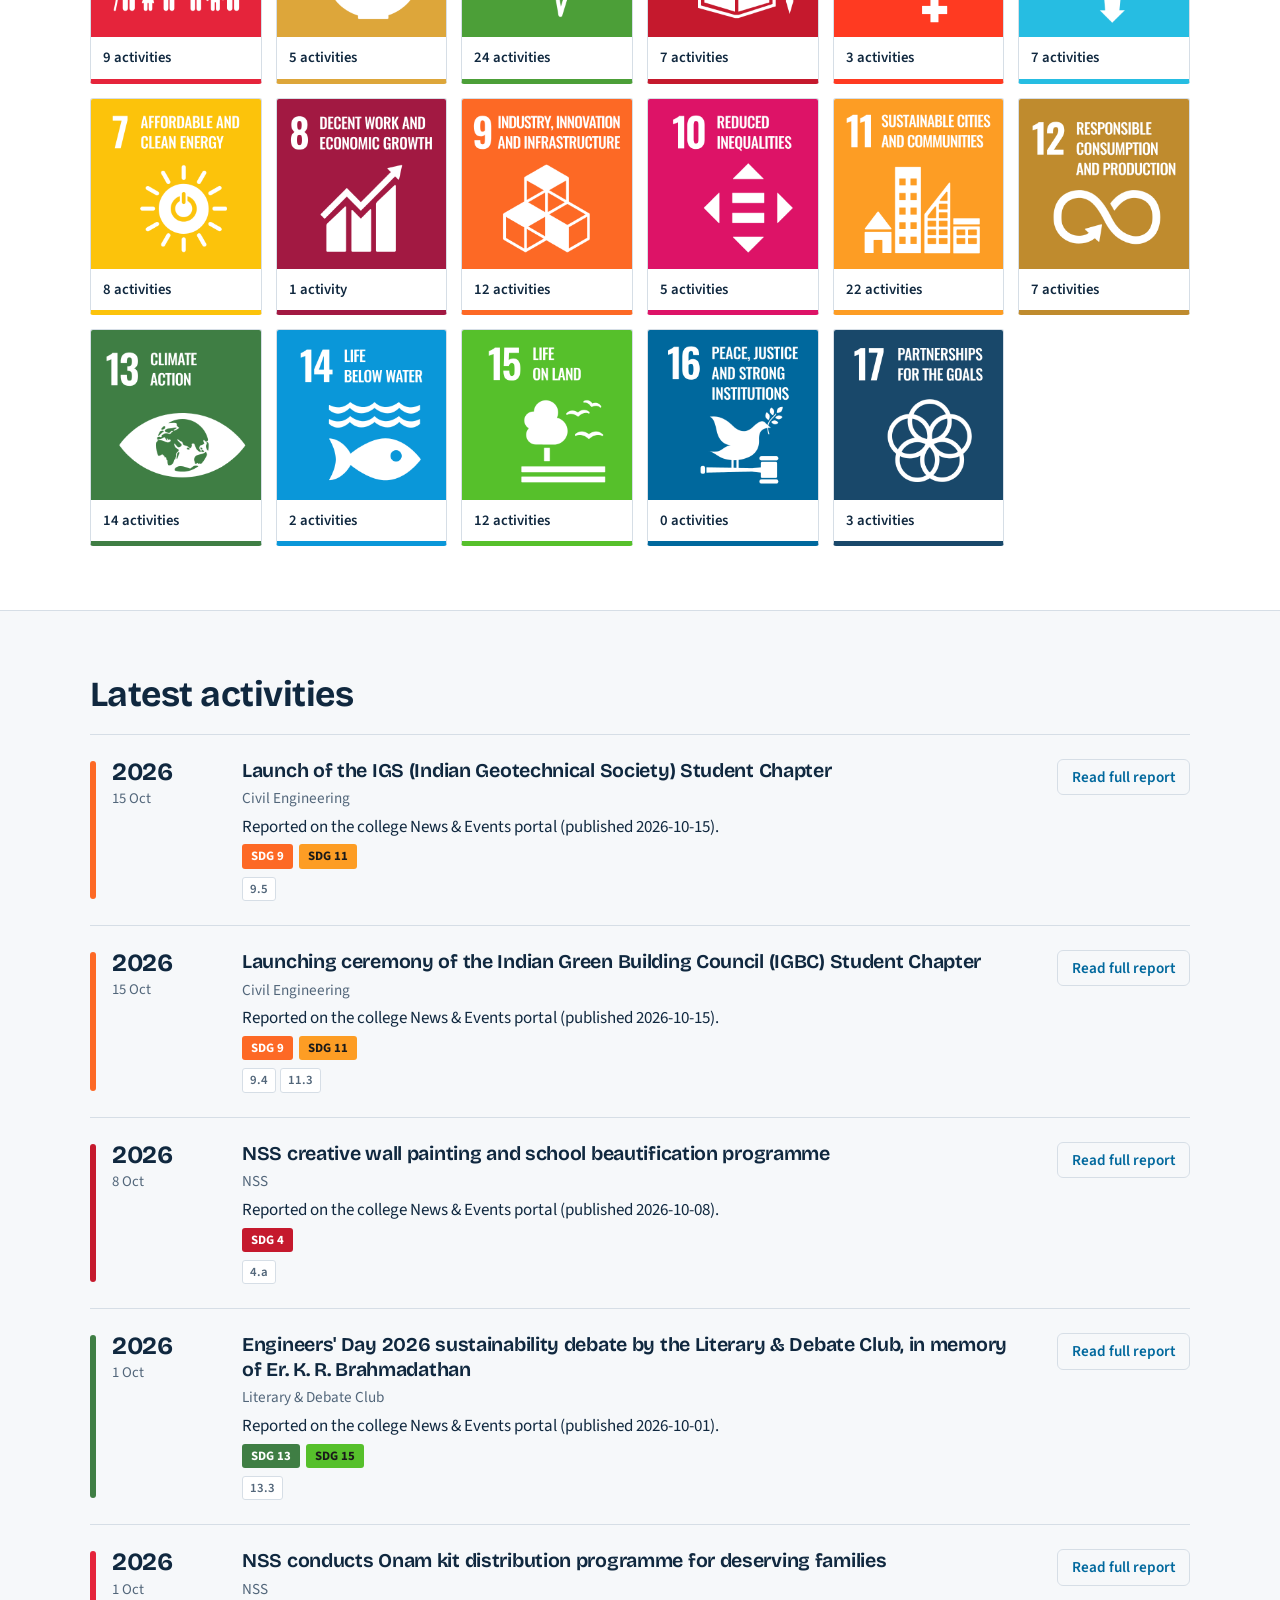
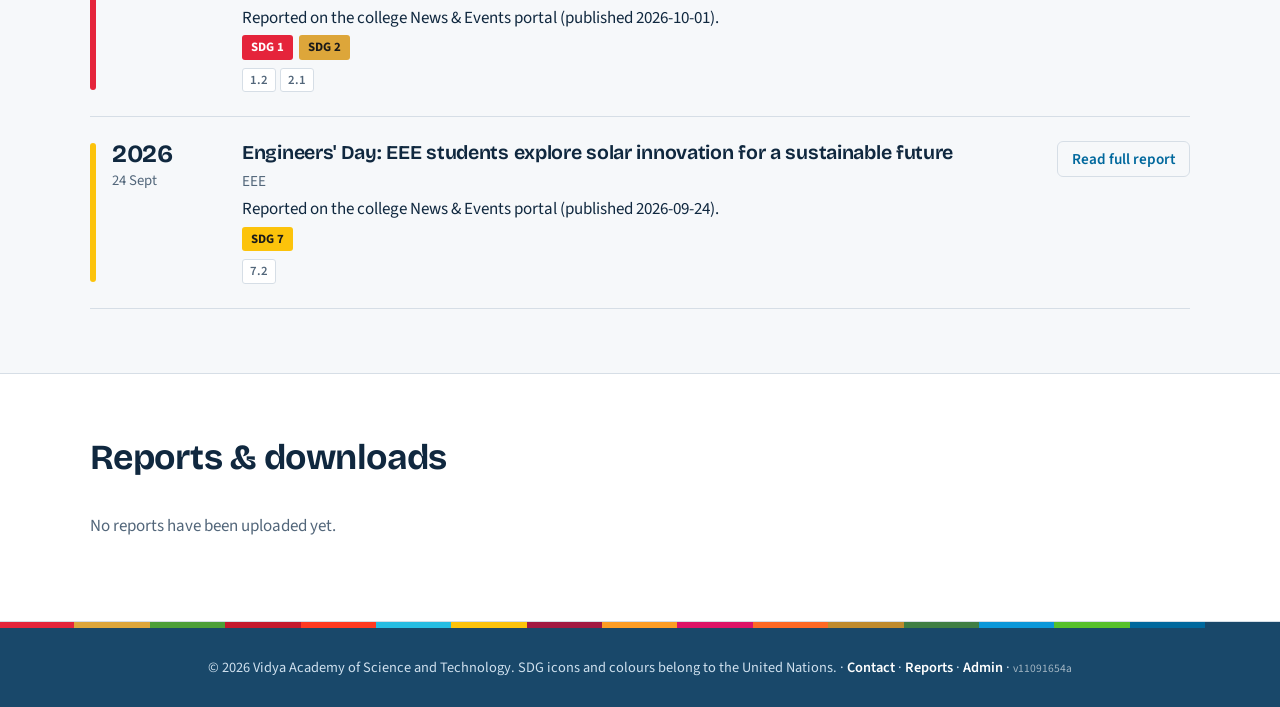
==== commit 513f263d: "Home hero: use the aerial campus photo (second gallery image) as background Co-Authored-By: Claude S" ====
--- a/index.html
+++ b/index.html
@@ -5,8 +5,8 @@
 <meta name="viewport" content="width=device-width, initial-scale=1">
 <title>SDG Activities | Vidya Academy of Science and Technology</title>
 <meta name="description" content="Sustainable Development Goals activities and impact at Vidya Academy of Science and Technology.">
-<link rel="stylesheet" href="style.css?v=11091646t">
-<link rel="stylesheet" href="polish.css?v=11091646t">
+<link rel="stylesheet" href="style.css?v=11091654a">
+<link rel="stylesheet" href="polish.css?v=11091654a">
 </head>
 <body data-page="home">
 
--- a/polish.css
+++ b/polish.css
@@ -65,7 +65,7 @@
 
 /* ---------- heroes ---------- */
 .rainbow{height:6px}
-.hero{padding:96px 0 0;background:linear-gradient(90deg,rgba(16,40,63,.86) 0%,rgba(16,40,63,.58) 52%,rgba(16,40,63,.12) 100%),url(images/campus-front.jpg) center 62%/cover #19486A}
+.hero{padding:96px 0 0;background:linear-gradient(90deg,rgba(16,40,63,.86) 0%,rgba(16,40,63,.58) 52%,rgba(16,40,63,.12) 100%),url(images/campus-aerial.jpg) center 55%/cover #19486A}
 .hero .container{padding-bottom:0}
 .hero h1{color:#fff;max-width:16ch;text-shadow:0 2px 18px rgba(0,20,40,.45)}
 .hero .lead{color:#E3EEF7;text-shadow:0 1px 10px rgba(0,20,40,.5)}
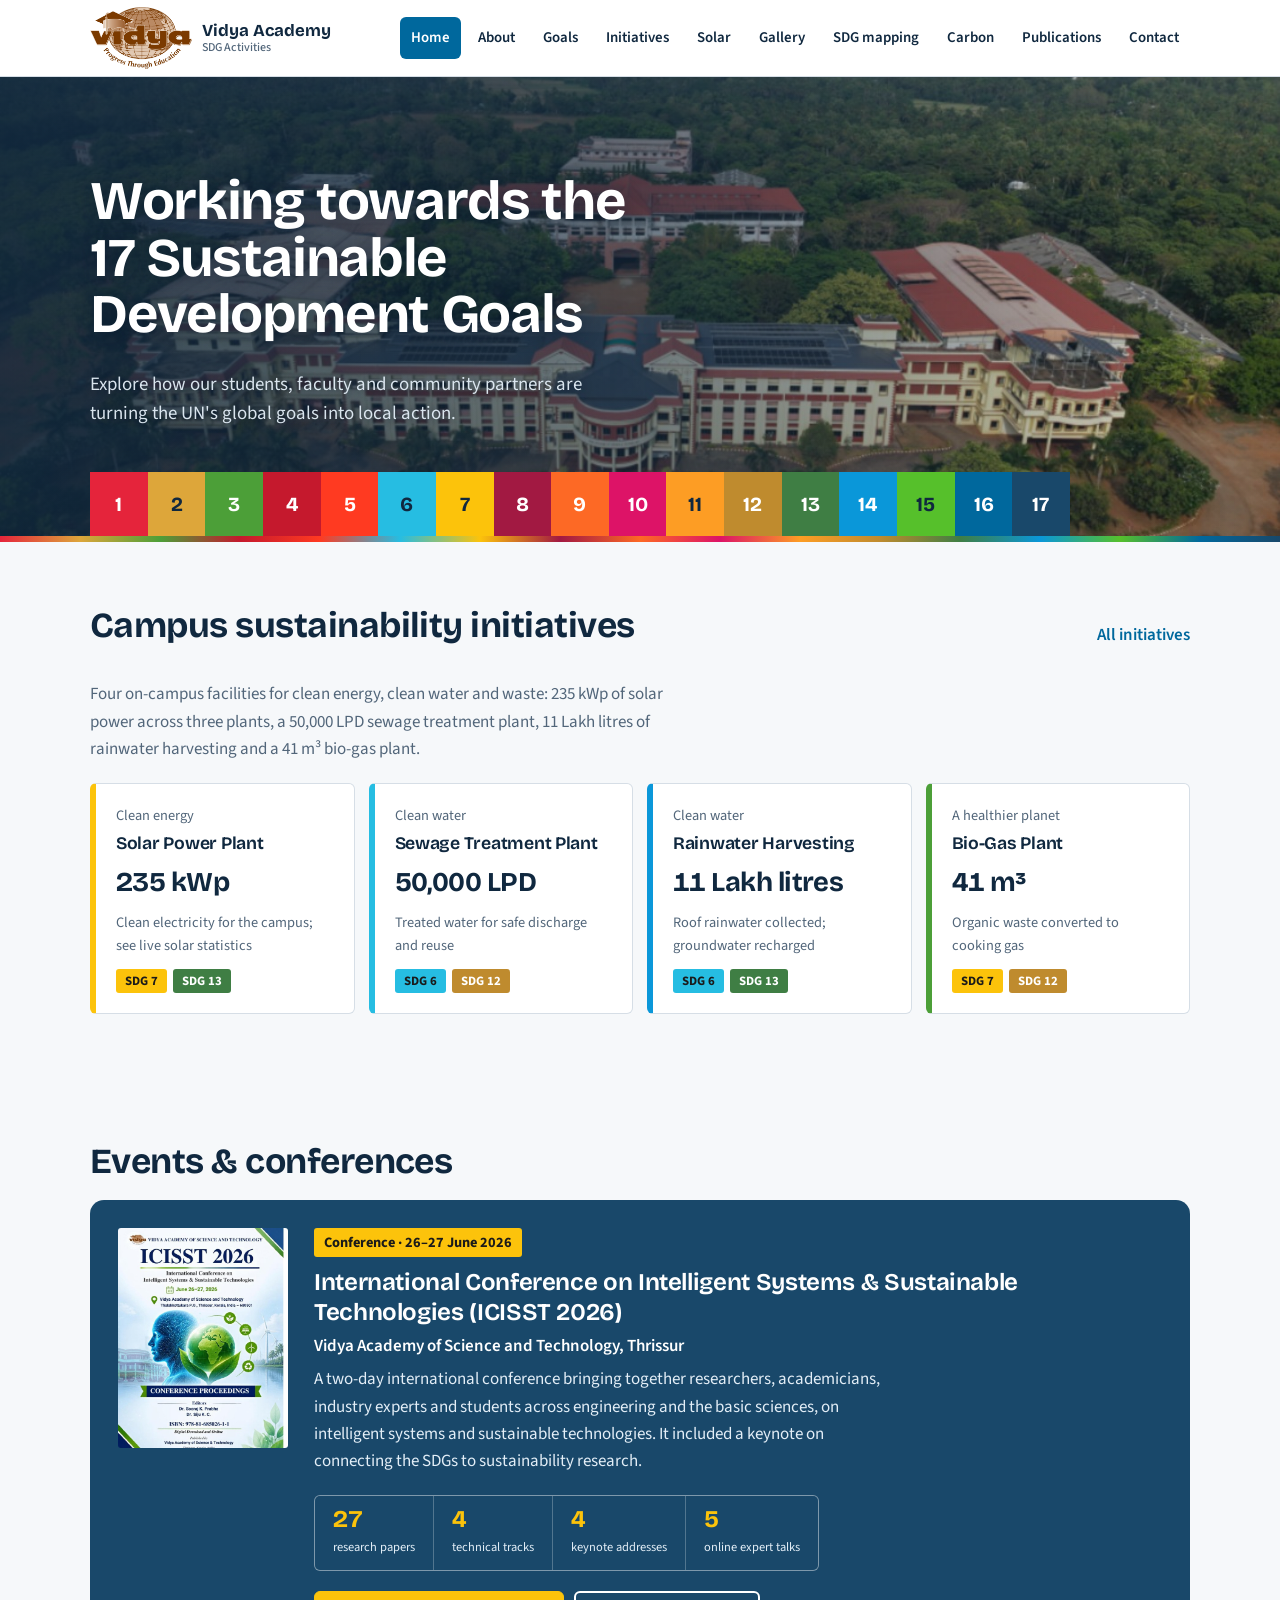
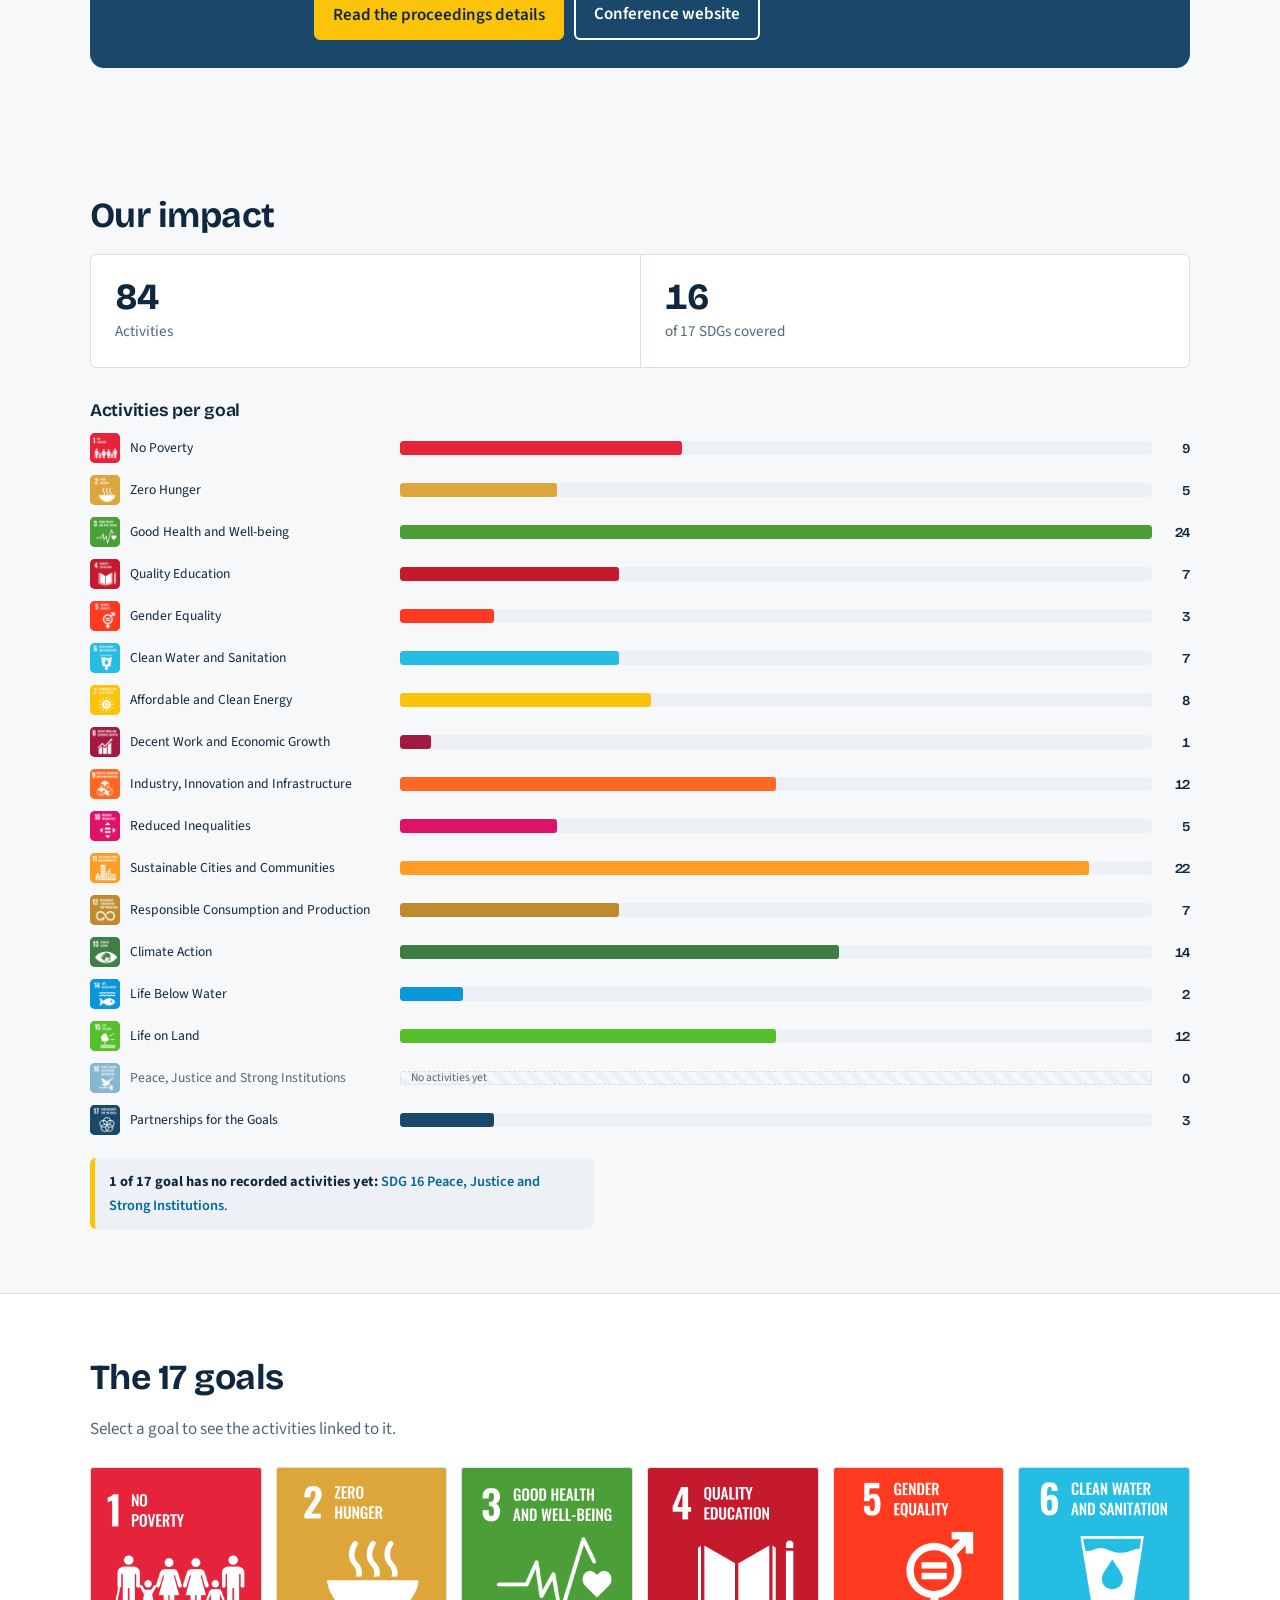
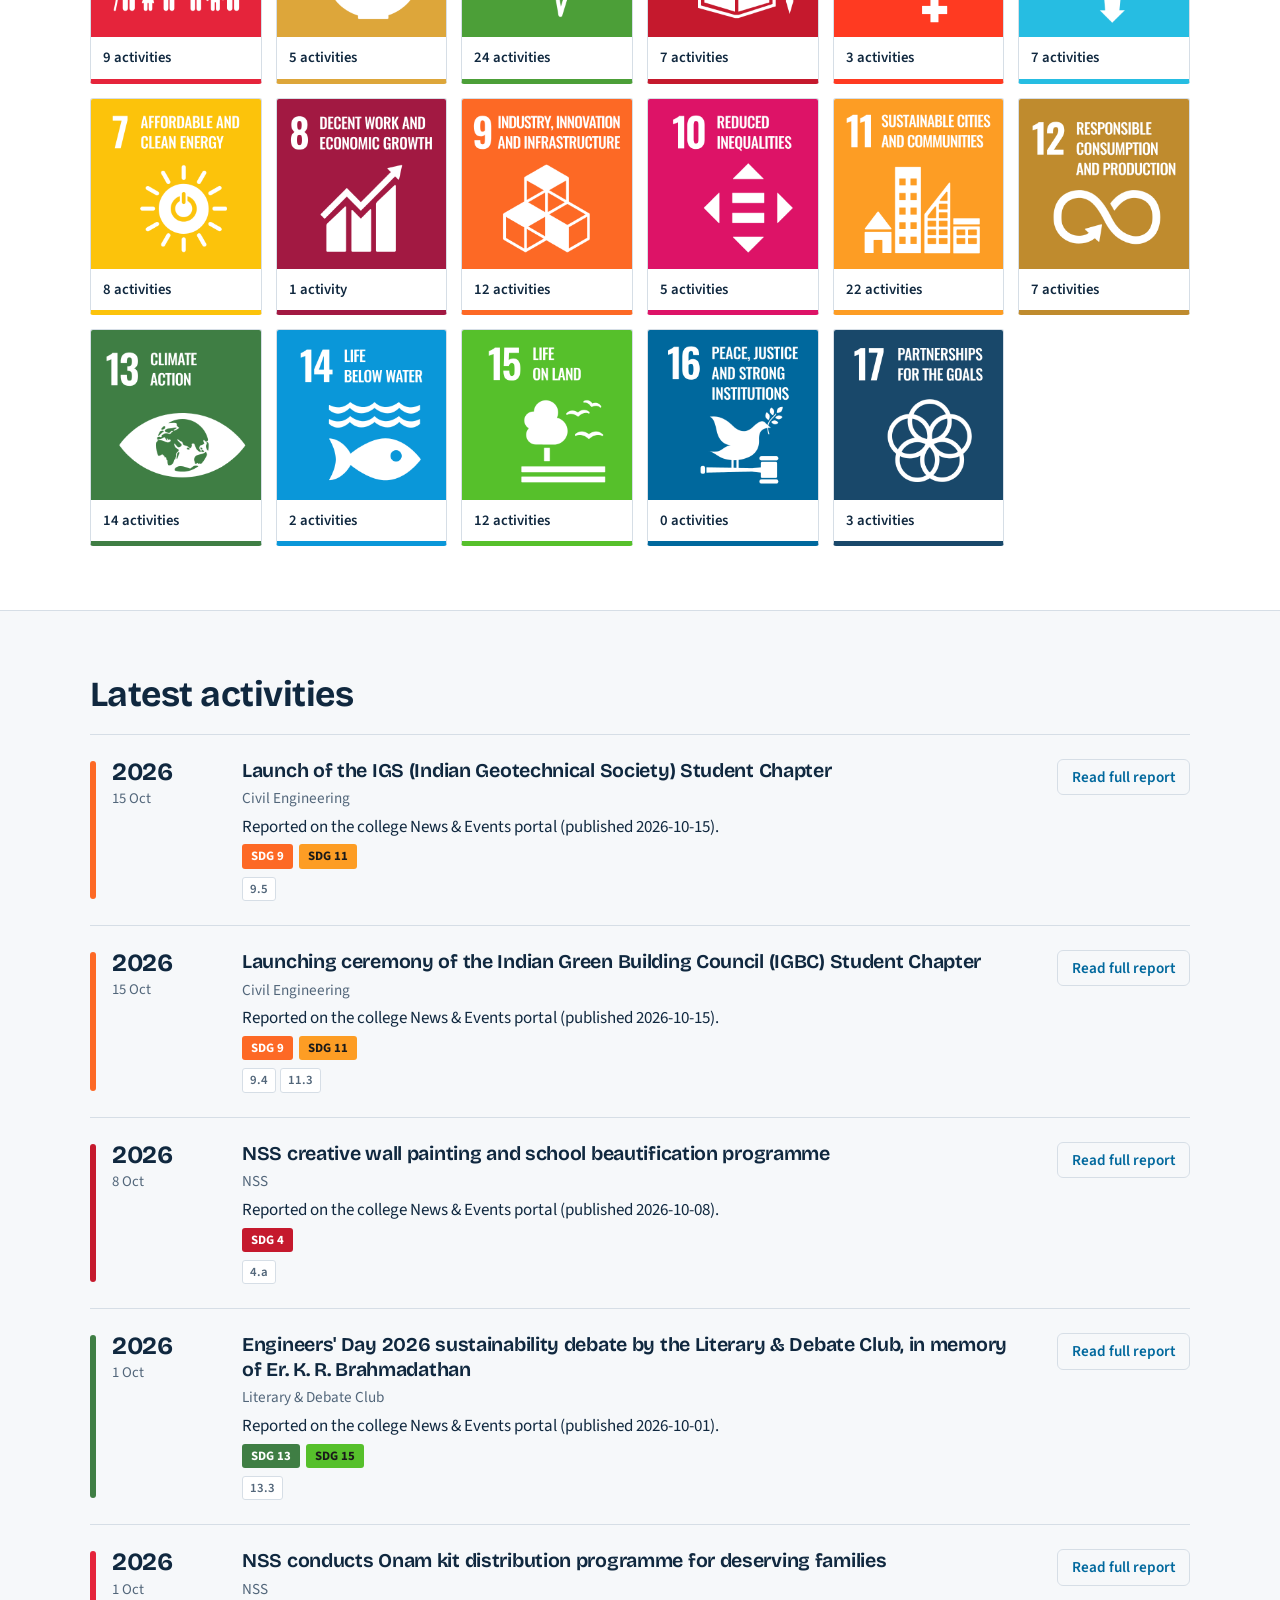
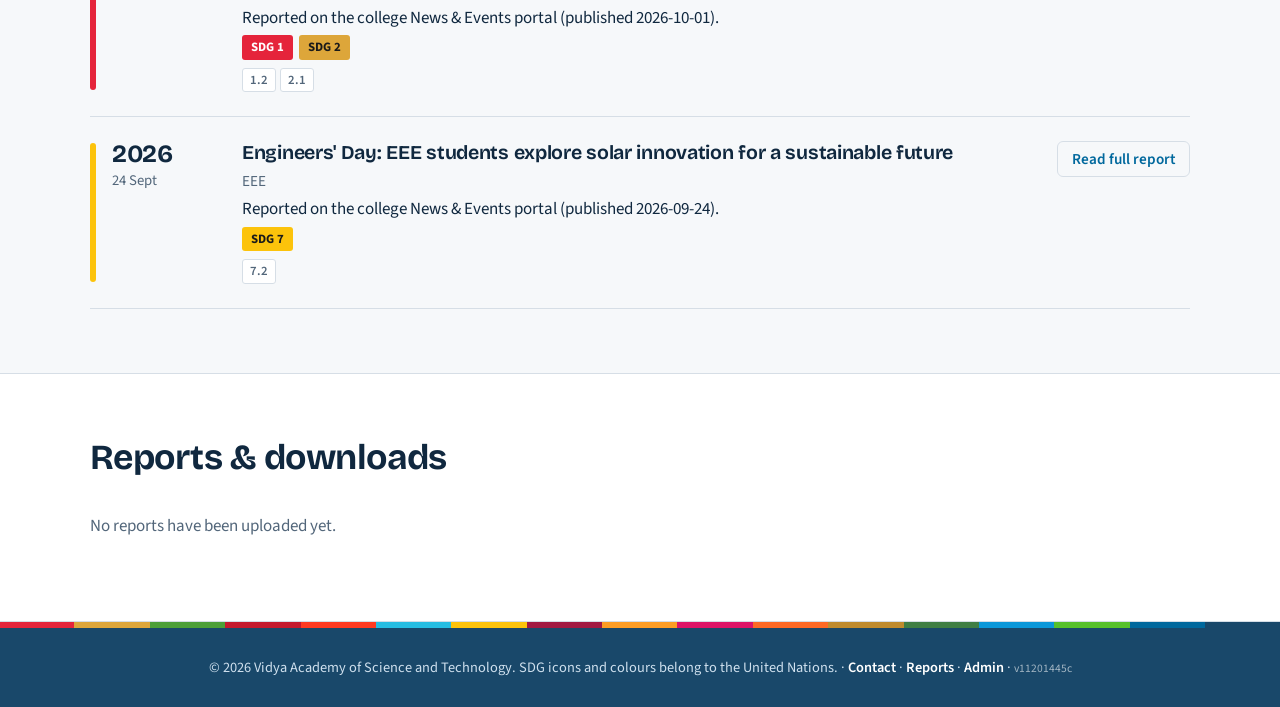
==== commit 0fffb723: "Solar page: carbon emissions avoided by solar over the last 24 months, with per-plant split and mont" ====
--- a/index.html
+++ b/index.html
@@ -5,8 +5,8 @@
 <meta name="viewport" content="width=device-width, initial-scale=1">
 <title>SDG Activities | Vidya Academy of Science and Technology</title>
 <meta name="description" content="Sustainable Development Goals activities and impact at Vidya Academy of Science and Technology.">
-<link rel="stylesheet" href="style.css?v=11091654a">
-<link rel="stylesheet" href="polish.css?v=11091654a">
+<link rel="stylesheet" href="style.css?v=11201445c">
+<link rel="stylesheet" href="polish.css?v=11201445c">
 </head>
 <body data-page="home">
 
--- a/polish.css
+++ b/polish.css
@@ -251,3 +251,17 @@
 @media (max-width:600px){.target-list li{grid-template-columns:56px minmax(0,1fr)}.tgt-count{grid-column:2}}
 .section .target-list li{max-width:none}
 #goal-targets{margin-top:44px}
+
+/* ---------- carbon avoided by solar (24 months) ---------- */
+.avoided{margin-top:44px}
+.avoid-grid{display:grid;grid-template-columns:minmax(0,1.2fr) minmax(0,1fr);gap:16px;margin-bottom:16px}
+.avoid-main{display:flex;flex-direction:column;gap:4px;padding:24px 26px;background:var(--card);border:1px solid var(--rule);border-left:6px solid #3F7E44;border-radius:var(--r2)}
+.avoid-main span{color:var(--muted)}
+.avoid-main b{font-family:var(--display);font-size:clamp(2.2rem,6vw,3.4rem);line-height:1.05;letter-spacing:-.02em;font-variant-numeric:tabular-nums}
+.avoid-main small{color:var(--muted);max-width:52ch}
+.avoid-plants{list-style:none;margin:0;padding:0;border:1px solid var(--rule);border-radius:var(--r2);background:var(--card);align-self:stretch;display:flex;flex-direction:column;justify-content:center}
+.avoid-plants li{display:flex;justify-content:space-between;align-items:baseline;gap:12px;padding:14px 18px;border-bottom:1px solid var(--rule);border-left:6px solid var(--c)}
+.avoid-plants li:last-child{border-bottom:0}
+.avoid-plants small{color:var(--muted)}
+.avoid-plants b{font-family:var(--display);font-variant-numeric:tabular-nums}
+@media (max-width:760px){.avoid-grid{grid-template-columns:1fr}}
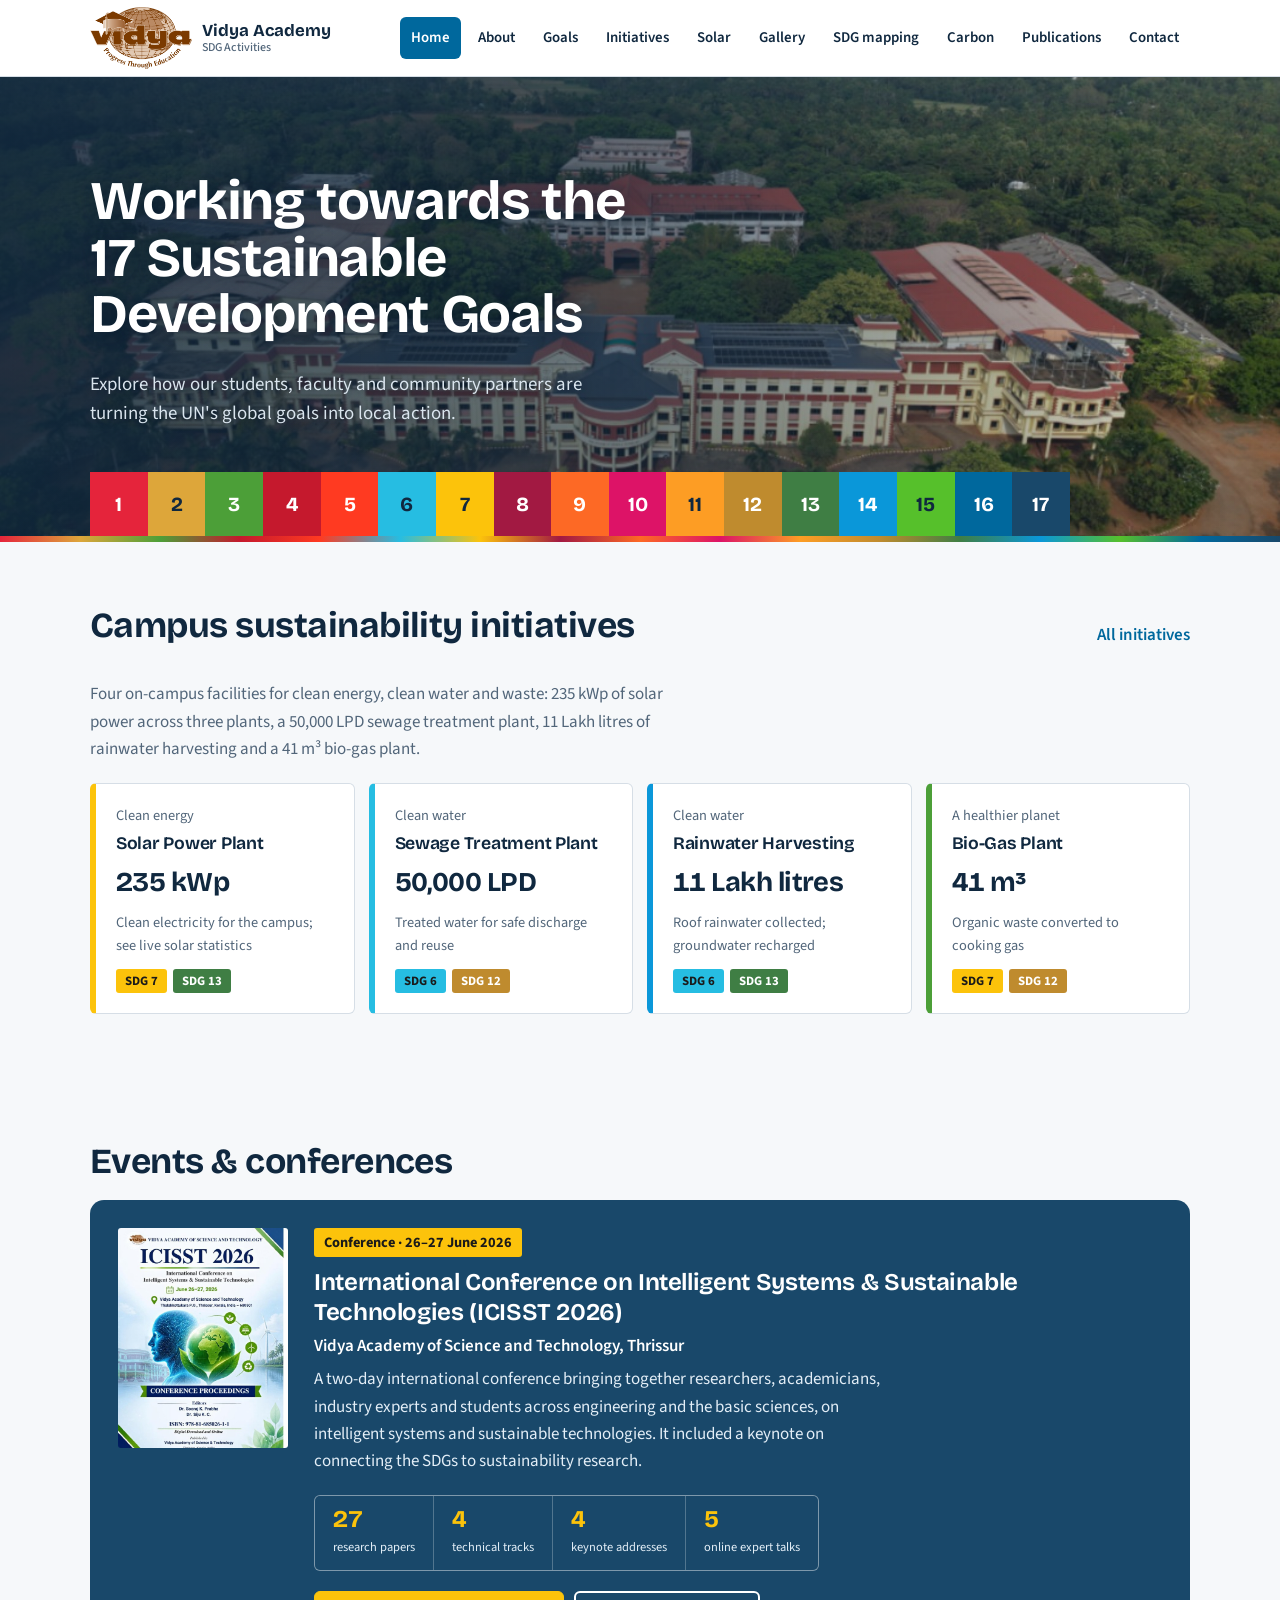
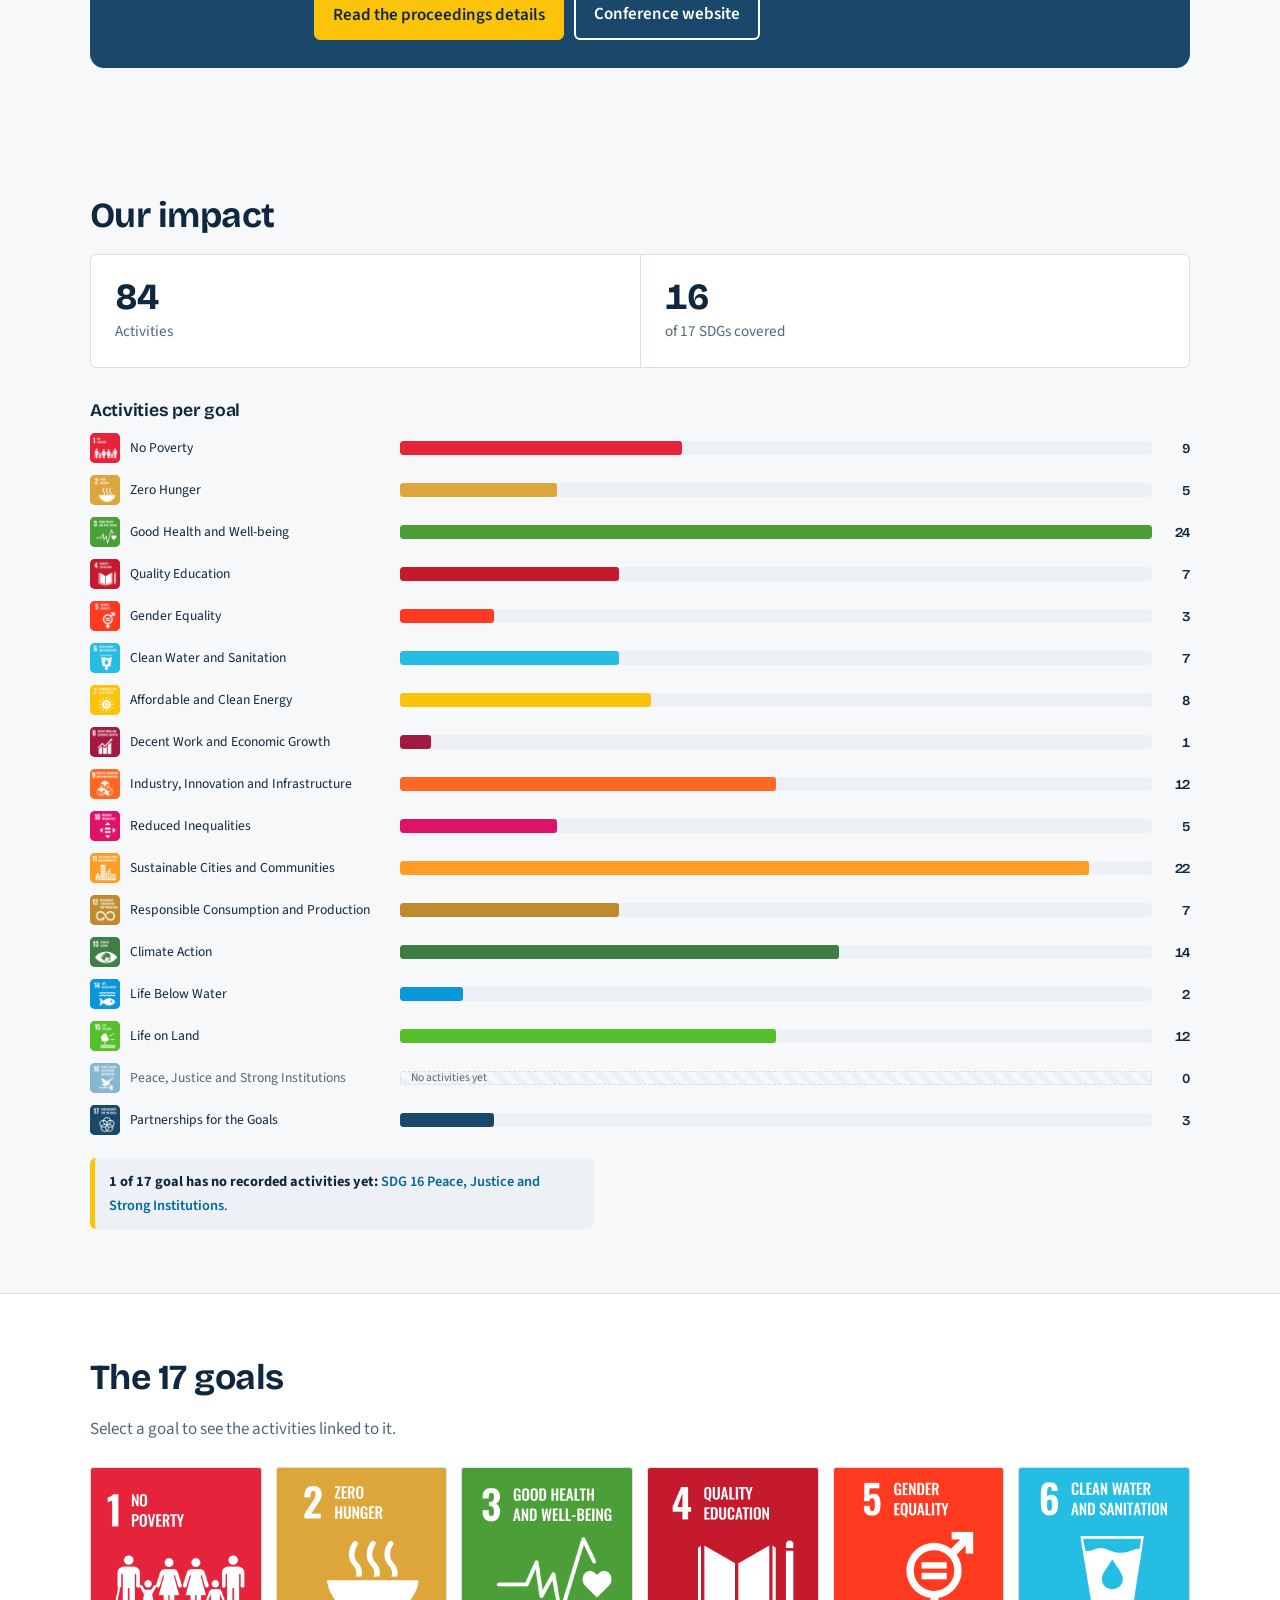
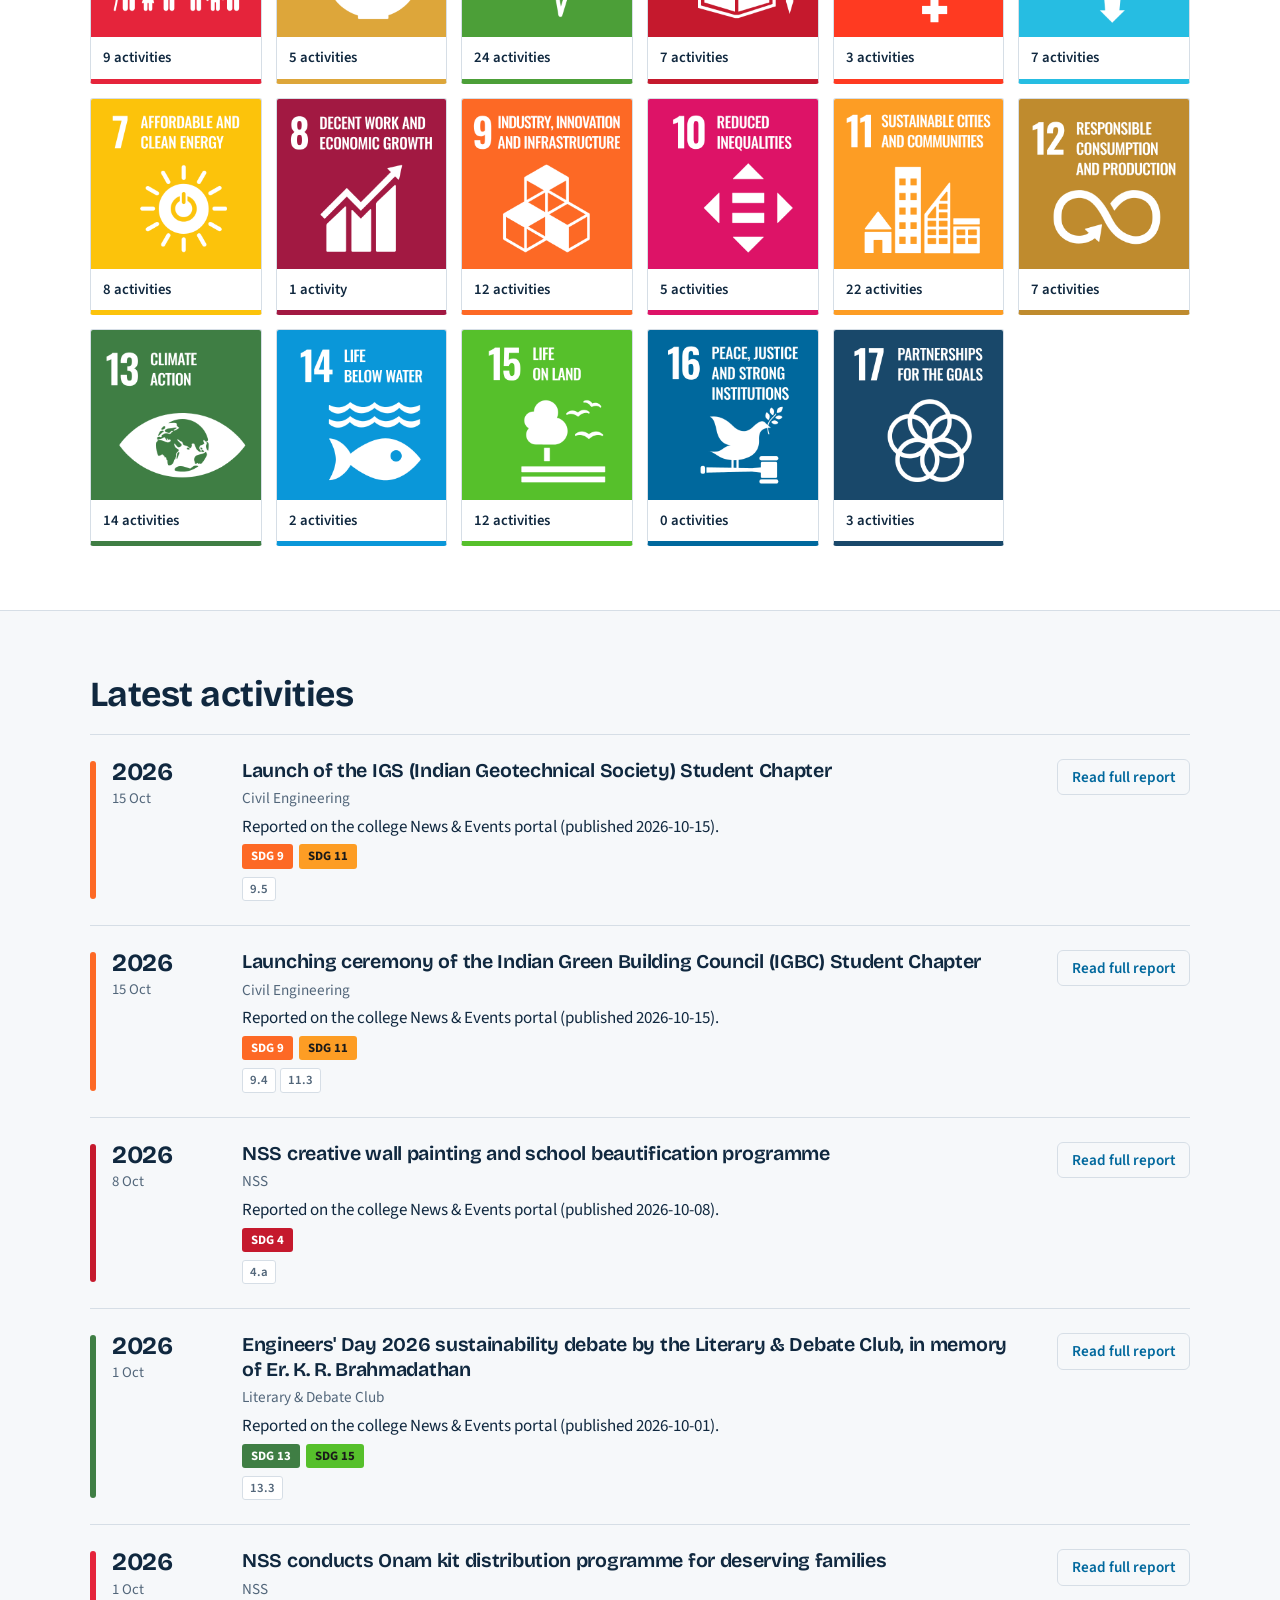
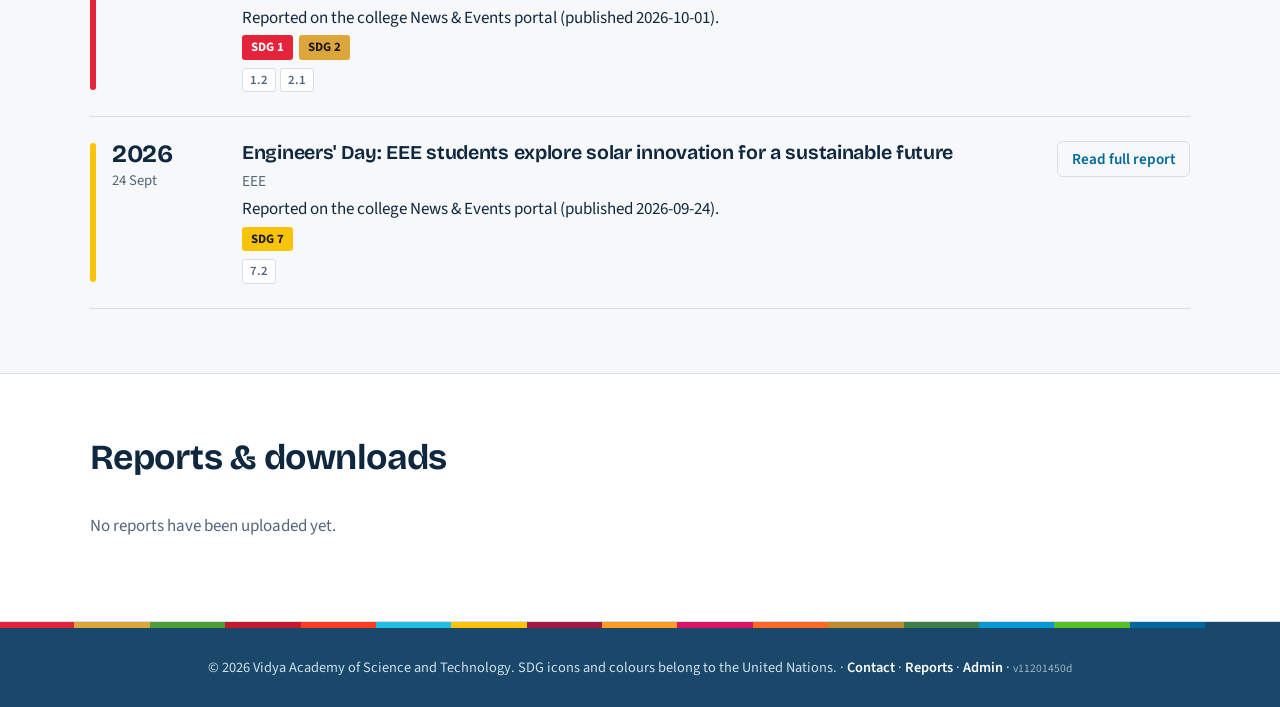
==== commit 344564a4: "Solar page: move the 24-month avoided carbon figure from Overview to the Impact tab Co-Authored-By: " ====
--- a/index.html
+++ b/index.html
@@ -5,8 +5,8 @@
 <meta name="viewport" content="width=device-width, initial-scale=1">
 <title>SDG Activities | Vidya Academy of Science and Technology</title>
 <meta name="description" content="Sustainable Development Goals activities and impact at Vidya Academy of Science and Technology.">
-<link rel="stylesheet" href="style.css?v=11201445c">
-<link rel="stylesheet" href="polish.css?v=11201445c">
+<link rel="stylesheet" href="style.css?v=11201450d">
+<link rel="stylesheet" href="polish.css?v=11201450d">
 </head>
 <body data-page="home">
 
